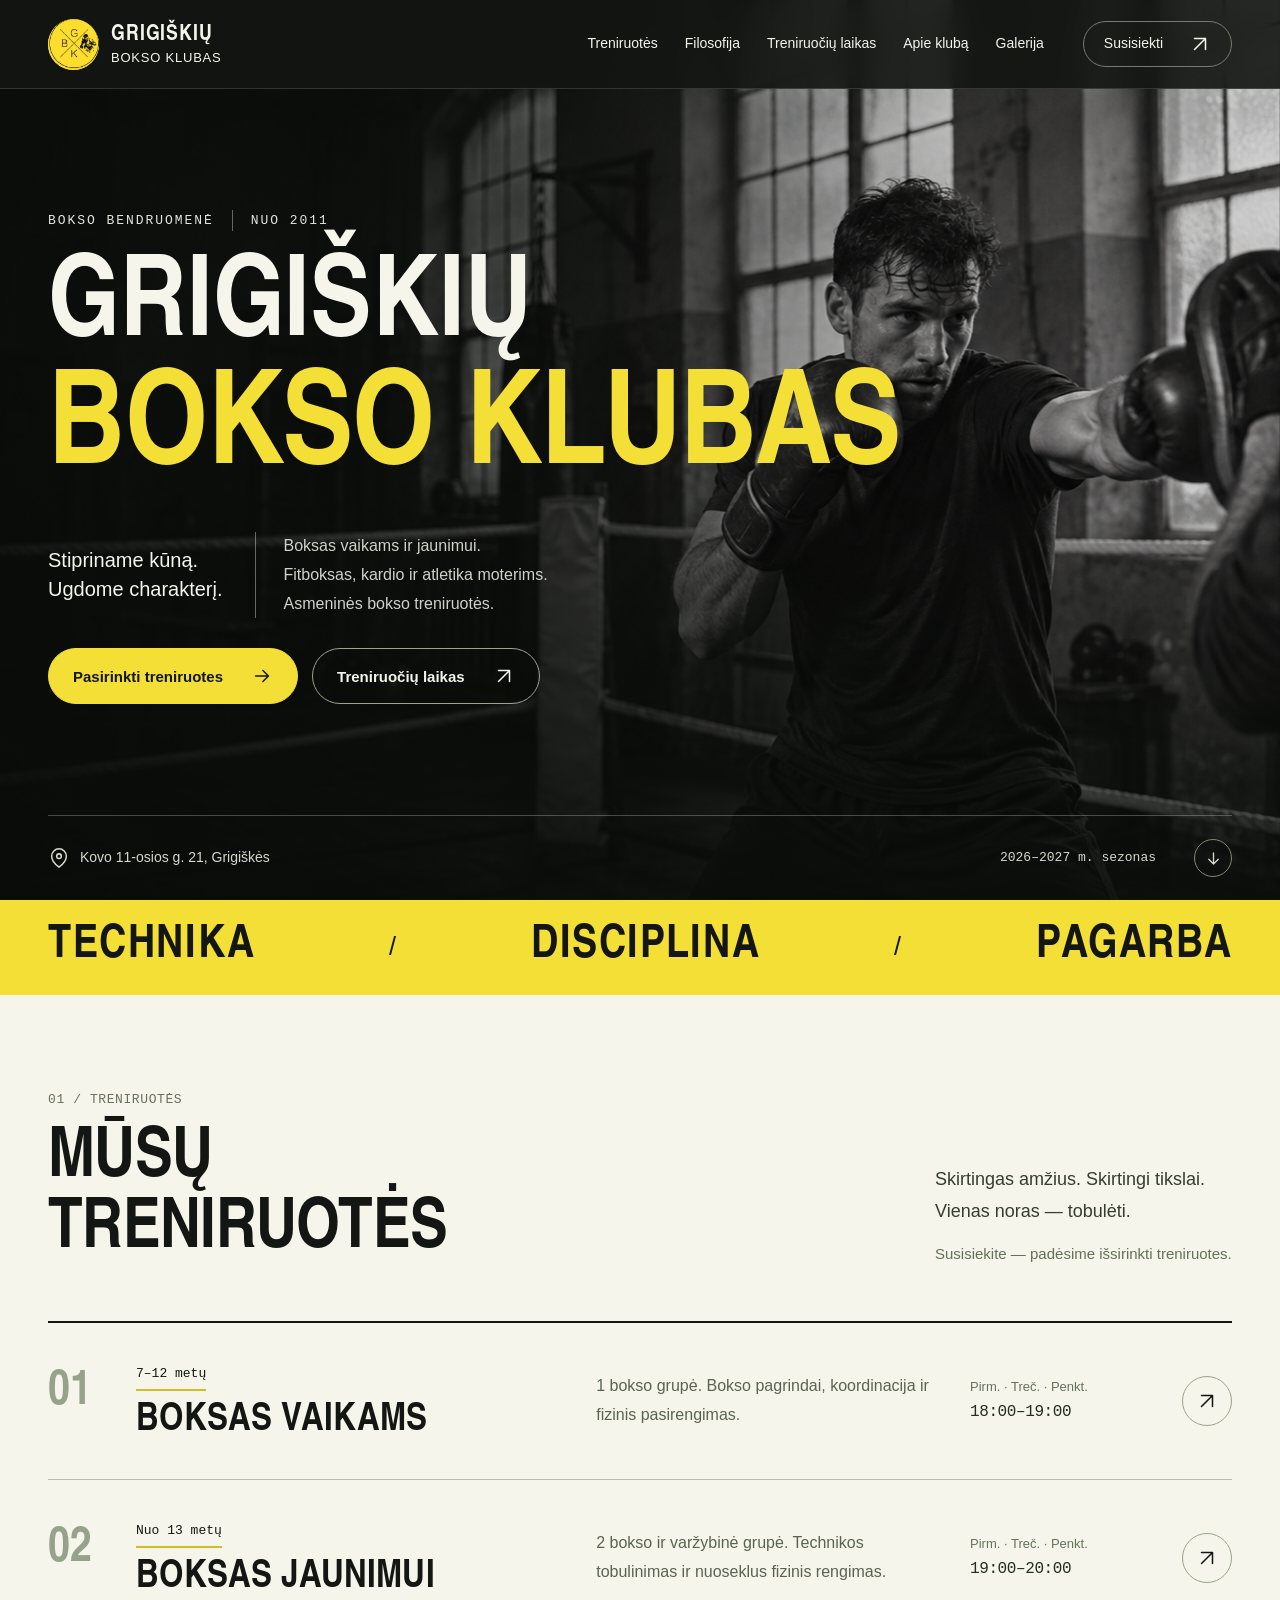
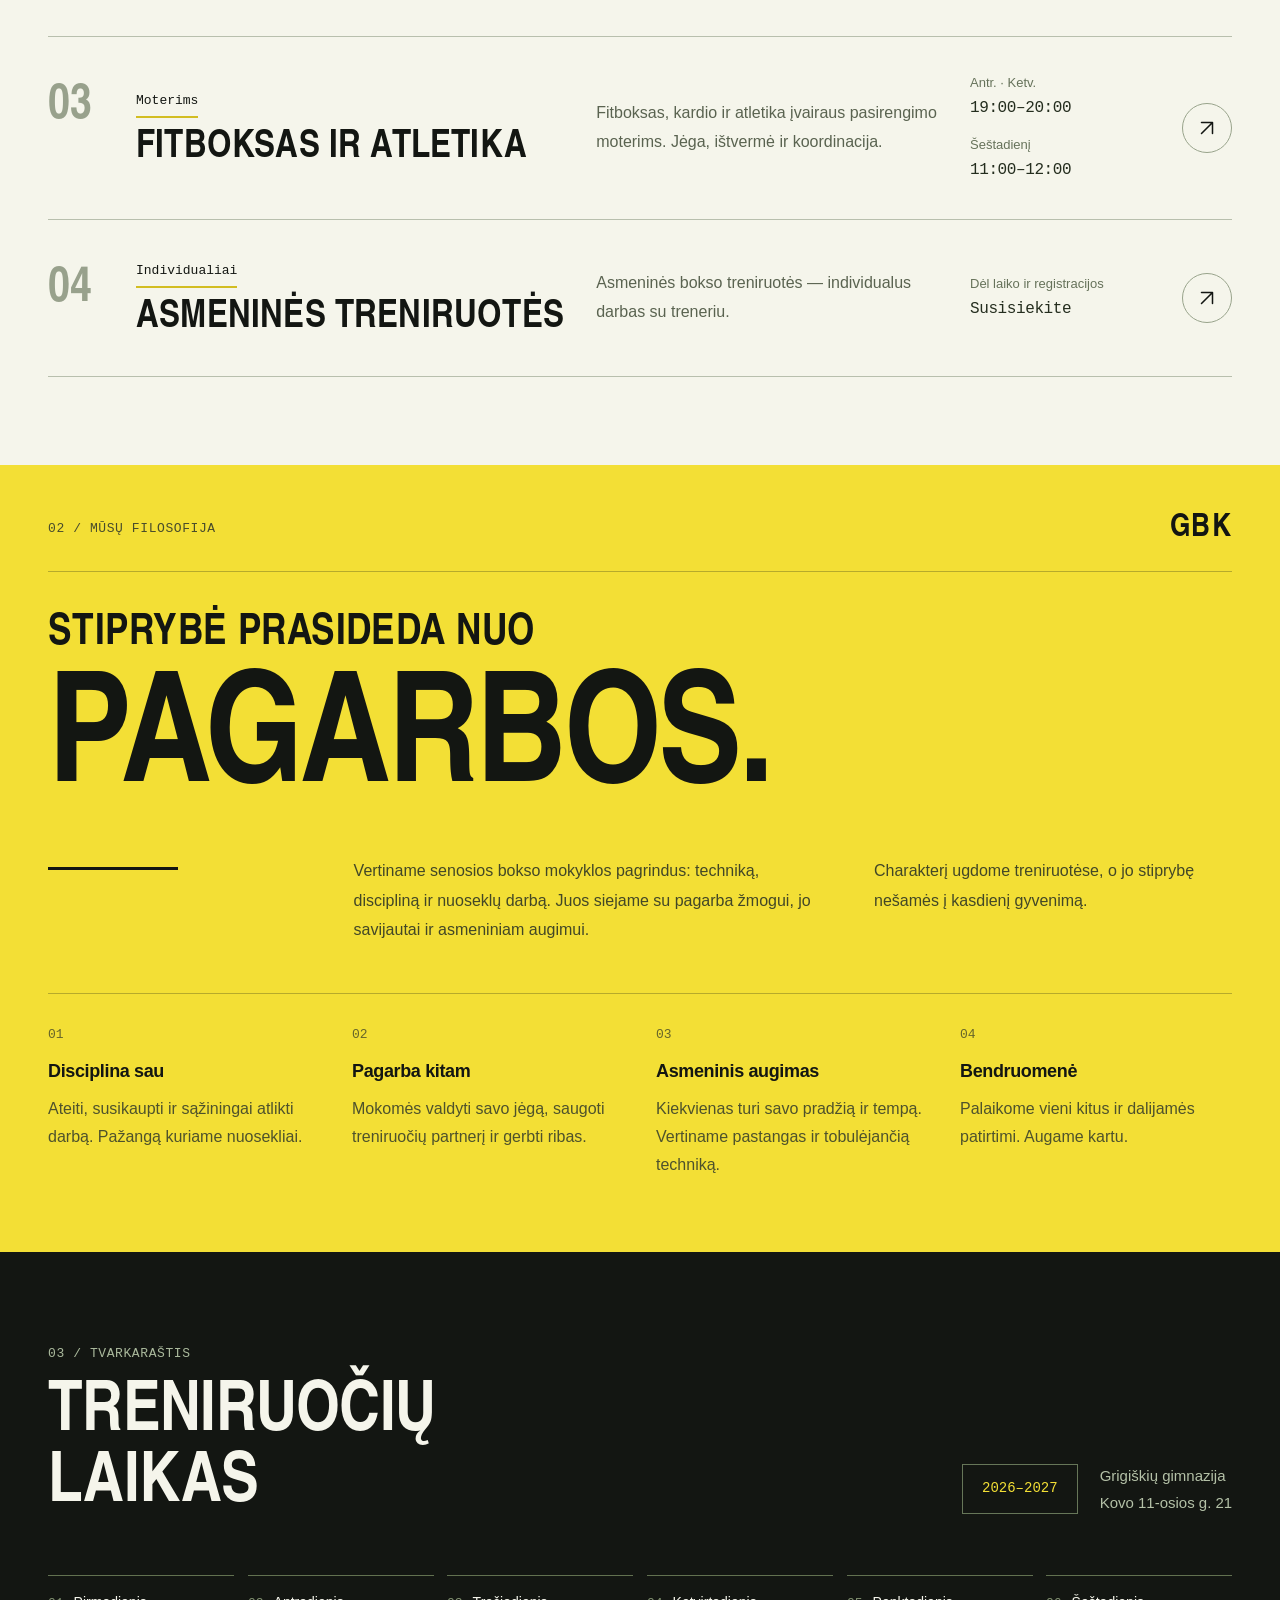
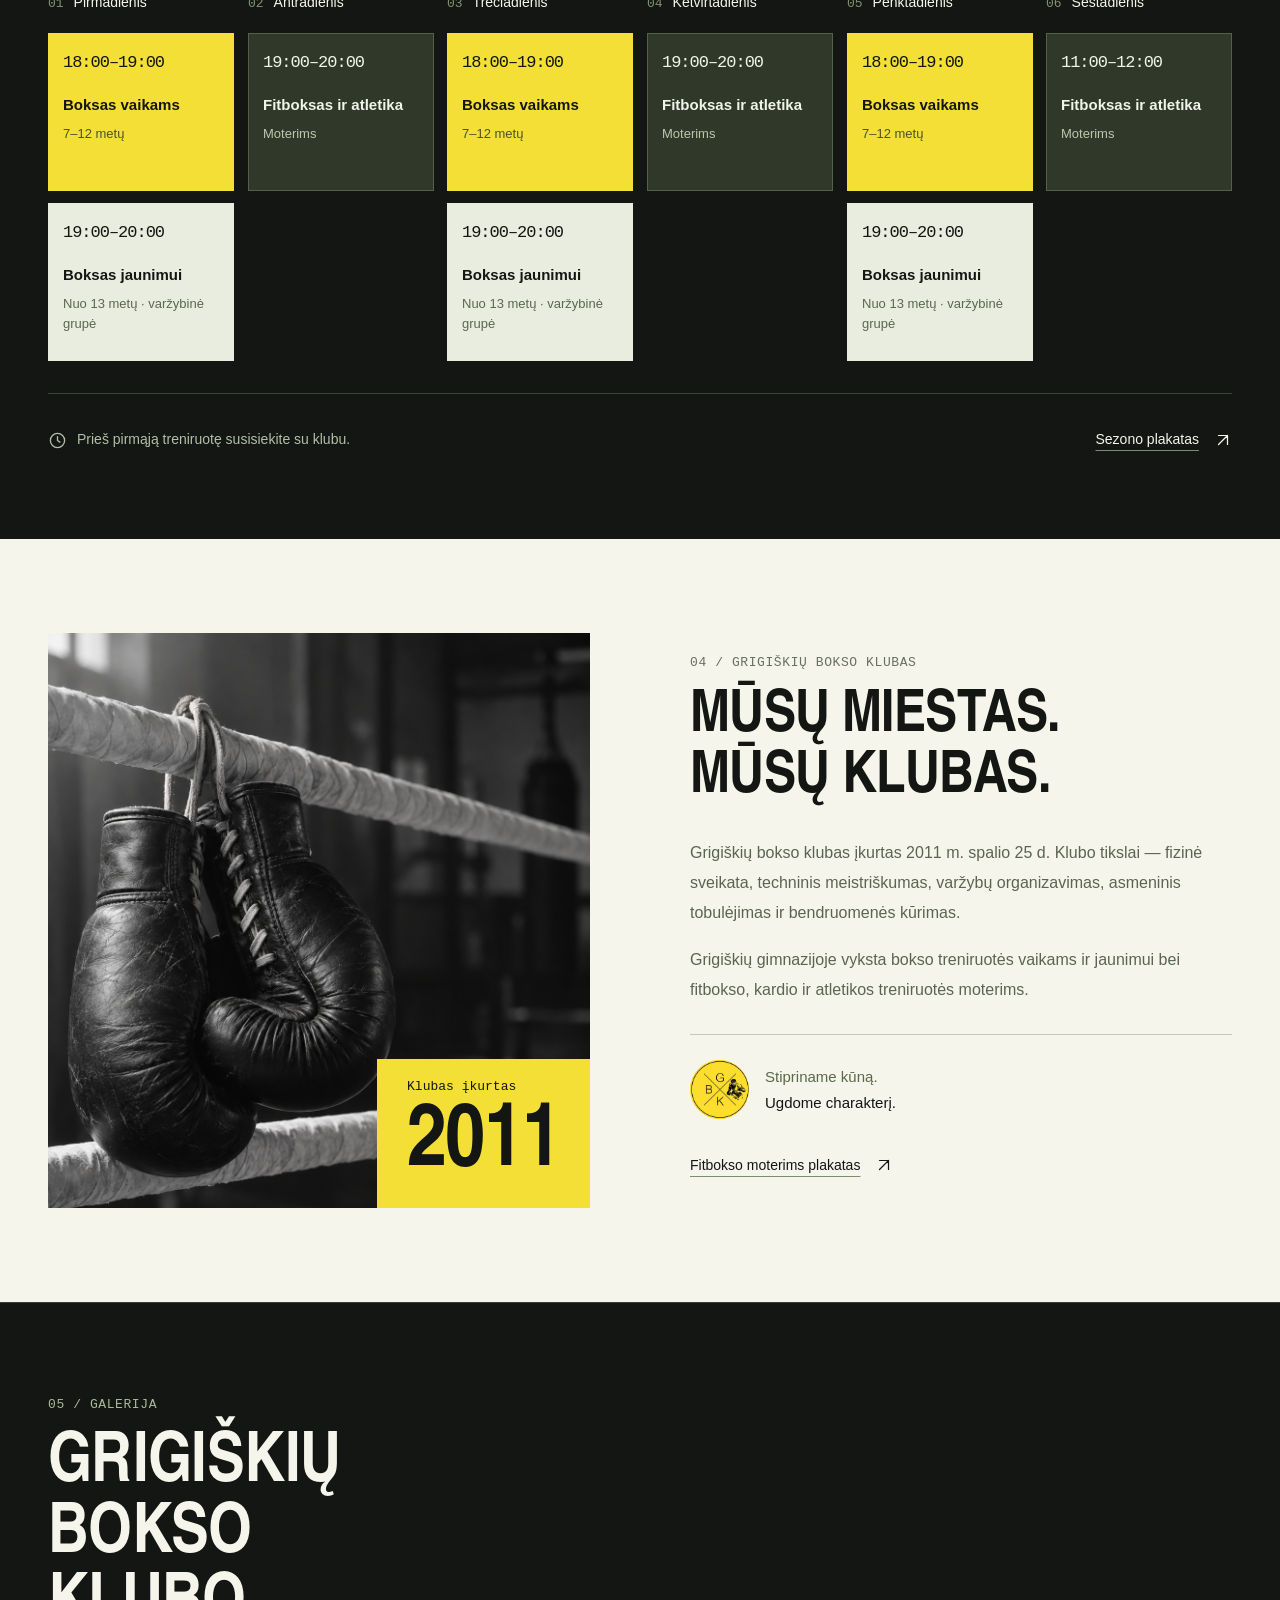
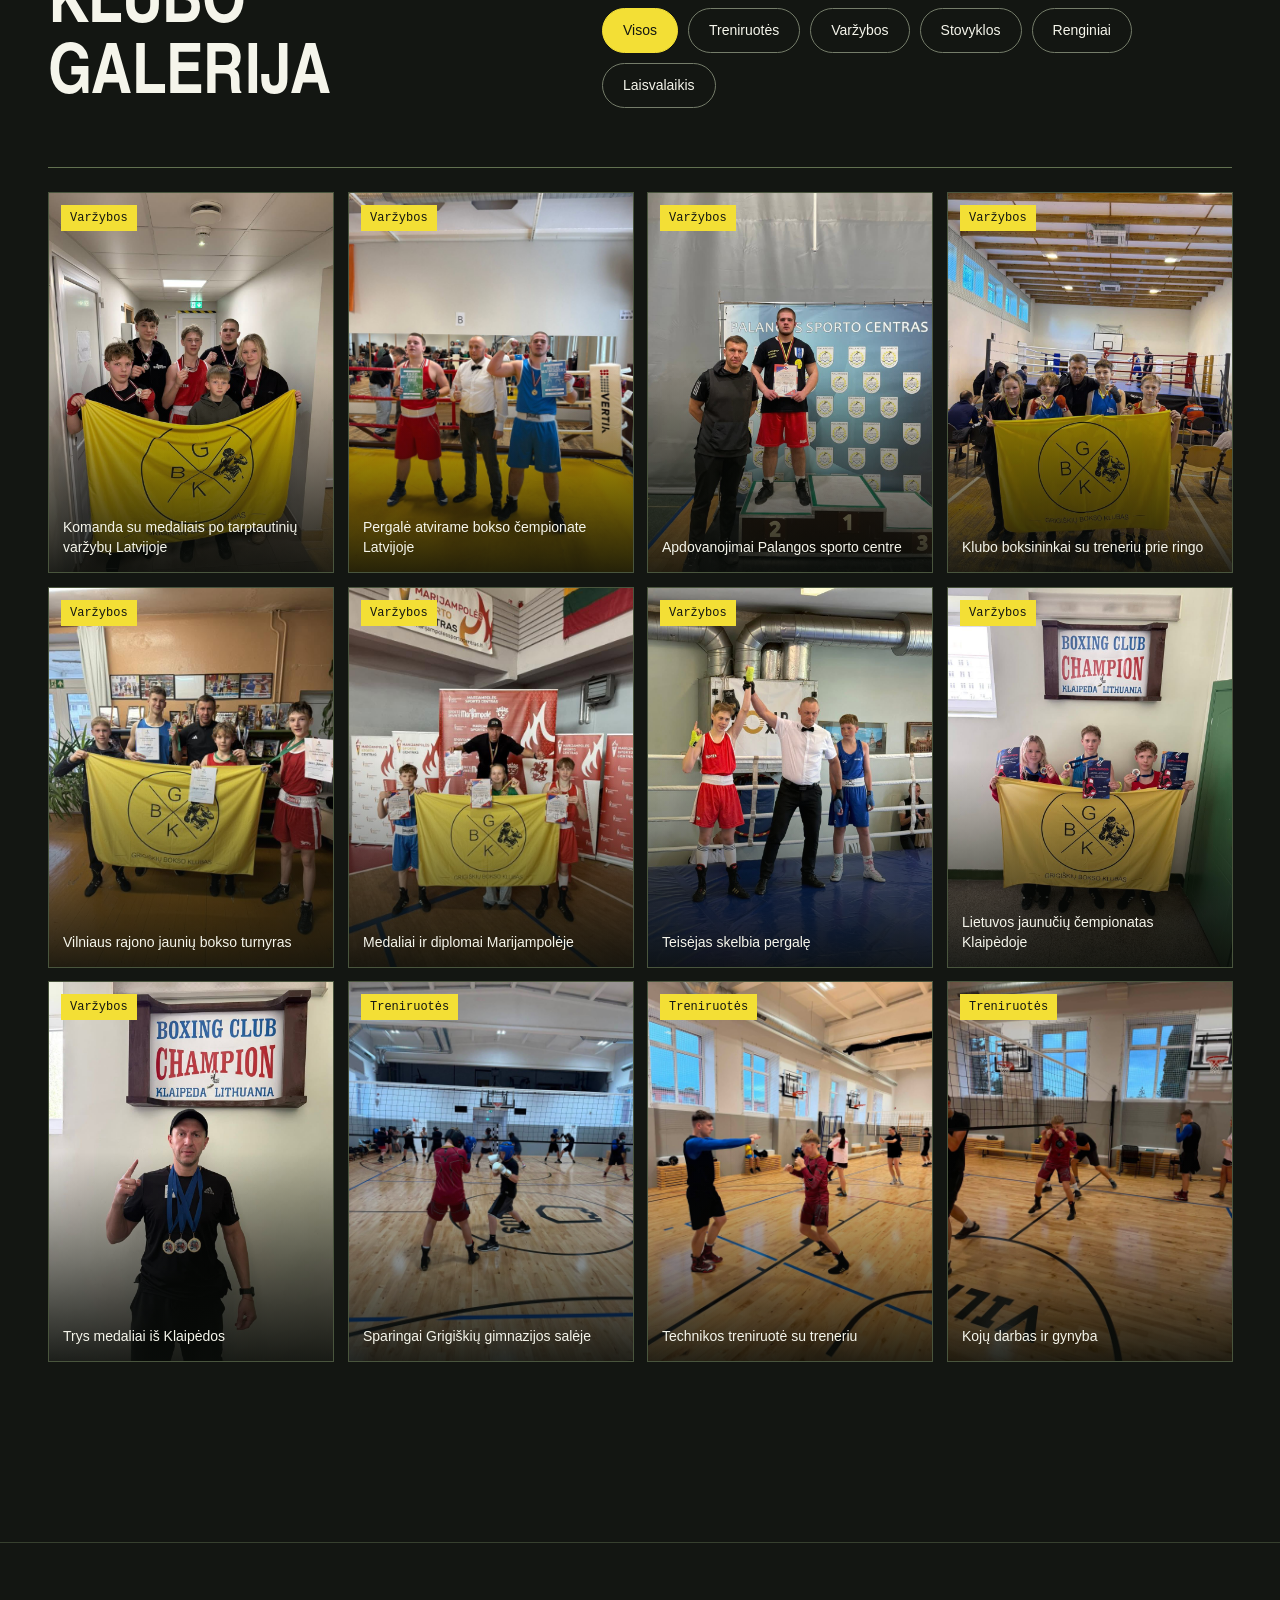
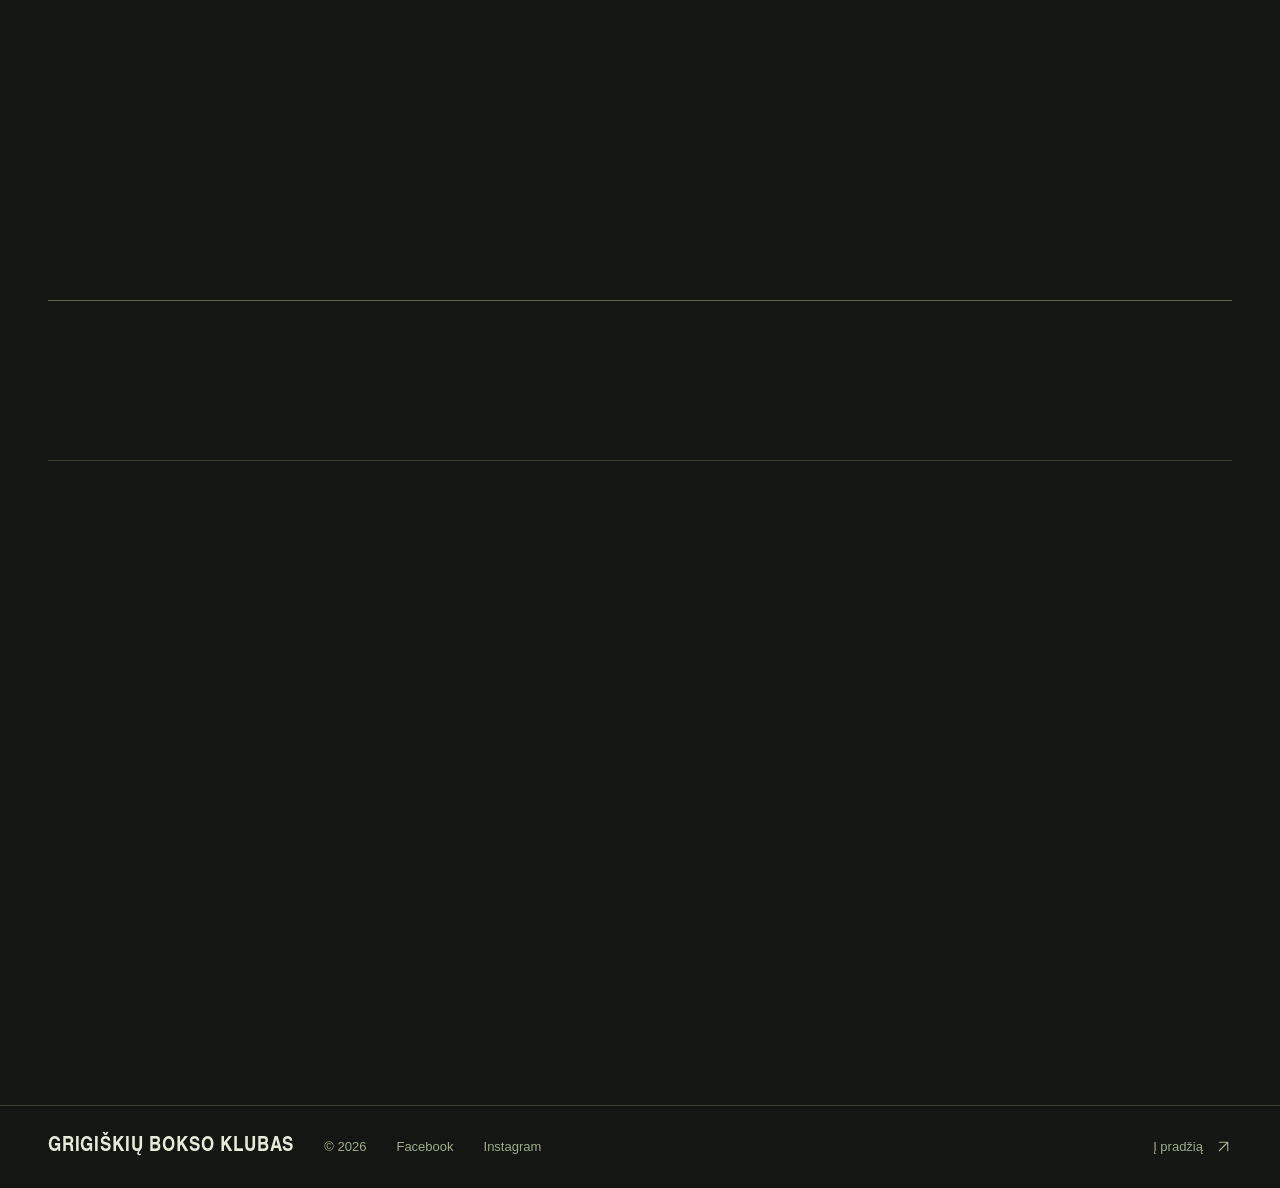
==== index.html @ e857c6e4 "Grigiškių bokso klubo svetainė su galerija Originalus dizainas, galerija su Pages CMS, socialiniai t" ====
<!doctype html>
<html lang="lt">
<head>
<meta charset="utf-8">
<meta name="viewport" content="width=device-width, initial-scale=1">
<title>Grigiškių bokso klubas — grupinės ir asmeninės treniruotės</title>
<meta name="description" content="Grigiškių bokso klubas. Grupinės ir asmeninės bokso treniruotės, boksas vaikams ir jaunimui, fitboksas moterims. 2026–2027 m. treniruočių laikas, galerija ir kontaktai.">
<meta name="theme-color" content="#131612">
<link rel="icon" type="image/svg+xml" href="data:image/svg+xml,%3Csvg xmlns='http://www.w3.org/2000/svg' viewBox='0 0 64 64'%3E%3Ccircle cx='32' cy='32' r='30' fill='%23f6cf17' stroke='%23101010' stroke-width='4'/%3E%3Cpath d='M18 18l28 28M46 18L18 46' stroke='%23101010' stroke-width='3'/%3E%3Ctext x='30' y='18' font-size='13' text-anchor='middle' font-family='Arial' fill='%23101010'%3EG%3C/text%3E%3Ctext x='17' y='36' font-size='13' text-anchor='middle' font-family='Arial' fill='%23101010'%3EB%3C/text%3E%3Ctext x='32' y='56' font-size='13' text-anchor='middle' font-family='Arial' fill='%23101010'%3EK%3C/text%3E%3C/svg%3E">
<link rel="preload" href="assets/fonts/NimbusSansNarrow-Bold.otf" as="font" type="font/otf" crossorigin>
<link rel="stylesheet" href="styles.css?v=8">
<script src="site.js?v=8" defer></script>
</head>
<body>
<a class="skip-link" href="#turinys">Pereiti prie turinio</a>
<svg class="icon-library" xmlns="http://www.w3.org/2000/svg" aria-hidden="true"><defs>
<symbol id="arrow" viewBox="0 0 24 24"><path d="M5 12h14m-6-6 6 6-6 6"/></symbol>
<symbol id="arrow-up" viewBox="0 0 24 24"><path d="M6 18 18 6M6 6h12v12"/></symbol>
<symbol id="phone" viewBox="0 0 24 24"><path d="M22 16.92v3a2 2 0 0 1-2.18 2A19.79 19.79 0 0 1 11.19 18a19.5 19.5 0 0 1-6-6A19.79 19.79 0 0 1 2.09 3.27 2 2 0 0 1 4.08 1.1h3a2 2 0 0 1 2 1.72c.13.96.36 1.9.69 2.8a2 2 0 0 1-.45 2.11L8.05 9a16 16 0 0 0 6 6l1.27-1.27a2 2 0 0 1 2.11-.45c.9.33 1.84.56 2.8.69A2 2 0 0 1 22 16.92z"/></symbol>
<symbol id="pin" viewBox="0 0 24 24"><path d="M20 10c0 6-8 12-8 12S4 16 4 10a8 8 0 1 1 16 0Z"/><circle cx="12" cy="10" r="2.5"/></symbol>
<symbol id="mail" viewBox="0 0 24 24"><rect x="3" y="5" width="18" height="14" rx="2"/><path d="m3 6 9 7 9-7"/></symbol>
<symbol id="clock" viewBox="0 0 24 24"><circle cx="12" cy="12" r="9"/><path d="M12 7v5l3 2"/></symbol>
<symbol id="close" viewBox="0 0 24 24"><path d="M6 6l12 12M18 6 6 18"/></symbol>
</defs></svg>
<header class="site-header">
 <div class="wrap header-inner">
  <a class="brand" href="#pradzia" aria-label="Grigiškių bokso klubas — pradžia"><span class="brand-mark"><img src="assets/logo.png" alt="" width="1020" height="1019"></span><span class="brand-name">Grigiškių<span>bokso klubas</span></span></a>
  <button class="menu-toggle" type="button" aria-expanded="false" aria-controls="navigation" hidden><span class="menu-bars" aria-hidden="true"></span><span class="menu-label">Meniu</span></button>
  <nav id="navigation" class="navigation" aria-label="Pagrindinė navigacija"><a href="#treniruotes">Treniruotės</a><a href="#filosofija">Filosofija</a><a href="#grafikas">Treniruočių laikas</a><a href="#apie">Apie klubą</a><a href="#galerija">Galerija</a><a href="#kontaktai" class="nav-contact">Susisiekti<svg class="icon" aria-hidden="true"><use href="#arrow-up"/></svg></a></nav>
 </div>
</header>
<main id="turinys">
 <section class="hero" id="pradzia" aria-labelledby="hero-title">
  <img class="hero-photo" src="assets/boxing-training.png" alt="Stilizuota boksininko ir trenerio treniruotės iliustracija" width="1672" height="941" fetchpriority="high">
  <div class="wrap hero-content">
   <div class="hero-eyebrow"><span>Bokso bendruomenė</span><span>Nuo 2011</span></div>
   <h1 id="hero-title"><span class="hero-city">Grigiškių</span><span class="hero-club">Bokso klubas</span></h1>
   <div class="hero-copy">
    <p class="hero-motto">Stipriname kūną.<br>Ugdome charakterį.</p>
    <p class="hero-description">Boksas vaikams ir jaunimui.<br>Fitboksas, kardio ir atletika moterims.<br>Asmeninės bokso treniruotės.</p>
   </div>
   <div class="hero-actions"><a class="button" href="#treniruotes">Pasirinkti treniruotes<svg class="icon" aria-hidden="true"><use href="#arrow"/></svg></a><a class="button button-outline" href="#grafikas">Treniruočių laikas<svg class="icon" aria-hidden="true"><use href="#arrow-up"/></svg></a></div>
  </div>
  <div class="wrap hero-footer"><a href="#kontaktai"><svg class="icon" aria-hidden="true"><use href="#pin"/></svg>Kovo 11-osios g. 21, Grigiškės</a><span>2026–2027 m. sezonas</span><a class="hero-scroll" href="#treniruotes" aria-label="Pereiti prie treniruočių"><svg class="icon" aria-hidden="true"><use href="#arrow"/></svg></a></div>
 </section>

 <div class="club-band" aria-label="Klubo vertybės"><div class="wrap club-band-inner"><span>Technika</span><span class="band-separator" aria-hidden="true">/</span><span>Disciplina</span><span class="band-separator" aria-hidden="true">/</span><span>Pagarba</span></div></div>

 <section class="groups-section section-light" id="treniruotes" aria-labelledby="groups-title">
  <div class="wrap">
   <div class="section-heading"><div><p class="eyebrow">01 / Treniruotės</p><h2 id="groups-title">Mūsų<br> treniruotės</h2></div><p class="section-lead">Skirtingas amžius. Skirtingi tikslai.<br>Vienas noras — tobulėti.<br><span>Susisiekite — padėsime išsirinkti treniruotes.</span></p></div>
   <div class="group-list"><article class="group-row"><span class="group-number" aria-hidden="true">01</span><div class="group-name"><span class="group-age">7–12 metų</span><h3>Boksas vaikams</h3></div><p class="group-description">1 bokso grupė. Bokso pagrindai, koordinacija ir fizinis pasirengimas.</p><div class="group-hours"><div><span>Pirm. · Treč. · Penkt.</span><strong>18:00–19:00</strong></div></div><a class="group-arrow" href="#grafikas" aria-label="Boksas vaikams — treniruočių laikas"><svg class="icon" aria-hidden="true"><use href="#arrow-up"/></svg></a></article>
<article class="group-row"><span class="group-number" aria-hidden="true">02</span><div class="group-name"><span class="group-age">Nuo 13 metų</span><h3>Boksas jaunimui</h3></div><p class="group-description">2 bokso ir varžybinė grupė. Technikos tobulinimas ir nuoseklus fizinis rengimas.</p><div class="group-hours"><div><span>Pirm. · Treč. · Penkt.</span><strong>19:00–20:00</strong></div></div><a class="group-arrow" href="#grafikas" aria-label="Boksas jaunimui — treniruočių laikas"><svg class="icon" aria-hidden="true"><use href="#arrow-up"/></svg></a></article>
<article class="group-row"><span class="group-number" aria-hidden="true">03</span><div class="group-name"><span class="group-age">Moterims</span><h3>Fitboksas ir atletika</h3></div><p class="group-description">Fitboksas, kardio ir atletika įvairaus pasirengimo moterims. Jėga, ištvermė ir koordinacija.</p><div class="group-hours"><div><span>Antr. · Ketv.</span><strong>19:00–20:00</strong></div><div><span>Šeštadienį</span><strong>11:00–12:00</strong></div></div><a class="group-arrow" href="#grafikas" aria-label="Fitboksas ir atletika — treniruočių laikas"><svg class="icon" aria-hidden="true"><use href="#arrow-up"/></svg></a></article>
<article class="group-row"><span class="group-number" aria-hidden="true">04</span><div class="group-name"><span class="group-age">Individualiai</span><h3>Asmeninės treniruotės</h3></div><p class="group-description">Asmeninės bokso treniruotės — individualus darbas su treneriu.</p><div class="group-hours"><div><span>Dėl laiko ir registracijos</span><strong><a href="#kontaktai">Susisiekite</a></strong></div></div><a class="group-arrow" href="#kontaktai" aria-label="Susisiekti dėl asmeninių treniruočių"><svg class="icon" aria-hidden="true"><use href="#arrow-up"/></svg></a></article></div>
  </div>
 </section>

 <section class="philosophy-section" id="filosofija" aria-labelledby="philosophy-title">
  <div class="wrap">
   <div class="philosophy-top"><p class="eyebrow">02 / Mūsų filosofija</p><span class="club-monogram" aria-hidden="true">GBK</span></div>
   <h2 id="philosophy-title"><span>Stiprybė prasideda nuo</span> pagarbos.</h2>
   <div class="philosophy-story"><span class="philosophy-rule" aria-hidden="true"></span><p>Vertiname senosios bokso mokyklos pagrindus: techniką, discipliną ir nuoseklų darbą. Juos siejame su pagarba žmogui, jo savijautai ir asmeniniam augimui.</p><p>Charakterį ugdome treniruotėse, o jo stiprybę nešamės į kasdienį gyvenimą.</p></div>
   <div class="principles"><article class="principle"><span class="principle-number">01</span><h3>Disciplina sau</h3><p>Ateiti, susikaupti ir sąžiningai atlikti darbą. Pažangą kuriame nuosekliai.</p></article>
<article class="principle"><span class="principle-number">02</span><h3>Pagarba kitam</h3><p>Mokomės valdyti savo jėgą, saugoti treniruočių partnerį ir gerbti ribas.</p></article>
<article class="principle"><span class="principle-number">03</span><h3>Asmeninis augimas</h3><p>Kiekvienas turi savo pradžią ir tempą. Vertiname pastangas ir tobulėjančią techniką.</p></article>
<article class="principle"><span class="principle-number">04</span><h3>Bendruomenė</h3><p>Palaikome vieni kitus ir dalijamės patirtimi. Augame kartu.</p></article></div>
  </div>
 </section>

 <section class="schedule-section" id="grafikas" aria-labelledby="schedule-title">
  <div class="wrap">
   <div class="section-heading"><div><p class="eyebrow">03 / Tvarkaraštis</p><h2 id="schedule-title">Treniruočių<br> laikas</h2></div><div class="schedule-context"><span class="season-badge">2026–2027</span><p>Grigiškių gimnazija<br>Kovo 11-osios g. 21</p></div></div>
   <div class="week-grid"><section class="day-column" aria-labelledby="day-1"><div class="day-heading"><span aria-hidden="true">01</span><h3 id="day-1">Pirmadienis</h3></div><div class="day-sessions"><div class="session session-kids"><strong class="session-time">18:00–19:00</strong><p>Boksas vaikams</p><span>7–12 metų</span></div><div class="session session-youth"><strong class="session-time">19:00–20:00</strong><p>Boksas jaunimui</p><span>Nuo 13 metų · varžybinė grupė</span></div></div></section>
<section class="day-column" aria-labelledby="day-2"><div class="day-heading"><span aria-hidden="true">02</span><h3 id="day-2">Antradienis</h3></div><div class="day-sessions"><div class="session session-women"><strong class="session-time">19:00–20:00</strong><p>Fitboksas ir atletika</p><span>Moterims</span></div></div></section>
<section class="day-column" aria-labelledby="day-3"><div class="day-heading"><span aria-hidden="true">03</span><h3 id="day-3">Trečiadienis</h3></div><div class="day-sessions"><div class="session session-kids"><strong class="session-time">18:00–19:00</strong><p>Boksas vaikams</p><span>7–12 metų</span></div><div class="session session-youth"><strong class="session-time">19:00–20:00</strong><p>Boksas jaunimui</p><span>Nuo 13 metų · varžybinė grupė</span></div></div></section>
<section class="day-column" aria-labelledby="day-4"><div class="day-heading"><span aria-hidden="true">04</span><h3 id="day-4">Ketvirtadienis</h3></div><div class="day-sessions"><div class="session session-women"><strong class="session-time">19:00–20:00</strong><p>Fitboksas ir atletika</p><span>Moterims</span></div></div></section>
<section class="day-column" aria-labelledby="day-5"><div class="day-heading"><span aria-hidden="true">05</span><h3 id="day-5">Penktadienis</h3></div><div class="day-sessions"><div class="session session-kids"><strong class="session-time">18:00–19:00</strong><p>Boksas vaikams</p><span>7–12 metų</span></div><div class="session session-youth"><strong class="session-time">19:00–20:00</strong><p>Boksas jaunimui</p><span>Nuo 13 metų · varžybinė grupė</span></div></div></section>
<section class="day-column" aria-labelledby="day-6"><div class="day-heading"><span aria-hidden="true">06</span><h3 id="day-6">Šeštadienis</h3></div><div class="day-sessions"><div class="session session-women"><strong class="session-time">11:00–12:00</strong><p>Fitboksas ir atletika</p><span>Moterims</span></div></div></section></div>
   <div class="schedule-footer"><p><svg class="icon" aria-hidden="true"><use href="#clock"/></svg>Prieš pirmąją treniruotę susisiekite su klubu.</p><a class="text-link" href="assets/schedule-2026-2027.jpg" target="_blank" rel="noopener" data-poster>Sezono plakatas<svg class="icon" aria-hidden="true"><use href="#arrow-up"/></svg></a></div>
  </div>
 </section>

 <section class="about-section section-light" id="apie" aria-labelledby="about-title">
  <div class="wrap about-layout">
   <figure class="about-visual"><img src="assets/boxing-editorial.png" alt="Bokso pirštinių ant ringo virvių iliustracija" width="1122" height="1402" loading="lazy"><figcaption><span>Klubas įkurtas</span><strong>2011</strong></figcaption></figure>
   <div class="about-copy"><p class="eyebrow">04 / Grigiškių bokso klubas</p><h2 id="about-title">Mūsų miestas.<br>Mūsų klubas.</h2><p>Grigiškių bokso klubas įkurtas 2011 m. spalio 25 d. Klubo tikslai — fizinė sveikata, techninis meistriškumas, varžybų organizavimas, asmeninis tobulėjimas ir bendruomenės kūrimas.</p><p>Grigiškių gimnazijoje vyksta bokso treniruotės vaikams ir jaunimui bei fitbokso, kardio ir atletikos treniruotės moterims.</p><div class="about-signature"><span class="brand-mark"><img src="assets/logo.png" alt="Grigiškių bokso klubo logotipas" width="1020" height="1019" loading="lazy"></span><span>Stipriname kūną.<br><strong>Ugdome charakterį.</strong></span></div><a class="text-link" href="assets/fitboxing-women.jpg" target="_blank" rel="noopener" data-poster>Fitbokso moterims plakatas<svg class="icon" aria-hidden="true"><use href="#arrow-up"/></svg></a></div>
  </div>
 </section>

 <section class="gallery-section" id="galerija" aria-labelledby="gallery-title">
  <div class="wrap">
   <div class="section-heading"><div><p class="eyebrow">05 / Galerija</p><h2 id="gallery-title">Grigiškių bokso<br> klubo galerija</h2></div><div class="gallery-filters" role="group" aria-label="Rodyti nuotraukas"><button class="gallery-filter" type="button" data-category="" aria-pressed="true">Visos</button><button class="gallery-filter" type="button" data-category="Treniruotės" aria-pressed="false">Treniruotės</button><button class="gallery-filter" type="button" data-category="Varžybos" aria-pressed="false">Varžybos</button><button class="gallery-filter" type="button" data-category="Stovyklos" aria-pressed="false">Stovyklos</button><button class="gallery-filter" type="button" data-category="Renginiai" aria-pressed="false">Renginiai</button><button class="gallery-filter" type="button" data-category="Laisvalaikis" aria-pressed="false">Laisvalaikis</button></div></div>
   <div class="gallery-grid" id="gallery-grid"><p class="gallery-empty">Nuotraukos kraunamos…</p></div>
   <div class="gallery-footer"><p>Daugiau akimirkų — klubo socialiniuose tinkluose.</p><div class="social-links"><a class="text-link" href="https://www.facebook.com/boxing.skf" target="_blank" rel="noopener">Facebook<svg class="icon" aria-hidden="true"><use href="#arrow-up"/></svg></a><a class="text-link" href="https://www.instagram.com/grigiskiu_bokso_klubas" target="_blank" rel="noopener">Instagram<svg class="icon" aria-hidden="true"><use href="#arrow-up"/></svg></a></div></div>
  </div>
 </section>

 <section class="contact-section" id="kontaktai" aria-labelledby="contact-title">
  <div class="wrap">
   <div class="contact-top"><div><p class="eyebrow">06 / Prisijunk prie klubo</p><h2 id="contact-title">Laukiame tavęs<br><span>treniruotėse.</span></h2></div><a class="contact-cta" href="tel:+37065088899" aria-label="Skambinti Grigiškių bokso klubui"><svg class="icon" aria-hidden="true"><use href="#arrow-up"/></svg><span>Paskambinti</span></a></div>
   <div class="contact-grid">
    <a class="contact-item" href="tel:+37065088899"><span class="contact-label">01 / Telefonas</span><strong>+370 650 88899</strong><svg class="icon" aria-hidden="true"><use href="#arrow-up"/></svg></a>
    <a class="contact-item" href="mailto:grigiskiuboksoklubas@gmail.com"><span class="contact-label">02 / El. paštas</span><strong class="contact-email">grigiskiuboksoklubas@gmail.com</strong><svg class="icon" aria-hidden="true"><use href="#arrow-up"/></svg></a>
    <a class="contact-item" href="https://www.google.com/maps/search/?api=1&amp;query=Kovo+11-osios+g.+21,+Grigi%C5%A1k%C4%97s" target="_blank" rel="noopener"><span class="contact-label">03 / Treniruočių vieta</span><strong>Grigiškių gimnazija</strong><span class="contact-address">Kovo 11-osios g. 21, Grigiškės</span><svg class="icon" aria-hidden="true"><use href="#arrow-up"/></svg></a>
   </div>
   <div class="contact-grid contact-grid-social">
    <a class="contact-item" href="https://www.facebook.com/boxing.skf" target="_blank" rel="noopener"><span class="contact-label">04 / Facebook</span><strong>facebook.com/boxing.skf</strong><svg class="icon" aria-hidden="true"><use href="#arrow-up"/></svg></a>
    <a class="contact-item" href="https://www.instagram.com/grigiskiu_bokso_klubas" target="_blank" rel="noopener"><span class="contact-label">05 / Instagram</span><strong>@grigiskiu_bokso_klubas</strong><svg class="icon" aria-hidden="true"><use href="#arrow-up"/></svg></a>
    <a class="contact-item" href="#galerija"><span class="contact-label">06 / Galerija</span><strong>Klubo nuotraukos</strong><svg class="icon" aria-hidden="true"><use href="#arrow-up"/></svg></a>
   </div>
   <div class="map-frame">
    <div class="map-fallback"><svg class="icon" aria-hidden="true"><use href="#pin"/></svg><div><strong>Kovo 11-osios g. 21</strong><span>Grigiškių gimnazija, Grigiškės</span></div></div>
    <iframe title="Grigiškių gimnazija žemėlapyje" loading="lazy" referrerpolicy="no-referrer-when-downgrade" hidden data-src="https://www.google.com/maps?q=Kovo%2011-osios%20g.%2021,%20Grigi%C5%A1k%C4%97s&amp;z=16&amp;output=embed"></iframe>
    <a class="button map-open" href="https://www.google.com/maps/search/?api=1&amp;query=Kovo+11-osios+g.+21,+Grigi%C5%A1k%C4%97s" target="_blank" rel="noopener">Atidaryti žemėlapyje<svg class="icon" aria-hidden="true"><use href="#arrow-up"/></svg></a>
   </div>
  </div>
 </section>
</main>
<footer class="site-footer"><div class="wrap footer-inner"><a href="#pradzia">Grigiškių bokso klubas</a><span>© 2026</span><a href="https://www.facebook.com/boxing.skf" target="_blank" rel="noopener">Facebook</a><a href="https://www.instagram.com/grigiskiu_bokso_klubas" target="_blank" rel="noopener">Instagram</a><a href="#pradzia">Į pradžią<svg class="icon" aria-hidden="true"><use href="#arrow-up"/></svg></a></div></footer>

<dialog class="lightbox" id="lightbox" aria-label="Nuotraukos peržiūra">
 <div class="lightbox-inner"><img id="lightbox-image" alt=""><p class="lightbox-caption" id="lightbox-caption"></p></div>
 <button class="lightbox-btn lightbox-close" type="button" id="lightbox-close" aria-label="Uždaryti"><svg class="icon" aria-hidden="true"><use href="#close"/></svg></button>
 <button class="lightbox-btn lightbox-prev" type="button" id="lightbox-prev" aria-label="Ankstesnė nuotrauka"><svg class="icon" aria-hidden="true"><use href="#arrow"/></svg></button>
 <button class="lightbox-btn lightbox-next" type="button" id="lightbox-next" aria-label="Kita nuotrauka"><svg class="icon" aria-hidden="true"><use href="#arrow"/></svg></button>
</dialog>
</body>
</html>
---- styles.css ----
@font-face{font-family:"GBK Display";src:url("assets/fonts/NimbusSansNarrow-Bold.otf") format("opentype");font-weight:700;font-style:normal;font-display:swap}
:root{--ink:#131612;--yellow:#f3df35;--paper:#f5f5eb;--muted:#b7bdb1;--line:#394033;--display:"GBK Display","Arial Narrow",Arial,sans-serif;--body:Inter,"Helvetica Neue",Arial,sans-serif;--mono:"Courier New",monospace}
*{box-sizing:border-box}
html{scroll-behavior:smooth;scroll-padding-top:110px}
body{margin:0;background:var(--ink);color:var(--paper);font-family:var(--body);font-size:1rem;line-height:1.65;-webkit-font-smoothing:antialiased}
h1,h2,h3,p,figure{margin:0}
a{color:inherit;text-decoration:none}
button{font:inherit}
img{display:block;max-width:100%}
::selection{background:var(--yellow);color:var(--ink)}
a,button{-webkit-tap-highlight-color:transparent}
a:focus-visible,button:focus-visible{outline:3px solid #d6825e;outline-offset:5px}
.wrap{width:min(1320px,calc(100% - 96px));margin-inline:auto}
.icon-library{width:0;height:0;overflow:hidden;position:absolute}
.icon{display:block;width:22px;height:22px;flex:none;fill:none;stroke:currentColor;stroke-width:1.65;stroke-linecap:round;stroke-linejoin:round}
.skip-link{position:fixed;left:18px;top:-100px;z-index:60;background:var(--yellow);color:var(--ink);padding:14px 24px}
.skip-link:focus{top:16px}
.site-header{position:fixed;top:0;left:0;right:0;z-index:40;background:rgba(19,22,18,.9);backdrop-filter:blur(14px);border-bottom:1px solid #ffffff23}
.header-inner{min-height:88px;display:flex;align-items:center;justify-content:space-between;gap:32px}
.brand{display:flex;align-items:center;gap:12px;flex:none}
.brand-mark{position:relative;overflow:hidden;width:51px;height:51px;border-radius:50%;flex:none;background:#ffe332;display:block}
.brand-mark img{position:absolute;max-width:none;width:149%;height:auto;left:-22.5%;top:-20%}
.brand-name{font-family:var(--display);font-size:1.35rem;text-transform:uppercase;letter-spacing:.04em;font-weight:700;line-height:1.12}
.brand-name>span{display:block;font-family:var(--body);font-size:.8125rem;letter-spacing:.06em;font-weight:400;margin-top:4px}
.navigation{display:flex;align-items:center;gap:27px;font-size:.875rem;font-weight:500}
.navigation>a{position:relative;min-height:44px;display:flex;align-items:center;transition:color .18s}
.navigation>a:hover,.navigation>a[aria-current="location"]{color:var(--yellow)}
.navigation>.nav-contact{gap:26px;border:1px solid #757d6a;padding:10px 20px;border-radius:50px;margin-left:12px}
.navigation>.nav-contact:hover{border-color:var(--yellow)}
.menu-toggle{display:none}
.hero{position:relative;isolation:isolate;display:flex;flex-direction:column;min-height:max(780px,100svh);overflow:hidden}
.hero-photo{position:absolute;inset:0;width:100%;height:100%;object-fit:cover;object-position:50% 50%;z-index:-3}
.hero:before{content:"";position:absolute;inset:0;z-index:-2;background:linear-gradient(90deg,rgba(9,12,9,.9),rgba(9,12,9,.58) 41%,rgba(9,12,9,.04) 79%),linear-gradient(0deg,rgba(9,12,9,.87),transparent 46%,rgba(9,12,9,.12))}
.hero-content{padding-top:154px;padding-bottom:55px;flex:1;display:flex;flex-direction:column;justify-content:center}
.hero-eyebrow{display:flex;align-items:center;gap:18px;font-size:.8125rem;text-transform:uppercase;letter-spacing:.15em;font-family:var(--mono);color:#e2e7dc;margin-bottom:27px}
.hero-eyebrow span+span{border-left:1px solid #b7bdb180;padding-left:18px}
.hero h1{font-family:var(--display);text-transform:uppercase;line-height:.94;letter-spacing:-.017em;font-weight:700}
.hero-city{display:block;font-size:clamp(4rem,8.8vw,8.8rem)}
.hero-club{display:block;color:var(--yellow);font-size:clamp(3rem,10.2vw,9rem);margin-top:.08em}
.hero-copy{display:flex;align-items:center;gap:32px;margin-top:35px}
.hero-motto{font-size:1.25rem;line-height:1.45;font-weight:500}
.hero-description{border-left:1px solid #ffffff60;padding-left:28px;font-size:1rem;line-height:1.8;color:#ced4c7}
.hero-actions{display:flex;align-items:center;gap:14px;margin-top:30px;flex-wrap:wrap}
.button{display:inline-flex;align-items:center;justify-content:center;gap:28px;min-height:54px;background:var(--yellow);color:var(--ink);border:1px solid var(--yellow);border-radius:50px;padding:16px 24px;font-size:.9375rem;font-weight:600;line-height:1.4;transition:background .2s,transform .2s}
.button:hover{background:#ffee63;transform:translateY(-2px)}
.button-outline{background:transparent;border-color:#9aa58e;color:var(--paper)}
.button-outline:hover{background:#ffffff12;border-color:var(--paper)}
.hero-footer{padding-block:23px;border-top:1px solid #ffffff40;display:flex;gap:30px;align-items:center;font-size:.875rem;color:#d3dacc}
.hero-footer>a:first-child{display:flex;align-items:center;gap:10px}
.hero-footer>span{margin-left:auto;font-family:var(--mono);font-size:.8125rem}
.hero-scroll{display:grid;place-items:center;width:38px;height:38px;border:1px solid #7e8a72;border-radius:50%;margin-left:8px}
.hero-scroll .icon{transform:rotate(90deg);width:19px;height:19px}
.club-band{background:var(--yellow);color:var(--ink)}
.club-band-inner{display:flex;align-items:center;justify-content:space-between;gap:26px;padding-block:22px;font-family:var(--display);font-weight:700;font-size:clamp(1.9rem,3.6vw,3.25rem);text-transform:uppercase;line-height:1.1;letter-spacing:.035em}
.band-separator{font-family:var(--body);font-size:.55em;font-weight:400;opacity:.4}
.section-light{background:var(--paper);color:var(--ink)}
.groups-section{padding-block:95px 88px}
.section-heading{display:flex;align-items:flex-end;justify-content:space-between;gap:60px;margin-bottom:54px}
.eyebrow{font-family:var(--mono);text-transform:uppercase;font-size:.8125rem;font-weight:400;letter-spacing:.045em;line-height:1.55;color:#7b8474}
.section-light .eyebrow{color:#68705f}
h2{font-family:var(--display);font-weight:700;text-transform:uppercase;font-size:clamp(3rem,5.4vw,5.2rem);letter-spacing:-.01em;line-height:1.02;margin-top:16px}
.section-lead{font-size:1.125rem;line-height:1.8;max-width:380px;color:#363d30}
.section-lead>span{display:block;font-size:.9375rem;line-height:1.8;color:#657059;margin-top:12px}
.group-list{border-top:2px solid var(--ink)}
.group-row{display:grid;grid-template-columns:60px minmax(0,1.25fr) minmax(0,1fr) 184px 50px;gap:28px;align-items:center;padding-block:36px;border-bottom:1px solid #b8bfad}
.group-number{font-family:var(--display);font-size:3rem;color:#98a18c;align-self:start;padding-top:7px;line-height:1.2}
.group-age{display:inline-block;font-family:var(--mono);font-size:.8125rem;border-bottom:2px solid #d2bd22;padding-bottom:4px;line-height:1.6;margin-bottom:10px}
.group-name h3{font-family:var(--display);font-size:clamp(1.9rem,3vw,2.55rem);font-weight:700;text-transform:uppercase;line-height:1.1;letter-spacing:.005em}
.group-description{font-size:1rem;line-height:1.8;color:#5a6350}
.group-hours{display:grid;gap:14px;align-self:center}
.group-hours span{display:block;font-size:.8125rem;color:#66725a;line-height:1.6}
.group-hours strong{font-family:var(--mono);font-size:1rem;letter-spacing:-.025em;font-weight:400;white-space:nowrap;color:#242d1e}
.group-arrow{width:50px;height:50px;display:grid;place-items:center;border:1px solid #98a38b;border-radius:50%;transition:background .2s,border-color .2s}
.group-arrow:hover{background:var(--yellow);border-color:var(--ink)}
.group-row:hover .group-number{color:#383f31}
.philosophy-section{background:var(--yellow);color:var(--ink);padding-block:48px 74px}
.philosophy-top{display:flex;align-items:center;justify-content:space-between;border-bottom:1px solid #30371750;padding-bottom:26px;margin-bottom:36px}
.philosophy-top .eyebrow{color:#484c2c}
.club-monogram{font-family:var(--display);font-size:2rem;letter-spacing:.04em;line-height:1}
.philosophy-section h2{font-size:clamp(5rem,12vw,10.5rem);letter-spacing:-.02em;line-height:.93;margin:0}
.philosophy-section h2>span{display:block;font-size:.28em;line-height:1.25;letter-spacing:.01em;margin-bottom:15px}
.philosophy-story{display:grid;grid-template-columns:.7fr 1.3fr 1fr;gap:55px;align-items:start;margin-top:36px}
.philosophy-rule{height:3px;background:var(--ink);margin-top:11px;width:130px}
.philosophy-story p{font-size:1rem;line-height:1.85;color:#424727}
.principles{display:grid;grid-template-columns:repeat(4,minmax(0,1fr));gap:32px;margin-top:48px;border-top:1px solid #30371750;padding-top:30px}
.principle-number{font-family:var(--mono);font-size:.8125rem;color:#66652a;display:block;margin-bottom:14px}
.principle h3{font-size:1.125rem;font-weight:600;line-height:1.4;margin-bottom:10px;letter-spacing:-.02em}
.principle p{font-size:1rem;line-height:1.75;color:#4e522c}
.schedule-section{padding-block:92px 77px;background:var(--ink)}
.schedule-section .eyebrow{color:#aab99c}
.schedule-context{display:flex;align-items:center;gap:22px;padding-bottom:5px}
.season-badge{display:block;border:1px solid #667658;padding:12px 19px;color:var(--yellow);font-family:var(--mono);font-size:.875rem;white-space:nowrap}
.schedule-context p{font-size:.9375rem;line-height:1.8;color:#b4c1a7}
.week-grid{display:grid;grid-template-columns:repeat(6,minmax(0,1fr));gap:14px}
.day-column{min-width:0;border-top:1px solid #627150;padding-top:16px}
.day-heading{display:flex;align-items:baseline;gap:10px;margin-bottom:19px}
.day-heading>span{font-family:var(--mono);font-size:.8125rem;color:#829271}
.day-heading h3{font-size:.875rem;font-weight:500;line-height:1.5}
.day-sessions{display:grid;gap:12px}
.session{padding:17px 14px 18px;min-width:0;border:1px solid #49553d;min-height:158px}
.session-time{display:block;font-family:var(--mono);font-weight:400;font-size:1.0625rem;line-height:1.45;white-space:nowrap;letter-spacing:-.06em;margin-bottom:18px}
.session p{font-size:.9375rem;font-weight:600;line-height:1.5;margin-bottom:7px}
.session>span{display:block;font-size:.8125rem;line-height:1.6}
.session-kids{background:var(--yellow);color:var(--ink);border-color:var(--yellow)}
.session-kids>span{color:#4c522d}
.session-youth{background:#e9eddf;color:var(--ink);border-color:#e9eddf}
.session-youth>span{color:#5b674d}
.session-women{background:#303929;color:#f1f4e9;border-color:#546149}
.session-women>span{color:#bac8ad}
.schedule-footer{display:flex;justify-content:space-between;align-items:center;gap:30px;margin-top:31px;border-top:1px solid #3b4631;padding-top:24px}
.schedule-footer p{display:flex;align-items:center;gap:10px;color:#b3bfa7;font-size:.875rem}
.schedule-footer .icon{width:19px;height:19px}
.text-link{display:inline-flex;align-items:center;gap:15px;min-height:44px;font-size:.875rem;font-weight:500;text-decoration:underline;text-underline-offset:6px;text-decoration-color:#7d8c6a}
.text-link:hover{color:#a99609}
.text-link .icon{width:18px;height:18px}
.schedule-footer .text-link:hover{color:var(--yellow)}
.about-section{padding-block:94px}
.about-layout{display:grid;grid-template-columns:minmax(0,1fr) minmax(0,1fr);gap:100px;align-items:center}
.about-visual{position:relative;min-width:0;height:575px;overflow:hidden}
.about-visual>img{width:100%;height:100%;object-fit:cover;object-position:center 52%}
.about-visual figcaption{position:absolute;bottom:0;right:0;background:var(--yellow);color:var(--ink);padding:18px 30px 12px;min-width:190px}
.about-visual figcaption>span{font-family:var(--mono);font-size:.8125rem;display:block;line-height:1.6}
.about-visual figcaption>strong{font-family:var(--display);font-size:5.5rem;line-height:1.12;display:block;letter-spacing:-.02em}
.about-copy h2{font-size:clamp(2.8rem,4.6vw,4.4rem);line-height:1.03;margin-bottom:28px}
.about-copy>p:not(.eyebrow){color:#5a654f;font-size:1rem;line-height:1.85;margin-top:18px}
.about-signature{display:flex;align-items:center;gap:16px;border-top:1px solid #c2c9b6;margin-top:30px;padding-top:25px}
.about-signature .brand-mark{width:59px;height:59px}
.about-signature>span:last-child{font-size:.9375rem;line-height:1.7;color:#59694a}
.about-signature strong{font-weight:500;color:var(--ink)}
.about-copy>.text-link{margin-top:24px}
.contact-section{padding-block:80px 65px;border-top:1px solid #37402f}
.contact-top{display:flex;align-items:center;justify-content:space-between;gap:50px;margin-bottom:56px}
.contact-top h2{font-size:clamp(3.5rem,7vw,6.2rem);line-height:1.03;letter-spacing:-.015em}
.contact-top h2>span{color:var(--yellow)}
.contact-top .eyebrow{color:#b0bea1}
.contact-cta{width:142px;height:142px;border:1px solid #687a55;border-radius:50%;display:flex;flex:none;flex-direction:column;align-items:center;justify-content:center;gap:13px;color:var(--yellow);transition:background .2s,color .2s}
.contact-cta>.icon{width:34px;height:34px;stroke-width:1.2}
.contact-cta>span{font-size:.875rem}
.contact-cta:hover{background:var(--yellow);color:var(--ink)}
.contact-grid{display:grid;grid-template-columns:repeat(3,minmax(0,1fr));border-top:1px solid #5a6949}
.contact-item{position:relative;padding:28px 25px 22px 0;min-height:159px;display:block;min-width:0}
.contact-item+.contact-item{border-left:1px solid #37412d;padding-left:25px}
.contact-label{display:block;font-family:var(--mono);font-size:.8125rem;color:#a9b89b;margin-bottom:16px}
.contact-item strong{display:block;font-size:1.25rem;letter-spacing:-.015em;line-height:1.5;font-weight:500}
.contact-item .contact-email{font-size:.9375rem;overflow-wrap:anywhere;line-height:1.7}
.contact-address{font-size:.875rem;color:#adbda0;line-height:1.7;margin-top:4px;display:block}
.contact-item>.icon{position:absolute;right:20px;top:27px;width:18px;height:18px;color:#91a37e;transition:transform .2s}
.contact-item:hover>.icon{transform:translate(3px,-3px);color:var(--yellow)}
.contact-item:hover strong{color:var(--yellow)}
.site-footer{border-top:1px solid #37412d;color:#9dad8c}
.footer-inner{display:flex;align-items:center;gap:30px;min-height:82px;font-size:.8125rem}
.footer-inner>a:first-child{font-family:var(--display);font-size:1.3rem;text-transform:uppercase;letter-spacing:.04em;color:#e4ecd9}
.footer-inner>a:last-child{display:flex;align-items:center;gap:12px;margin-left:auto;min-height:44px}
.footer-inner .icon{width:17px;height:17px}

/* === Naujos dalys: galerija, socialiniai tinklai, žemėlapis === */
.gallery-section{padding-block:92px 80px;border-top:1px solid #37402f}
.gallery-section .eyebrow{color:#aab99c}
.gallery-filters{display:flex;flex-wrap:wrap;gap:10px;padding-bottom:5px}
.gallery-filter{min-height:44px;padding:10px 20px;border-radius:50px;border:1px solid #757d6a;background:transparent;color:var(--paper);font-size:.875rem;font-weight:500;cursor:pointer;transition:border-color .2s,background .2s,color .2s}
.gallery-filter:hover{border-color:var(--yellow)}
.gallery-filter[aria-pressed="true"]{background:var(--yellow);border-color:var(--yellow);color:var(--ink)}
.gallery-grid{display:grid;grid-template-columns:repeat(4,minmax(0,1fr));gap:14px;border-top:1px solid #627150;padding-top:24px}
.gallery-item{position:relative;display:block;width:100%;padding:0;border:1px solid #49553d;background:#1c2119;aspect-ratio:3/4;overflow:hidden;cursor:zoom-in;color:var(--paper);text-align:left}
.gallery-item img{width:100%;height:100%;object-fit:cover;transition:transform .5s,opacity .3s}
.gallery-item:hover img{transform:scale(1.04);opacity:.86}
.gallery-item:before{content:"";position:absolute;inset:auto 0 0 0;height:55%;background:linear-gradient(0deg,rgba(9,12,9,.88),transparent);z-index:1;pointer-events:none}
.gallery-caption{position:absolute;left:14px;right:14px;bottom:14px;z-index:2;font-size:.875rem;font-weight:500;line-height:1.45}
.gallery-tag{position:absolute;top:12px;left:12px;z-index:2;background:var(--yellow);color:var(--ink);font-family:var(--mono);font-size:.75rem;padding:4px 9px;line-height:1.5}
.gallery-empty{grid-column:1/-1;border:1px solid #49553d;padding:40px;color:#b3bfa7;text-align:center}
.gallery-footer{display:flex;justify-content:space-between;align-items:center;flex-wrap:wrap;gap:16px 30px;margin-top:31px;border-top:1px solid #3b4631;padding-top:24px}
.gallery-footer p{color:#b3bfa7;font-size:.875rem}
.gallery-footer .text-link:hover{color:var(--yellow)}
.social-links{display:flex;gap:14px;flex-wrap:wrap}
.lightbox{border:0;padding:0;margin:0;width:100vw;height:100vh;max-width:100vw;max-height:100vh;background:transparent;color:var(--paper)}
.lightbox::backdrop{background:rgba(9,12,9,.95)}
.lightbox-inner{width:100%;height:100%;display:grid;grid-template-rows:minmax(0,1fr) auto;gap:14px;padding:70px 20px 22px}
.lightbox-inner img{margin:auto;max-width:100%;max-height:100%;object-fit:contain;min-height:0}
.lightbox-caption{text-align:center;font-size:.9375rem;font-weight:500;min-height:1.6em}
.lightbox-caption span{font-family:var(--mono);font-size:.8125rem;color:#aab99c;margin-left:10px}
.lightbox-btn{position:fixed;width:50px;height:50px;border-radius:50%;border:1px solid #757d6a;background:rgba(19,22,18,.7);color:var(--paper);display:grid;place-items:center;cursor:pointer;transition:background .2s,color .2s,border-color .2s}
.lightbox-btn:hover{background:var(--yellow);color:var(--ink);border-color:var(--yellow)}
.lightbox-close{top:14px;right:18px}
.lightbox-prev{left:18px;top:50%;transform:translateY(-50%)}
.lightbox-next{right:18px;top:50%;transform:translateY(-50%)}
.lightbox-prev .icon{transform:rotate(180deg)}
.contact-grid.contact-grid-social{border-top:1px solid #37412d}
.map-frame{position:relative;margin-top:40px;border:1px solid #49553d;background:#1c2119;overflow:hidden;display:flex;align-items:center;justify-content:space-between;gap:24px;padding:22px 25px}
.map-frame iframe{position:absolute;inset:0;width:100%;height:100%;border:0;filter:grayscale(.35) contrast(1.05)}
.map-fallback{display:flex;align-items:center;gap:16px;color:#b3bfa7;font-size:.9375rem;min-width:0}
.map-fallback>.icon{width:26px;height:26px;color:var(--yellow)}
.map-fallback strong{display:block;font-family:var(--display);font-size:1.5rem;text-transform:uppercase;letter-spacing:.03em;color:var(--paper);font-weight:700;line-height:1.2}
.map-open{flex:none}
.map-frame.has-map{display:block;height:380px;padding:0}
.map-frame.has-map .map-fallback{display:none}
.map-frame.has-map .map-open{position:absolute;right:16px;bottom:16px;z-index:2}

@media(min-width:1001px){.navigation{display:flex!important}}
@media(max-width:1200px){
 .wrap{width:calc(100% - 64px)}
 .navigation{gap:21px}
 .group-row{grid-template-columns:48px minmax(0,1.15fr) minmax(0,1fr) 168px 46px;gap:22px}
 .group-arrow{width:46px;height:46px}
 .week-grid{grid-template-columns:repeat(3,minmax(0,1fr));gap:26px}
 .day-column{display:block}
 .day-sessions{grid-template-columns:repeat(2,minmax(0,1fr))}
 .day-sessions>.session:only-child{grid-column:1/-1}
 .session{min-height:160px}
 .philosophy-story{grid-template-columns:.4fr 1.3fr 1fr;gap:35px}
 .about-layout{gap:64px}
 .about-visual{height:560px}
 .contact-item strong{font-size:1.1rem}
 .gallery-grid{grid-template-columns:repeat(3,minmax(0,1fr))}
}
@media(max-width:1000px){
 .header-inner{min-height:82px;flex-wrap:wrap;gap:0}
 .brand{min-height:82px}
 .js .menu-toggle{display:flex;align-items:center;gap:12px;justify-content:center;padding:11px 15px;background:transparent;color:var(--paper);border:1px solid #71815f;border-radius:40px;min-height:44px;font-size:.875rem}
 .menu-bars{display:block;position:relative;width:17px;height:11px;border-top:1px solid currentColor;border-bottom:1px solid currentColor}
 .menu-bars:after{position:absolute;content:"";left:0;right:0;top:4px;border-top:1px solid currentColor}
 .navigation{width:100%;padding:8px 0 24px;flex-wrap:wrap;gap:10px 28px;display:flex}
 .js .navigation{display:none}
 .js .navigation.is-open{display:flex}
 .navigation>.nav-contact{margin-left:0}
 .hero{min-height:max(730px,100svh)}
 .hero-content{padding-top:140px;padding-bottom:44px}
 .hero-copy{gap:24px}
 .hero-motto{font-size:1.125rem}
 .hero-description{font-size:1rem;padding-left:24px}
 .groups-section{padding-block:76px}
 .group-row{grid-template-columns:45px minmax(0,1fr) 188px 46px;grid-template-rows:auto auto;column-gap:24px;row-gap:14px;padding-block:29px}
 .group-number{grid-column:1;grid-row:1/3;font-size:2.5rem}
 .group-name{grid-column:2;grid-row:1}
 .group-description{grid-column:2;grid-row:2;max-width:400px}
 .group-hours{grid-column:3;grid-row:1/3}
 .group-arrow{grid-column:4;grid-row:1/3}
 .group-name h3{font-size:2.1rem}
 .section-heading{gap:35px;margin-bottom:40px}
 .section-lead{max-width:330px;font-size:1rem}
 .philosophy-section{padding-bottom:60px}
 .philosophy-story{grid-template-columns:1.4fr 1fr;gap:40px}
 .philosophy-rule{display:none}
 .principles{grid-template-columns:repeat(2,minmax(0,1fr));gap:30px 40px}
 .schedule-section{padding-block:75px}
 .schedule-context{display:block}
 .schedule-context p{margin-top:12px}
 .week-grid{grid-template-columns:repeat(3,minmax(0,1fr));gap:24px 16px}
 .day-sessions{grid-template-columns:1fr}
 .about-layout{gap:45px}
 .about-visual{height:590px}
 .contact-section{padding-block:65px 50px}
 .contact-top{gap:35px}
 .contact-cta{height:115px;width:115px}
 .contact-item{padding-right:18px}
 .contact-item+.contact-item{padding-left:18px}
 .contact-item>.icon{right:10px;top:26px}
 .gallery-section{padding-block:75px}
 .gallery-section .section-heading{flex-wrap:wrap}
}
@media(max-width:740px){
 html{scroll-padding-top:94px}
 .wrap{width:calc(100% - 40px)}
 .header-inner,.brand{min-height:74px}
 .brand-mark{width:43px;height:43px}
 .brand{gap:10px}
 .brand-name{font-size:1.15rem}
 .brand-name>span{font-size:.8125rem}
 .navigation{gap:0;padding-top:2px}
 .navigation>a{width:50%;font-size:.9375rem;padding:9px 0}
 .navigation>.nav-contact{width:100%;justify-content:space-between;margin-top:12px;padding:12px 18px}
 .hero{min-height:max(780px,100svh)}
 .hero-photo{object-position:68% 50%}
 .hero:before{background:linear-gradient(90deg,rgba(7,11,7,.79),rgba(7,11,7,.31)),linear-gradient(0deg,rgba(7,11,7,.94),rgba(7,11,7,.12) 65%)}
 .hero-content{padding-top:132px;padding-bottom:36px;justify-content:center}
 .hero-eyebrow{font-size:.75rem;letter-spacing:.07em;gap:12px;margin-bottom:22px}
 .hero-eyebrow span+span{padding-left:12px}
 .hero-city{font-size:clamp(3rem,14vw,5.7rem)}
 .hero-club{font-size:clamp(2.25rem,10.8vw,4.5rem);margin-top:.2em}
 .hero-copy{display:block;margin-top:28px}
 .hero-motto{font-size:1.1875rem}
 .hero-description{border-left:0;padding:0;margin-top:17px;font-size:1rem;line-height:1.75}
 .hero-actions{align-items:flex-start;gap:12px;margin-top:26px}
 .button{font-size:.875rem;min-height:50px;padding:14px 19px;gap:18px}
 .button .icon{width:19px;height:19px}
 .hero-footer{display:grid;grid-template-columns:1fr 34px;gap:12px;padding-block:18px}
 .hero-footer>a:first-child{font-size:.8125rem;gap:8px;line-height:1.7}
 .hero-footer>a:first-child .icon{width:17px;height:17px}
 .hero-footer>span{margin-left:25px;grid-column:1;font-size:.75rem}
 .hero-scroll{grid-column:2;grid-row:1/3;margin-left:0;width:34px;height:34px}
 .club-band-inner{font-size:clamp(1.25rem,4.6vw,1.8rem);gap:9px;letter-spacing:.025em;padding-block:22px}
 .groups-section{padding-block:56px 48px}
 .section-heading{display:block;margin-bottom:32px}
 h2{font-size:clamp(2.8rem,9.7vw,4rem);line-height:1.05}
 .section-lead{margin-top:23px;max-width:100%;font-size:1rem}
 .section-lead>span{font-size:.9375rem;margin-top:9px}
 .group-row{grid-template-columns:33px minmax(0,1fr) 42px;column-gap:15px;row-gap:14px;padding-block:27px}
 .group-number{grid-row:1;font-size:2rem;padding-top:29px}
 .group-name{grid-column:2;grid-row:1}
 .group-name h3{font-size:1.8rem;line-height:1.15}
 .group-age{font-size:.8125rem;margin-bottom:8px}
 .group-arrow{grid-column:3;grid-row:1;width:42px;height:42px;align-self:center}
 .group-description{grid-column:2/4;grid-row:2;font-size:1rem}
 .group-hours{grid-column:2/4;grid-row:3;display:flex;flex-wrap:wrap;gap:12px 25px;margin-top:3px}
 .group-hours strong{font-size:.9375rem}
 .philosophy-section{padding-block:31px 49px}
 .philosophy-top{padding-bottom:20px;margin-bottom:30px}
 .club-monogram{font-size:1.6rem}
 .philosophy-section h2{font-size:clamp(3.5rem,13vw,6rem);letter-spacing:-.025em;line-height:1}
 .philosophy-section h2>span{font-size:.34em;line-height:1.3;letter-spacing:0;margin-bottom:10px}
 .philosophy-story{grid-template-columns:1fr;gap:17px;margin-top:28px}
 .philosophy-story p{font-size:1rem;line-height:1.8}
 .principles{grid-template-columns:1fr 1fr;gap:28px 23px;margin-top:30px;padding-top:27px}
 .principle-number{margin-bottom:11px}
 .principle h3{font-size:1rem;line-height:1.4}
 .principle p{font-size:1rem;line-height:1.75}
 .schedule-section{padding-block:54px 46px}
 .schedule-context{display:flex;align-items:center;justify-content:flex-start;gap:18px;margin-top:24px}
 .schedule-context p{margin:0;font-size:.875rem}
 .season-badge{padding:9px 11px;font-size:.8125rem}
 .week-grid{grid-template-columns:repeat(2,minmax(0,1fr));gap:24px 13px}
 .day-heading{gap:8px;margin-bottom:14px}
 .day-heading h3{font-size:.875rem}
 .day-heading>span{font-size:.75rem}
 .session{padding:15px 12px;min-height:153px}
 .session-time{font-size:1rem;margin-bottom:13px;letter-spacing:-.055em}
 .session p{font-size:.875rem}
 .session>span{font-size:.8125rem}
 .schedule-footer{display:block;margin-top:28px;padding-top:21px}
 .schedule-footer p{font-size:.875rem;align-items:flex-start}
 .schedule-footer p .icon{margin-top:3px}
 .schedule-footer .text-link{margin-top:16px}
 .about-section{padding-block:56px}
 .about-layout{grid-template-columns:1fr;gap:35px}
 .about-visual{height:410px;order:2}
 .about-visual figcaption{padding:13px 22px 9px;min-width:165px}
 .about-visual figcaption>strong{font-size:4.6rem}
 .about-copy h2{font-size:clamp(2.8rem,9.7vw,4rem);margin-bottom:23px}
 .about-copy>p:not(.eyebrow){font-size:1rem;line-height:1.85}
 .about-signature{padding-top:21px;margin-top:25px}
 .about-signature .brand-mark{height:52px;width:52px}
 .about-copy>.text-link{margin-top:21px}
 .contact-section{padding-block:52px 35px}
 .contact-top{display:block;margin-bottom:34px}
 .contact-top h2{font-size:clamp(3rem,10.5vw,4.4rem)}
 .contact-cta{width:auto;height:52px;border-radius:40px;flex-direction:row;justify-content:space-between;padding:13px 20px;margin-top:26px;color:var(--ink);background:var(--yellow);border-color:var(--yellow);gap:20px}
 .contact-cta>.icon{width:23px;height:23px;order:2}
 .contact-cta>span{font-size:.9375rem;font-weight:600}
 .contact-grid{grid-template-columns:1fr}
 .contact-item,.contact-item+.contact-item{padding:21px 36px 23px 0;min-height:0;border-left:0;border-bottom:1px solid #3c4a32}
 .contact-label{margin-bottom:11px}
 .contact-item strong{font-size:1.125rem}
 .contact-item .contact-email{font-size:1rem}
 .contact-item>.icon{top:25px;right:5px}
 .contact-address{font-size:.875rem}
 .footer-inner{flex-wrap:wrap;gap:8px 22px;padding-block:22px;font-size:.8125rem;min-height:0}
 .footer-inner>a:first-child{width:100%;font-size:1.1rem}
 .gallery-section{padding-block:54px 46px}
 .gallery-filters{margin-top:24px}
 .gallery-grid{grid-template-columns:repeat(2,minmax(0,1fr));gap:12px}
 .gallery-caption{font-size:.8125rem;left:10px;right:10px;bottom:10px}
 .gallery-footer{display:block}
 .gallery-footer .social-links{margin-top:12px}
 .map-frame{margin-top:30px;flex-direction:column;align-items:flex-start;padding:20px}
 .map-frame.has-map{height:300px;padding:0}
 .lightbox-prev,.lightbox-next{top:auto;bottom:16px;transform:none}
 .lightbox-inner{padding-bottom:80px}
}
@media(max-width:370px){
 .wrap{width:calc(100% - 32px)}
 .hero-city{font-size:clamp(2.75rem,13.7vw,3.1rem)}
 .hero-club{font-size:clamp(2rem,10.8vw,2.5rem)}
 .hero-eyebrow{font-size:.75rem;gap:8px}
 .hero-eyebrow span+span{padding-left:8px}
 .hero{min-height:775px}
 .hero-content{padding-top:125px}
 .hero-actions{gap:11px}
 .hero-description{font-size:1rem}
 .hero-footer>a:first-child{font-size:.8125rem}
 .club-band-inner{font-size:1.23rem;gap:8px}
 .group-row{grid-template-columns:28px minmax(0,1fr) 38px;column-gap:12px}
 .group-name h3{font-size:1.65rem}
 .group-arrow{width:38px;height:38px}
 .philosophy-section h2{font-size:3.45rem}
 .principles{grid-template-columns:1fr;gap:23px}
 .principle-number{margin-bottom:7px}
 .schedule-context{gap:12px}
 .season-badge{font-size:.75rem;padding:9px}
 .schedule-context p{font-size:.8125rem}
 .week-grid{gap:23px 11px}
 .session{padding:14px 10px}
 .session-time{font-size:.9375rem}
 .day-heading{gap:6px}
 .day-heading>span{font-size:.75rem}
 .day-heading h3{font-size:.8125rem}
 .about-visual{height:360px}
 .contact-top h2{font-size:clamp(2.5rem,13vw,3rem)}
 .gallery-grid{gap:10px}
}
@media(prefers-reduced-motion:reduce){html{scroll-behavior:auto}*,*:before,*:after{transition:none!important}}

/* === Animacijos slenkant === */
main{overflow-x:clip}
.reveal-ready [data-reveal]{opacity:0;transition:opacity .85s ease,transform .95s cubic-bezier(.16,.84,.3,1);transition-delay:var(--reveal-delay,0s);will-change:opacity,transform}
.reveal-ready [data-reveal="up"]{transform:translate3d(0,48px,0)}
.reveal-ready [data-reveal="left"]{transform:translate3d(-72px,0,0)}
.reveal-ready [data-reveal="right"]{transform:translate3d(72px,0,0)}
.reveal-ready [data-reveal="zoom"]{transform:scale(.86)}
.reveal-ready [data-reveal].is-visible{opacity:1;transform:none}
@keyframes heroIn{from{opacity:0;transform:translate3d(-60px,0,0)}to{opacity:1;transform:none}}
@keyframes heroUp{from{opacity:0;transform:translate3d(0,30px,0)}to{opacity:1;transform:none}}
@keyframes heroPhoto{from{transform:scale(1.08)}to{transform:none}}
.reveal-ready .hero-photo{animation:heroPhoto 2.2s cubic-bezier(.16,.84,.3,1) both}
.reveal-ready .hero-eyebrow{animation:heroUp .8s .1s ease both}
.reveal-ready .hero-city{animation:heroIn .9s .2s cubic-bezier(.16,.84,.3,1) both}
.reveal-ready .hero-club{animation:heroIn .9s .35s cubic-bezier(.16,.84,.3,1) both}
.reveal-ready .hero-copy{animation:heroUp .8s .55s ease both}
.reveal-ready .hero-actions{animation:heroUp .8s .7s ease both}
.reveal-ready .hero-footer{animation:heroUp .8s .85s ease both}
@media(prefers-reduced-motion:reduce){.reveal-ready [data-reveal]{opacity:1!important;transform:none!important}.reveal-ready .hero *{animation:none!important}}
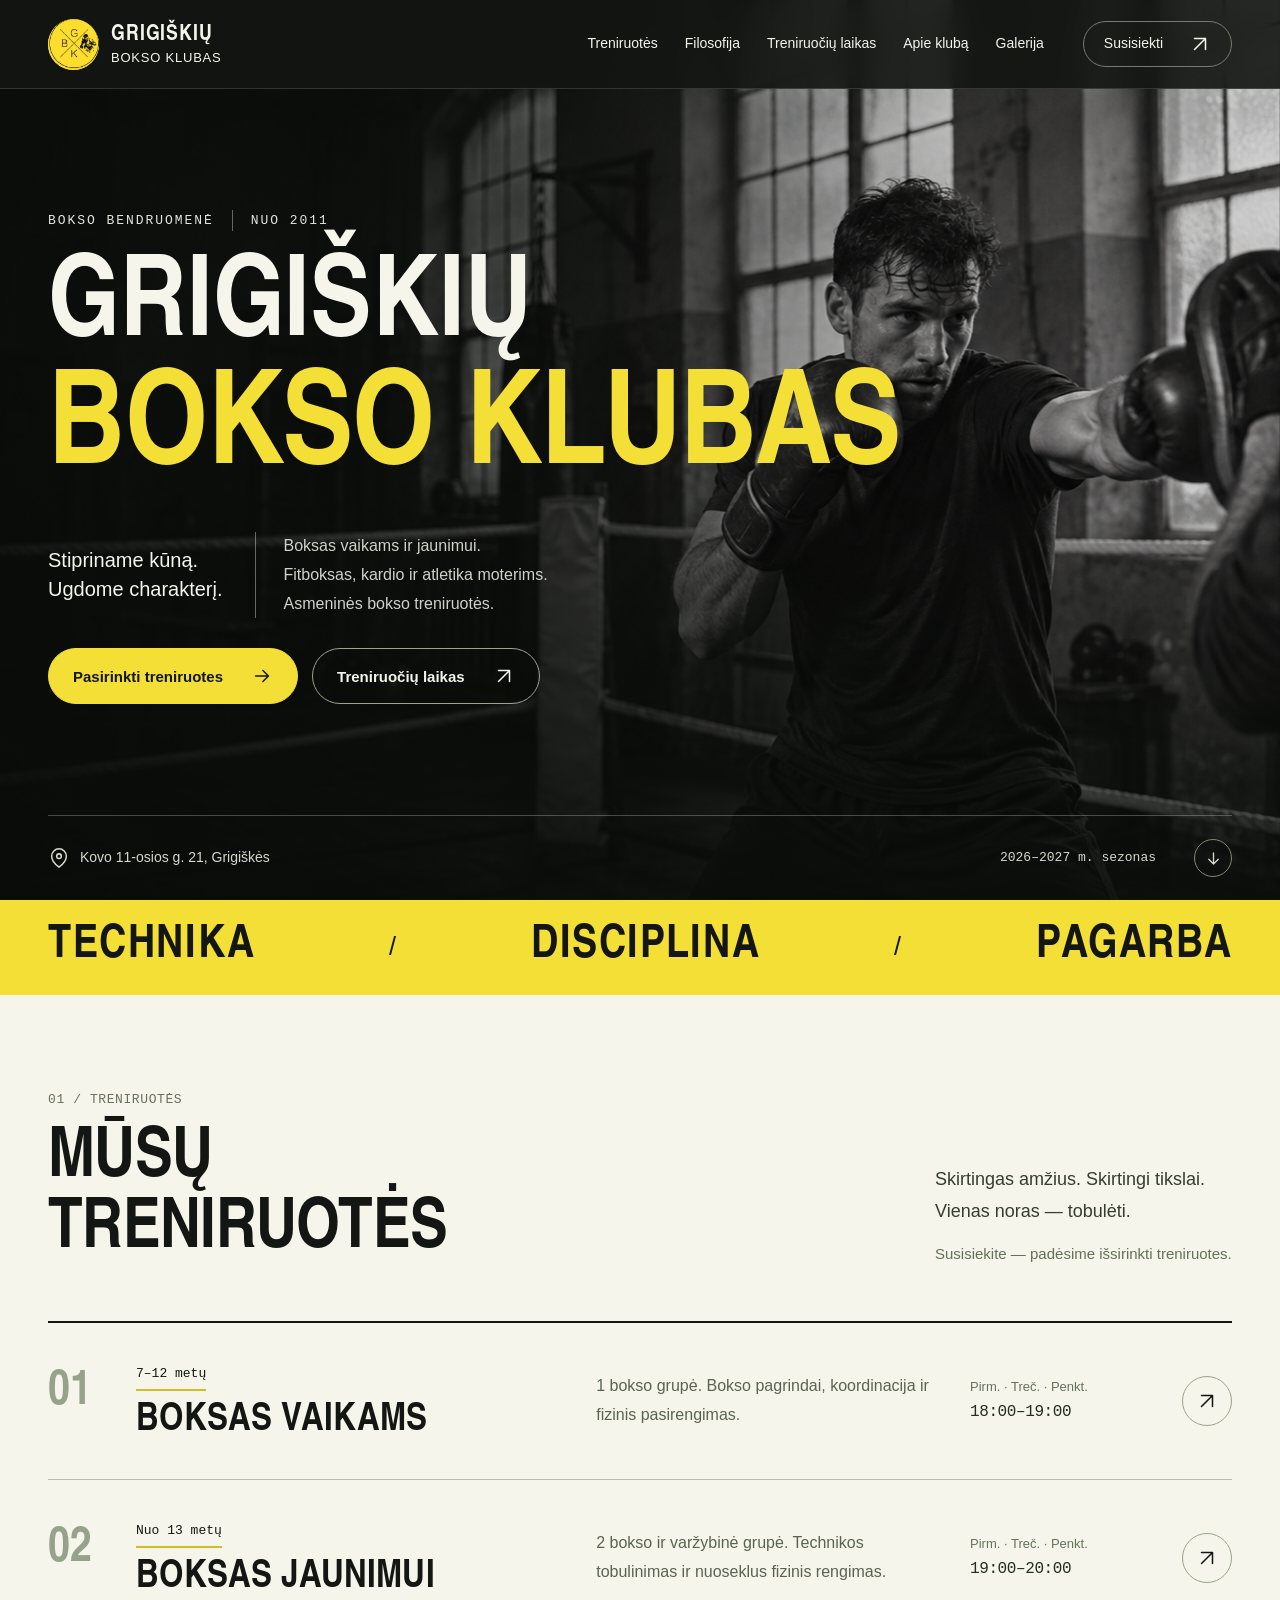
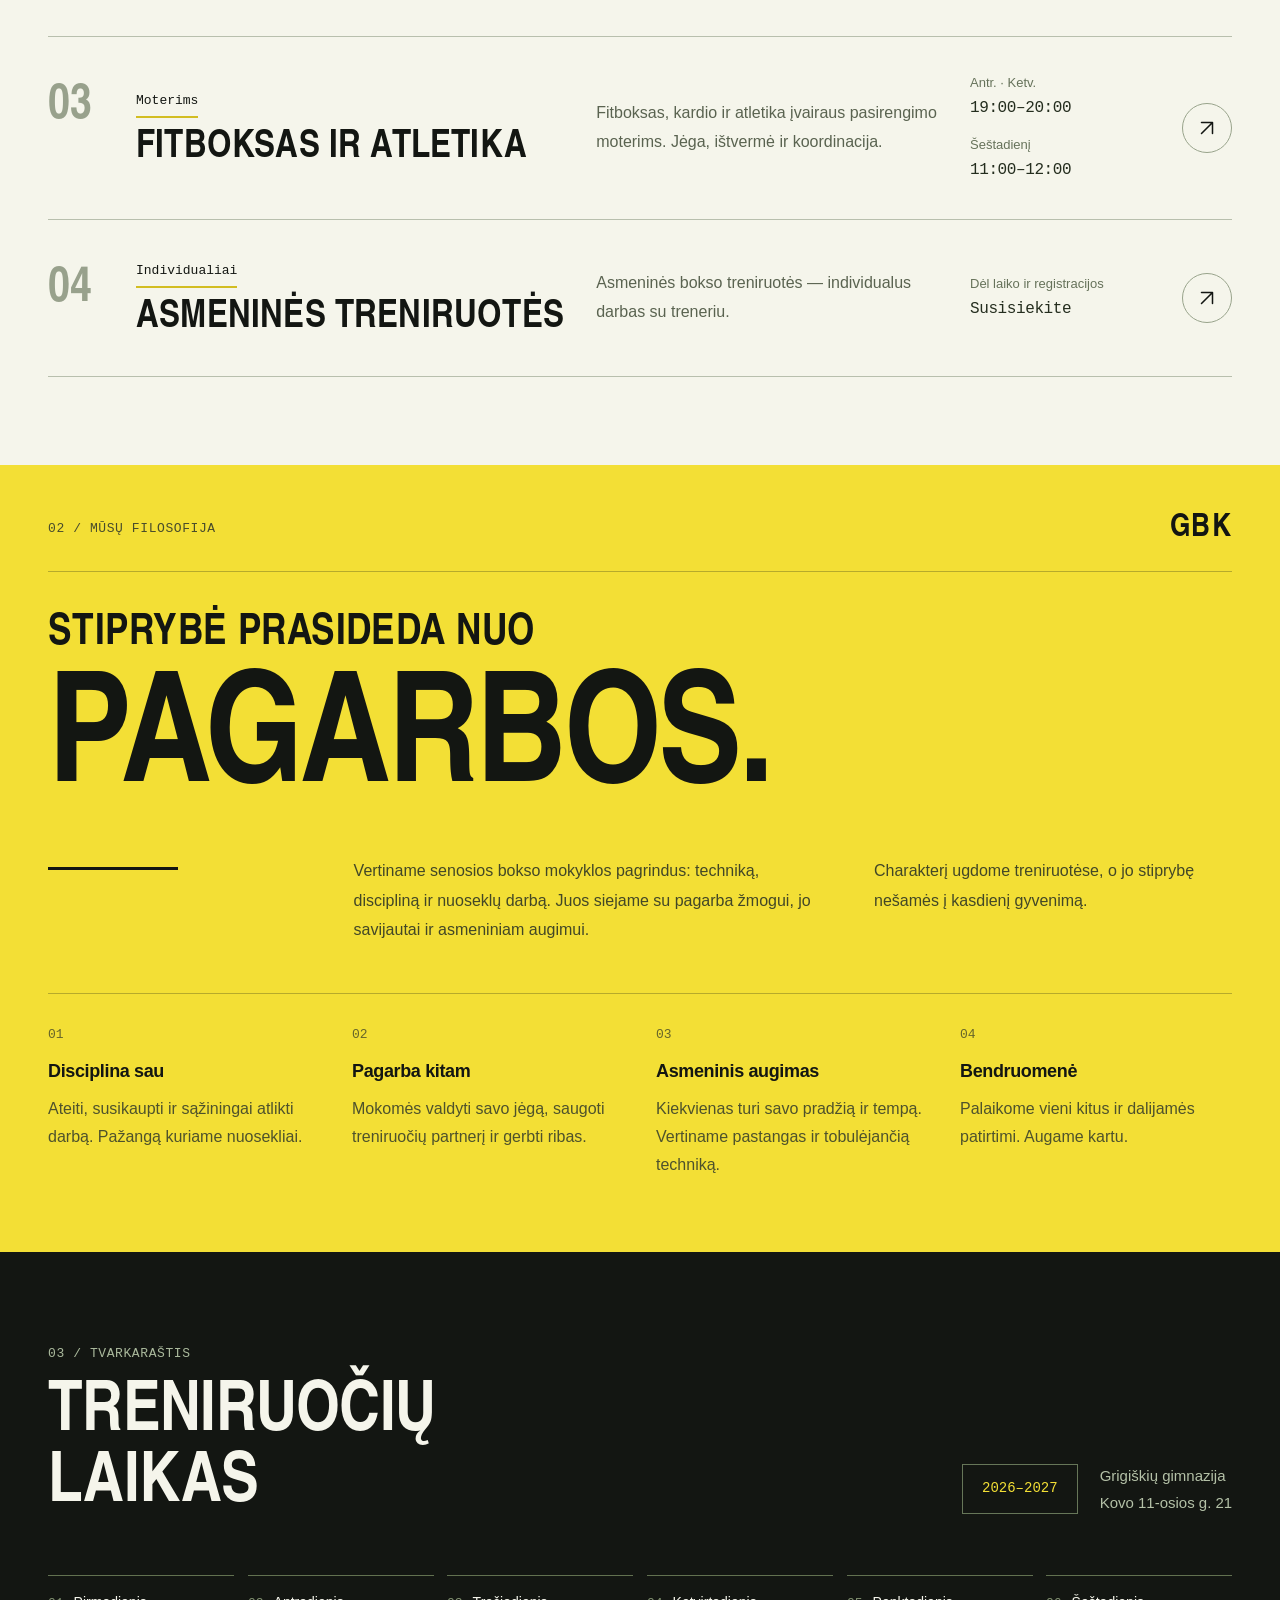
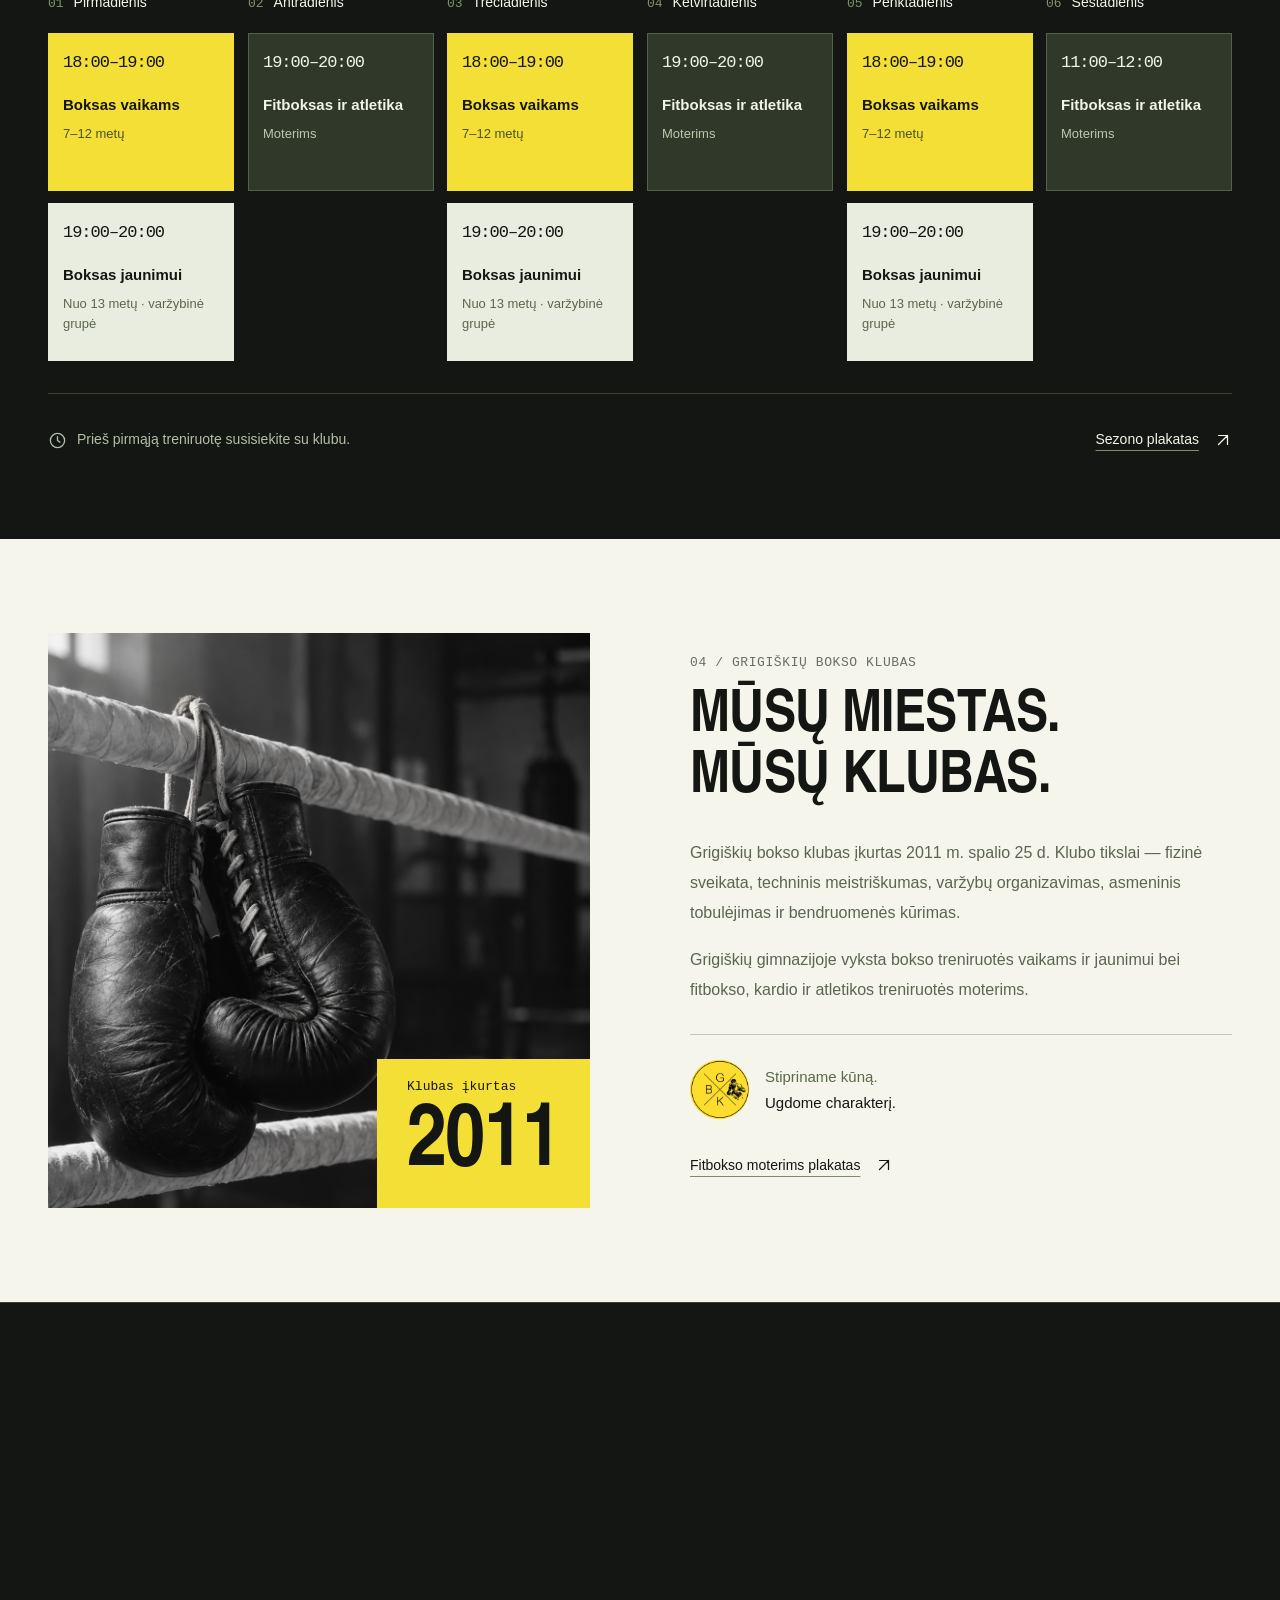
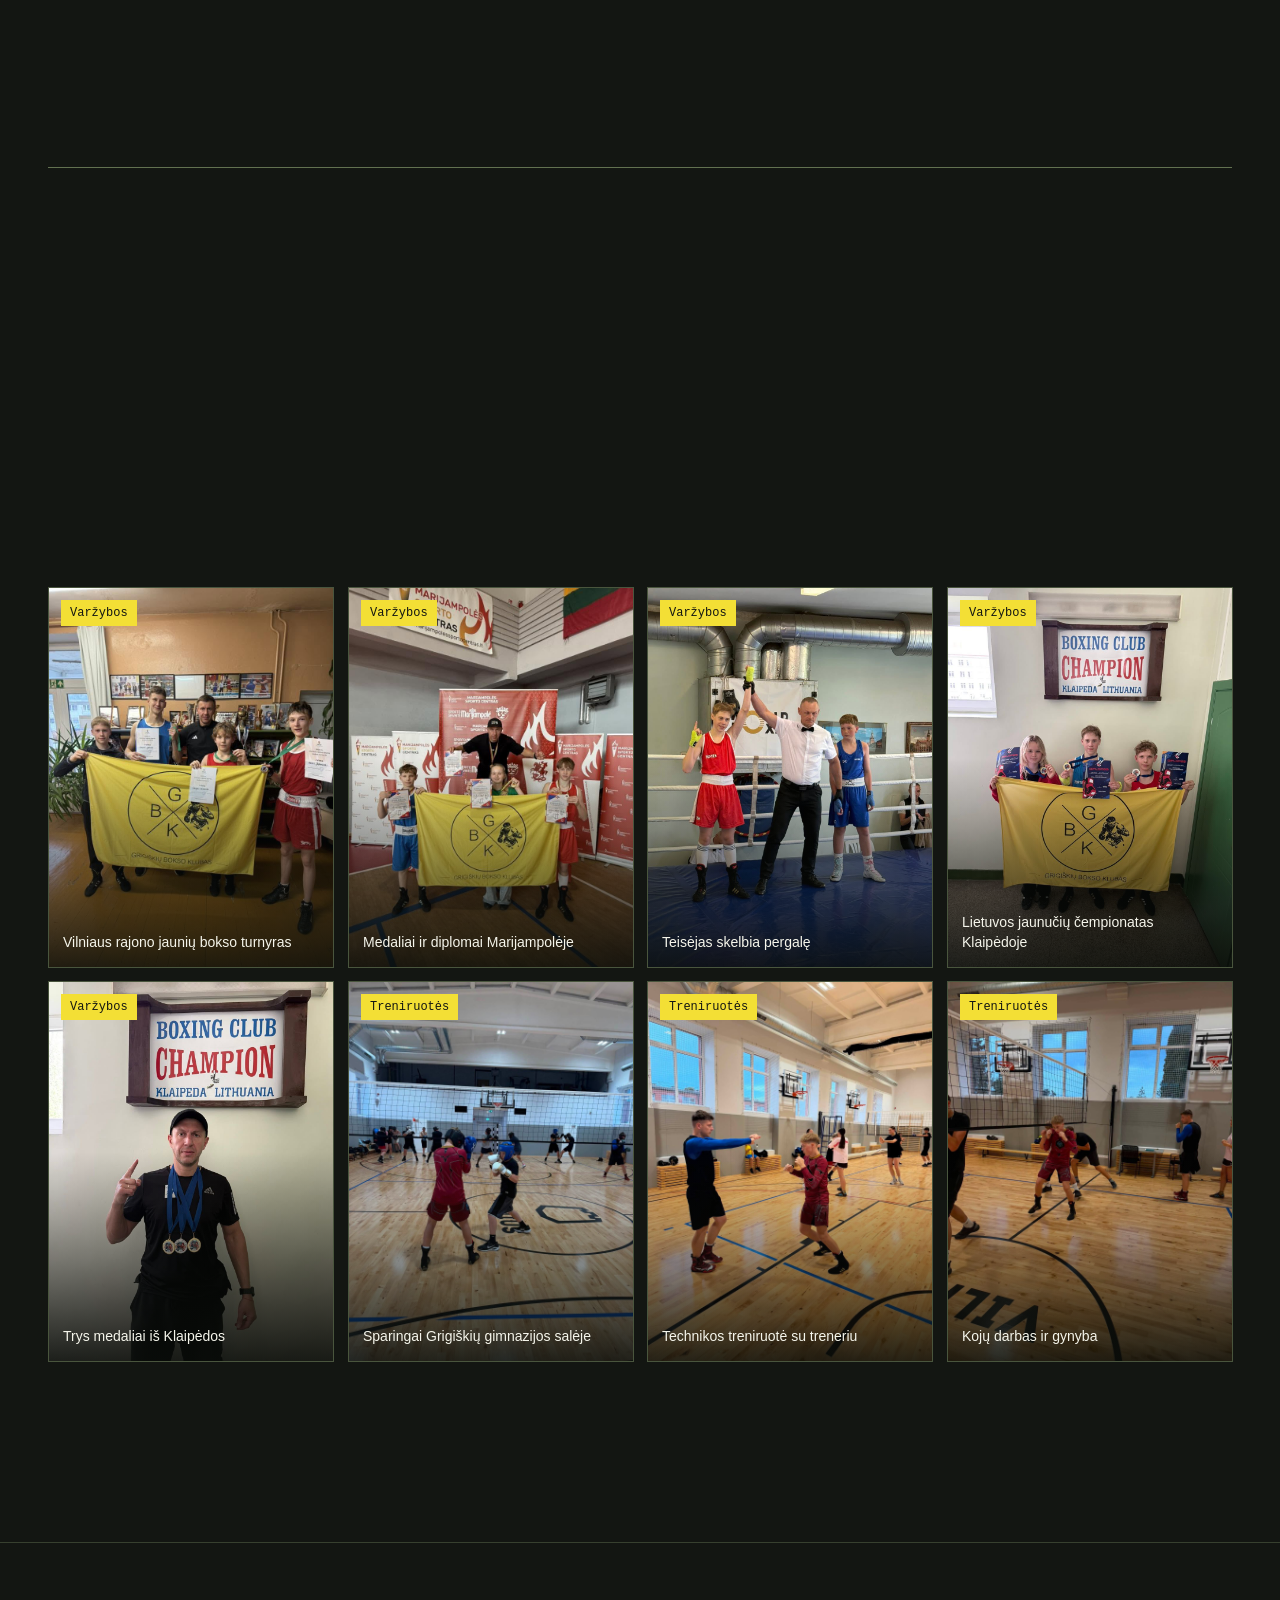
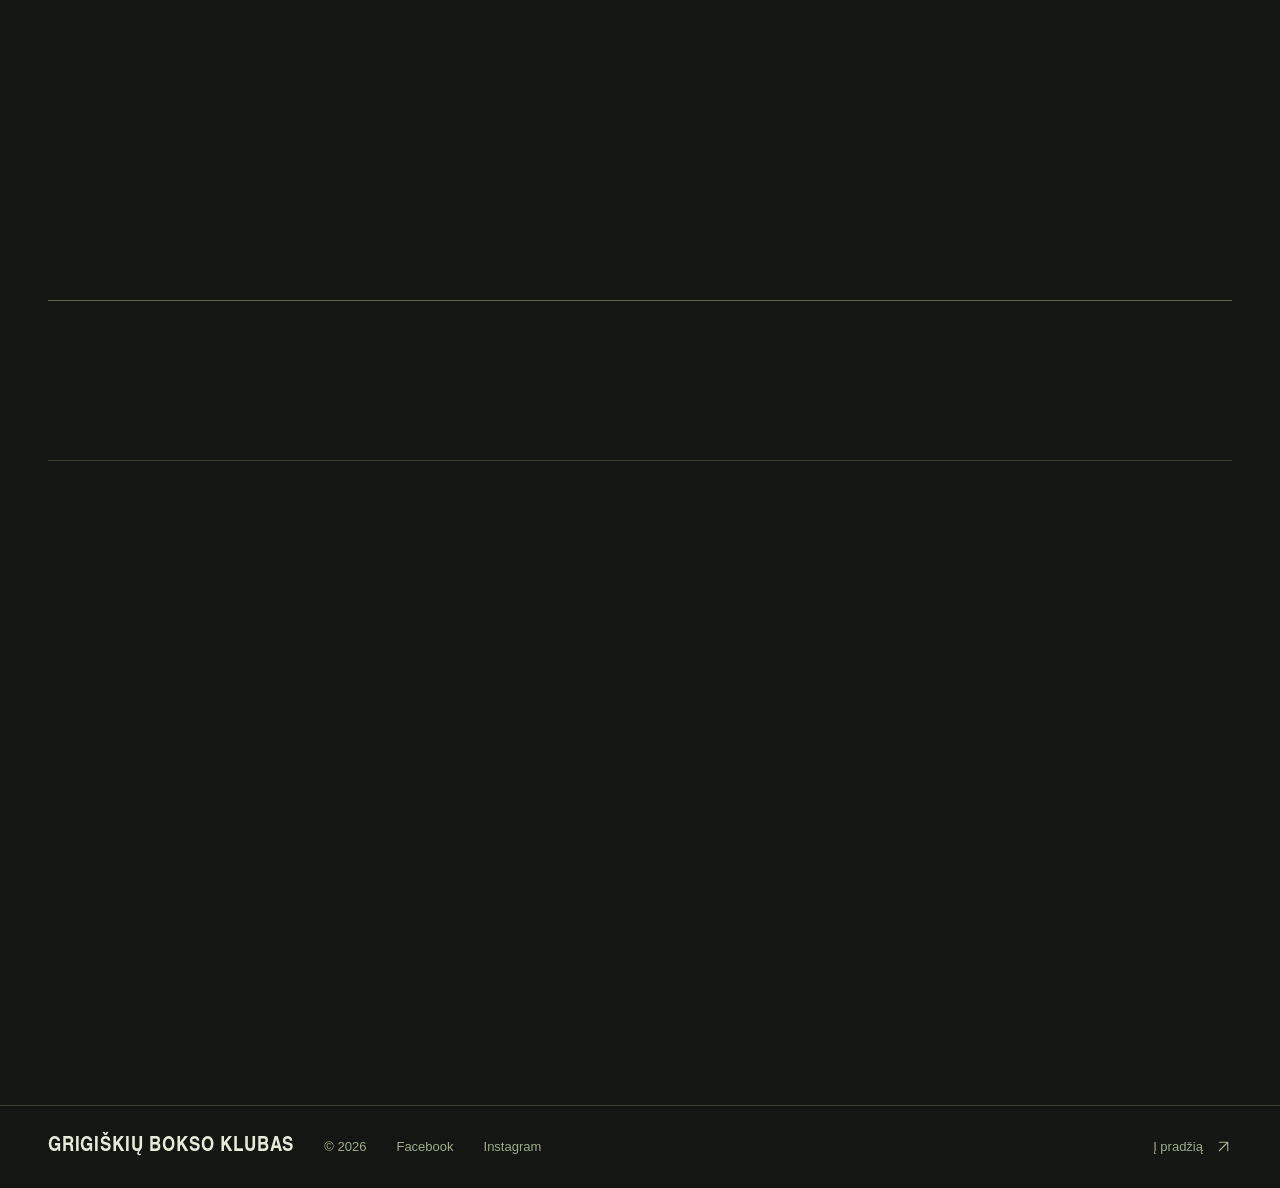
==== commit a876c310: "Valdymo programėlė /valdymas ir turinio API Cloudflare Pages Functions su KV saugykla: galerija, tva" ====
--- a/index.html
+++ b/index.html
@@ -8,8 +8,8 @@
 <meta name="theme-color" content="#131612">
 <link rel="icon" type="image/svg+xml" href="data:image/svg+xml,%3Csvg xmlns='http://www.w3.org/2000/svg' viewBox='0 0 64 64'%3E%3Ccircle cx='32' cy='32' r='30' fill='%23f6cf17' stroke='%23101010' stroke-width='4'/%3E%3Cpath d='M18 18l28 28M46 18L18 46' stroke='%23101010' stroke-width='3'/%3E%3Ctext x='30' y='18' font-size='13' text-anchor='middle' font-family='Arial' fill='%23101010'%3EG%3C/text%3E%3Ctext x='17' y='36' font-size='13' text-anchor='middle' font-family='Arial' fill='%23101010'%3EB%3C/text%3E%3Ctext x='32' y='56' font-size='13' text-anchor='middle' font-family='Arial' fill='%23101010'%3EK%3C/text%3E%3C/svg%3E">
 <link rel="preload" href="assets/fonts/NimbusSansNarrow-Bold.otf" as="font" type="font/otf" crossorigin>
-<link rel="stylesheet" href="styles.css?v=8">
-<script src="site.js?v=8" defer></script>
+<link rel="stylesheet" href="styles.css?v=9">
+<script src="site.js?v=9" defer></script>
 </head>
 <body>
 <a class="skip-link" href="#turinys">Pereiti prie turinio</a>
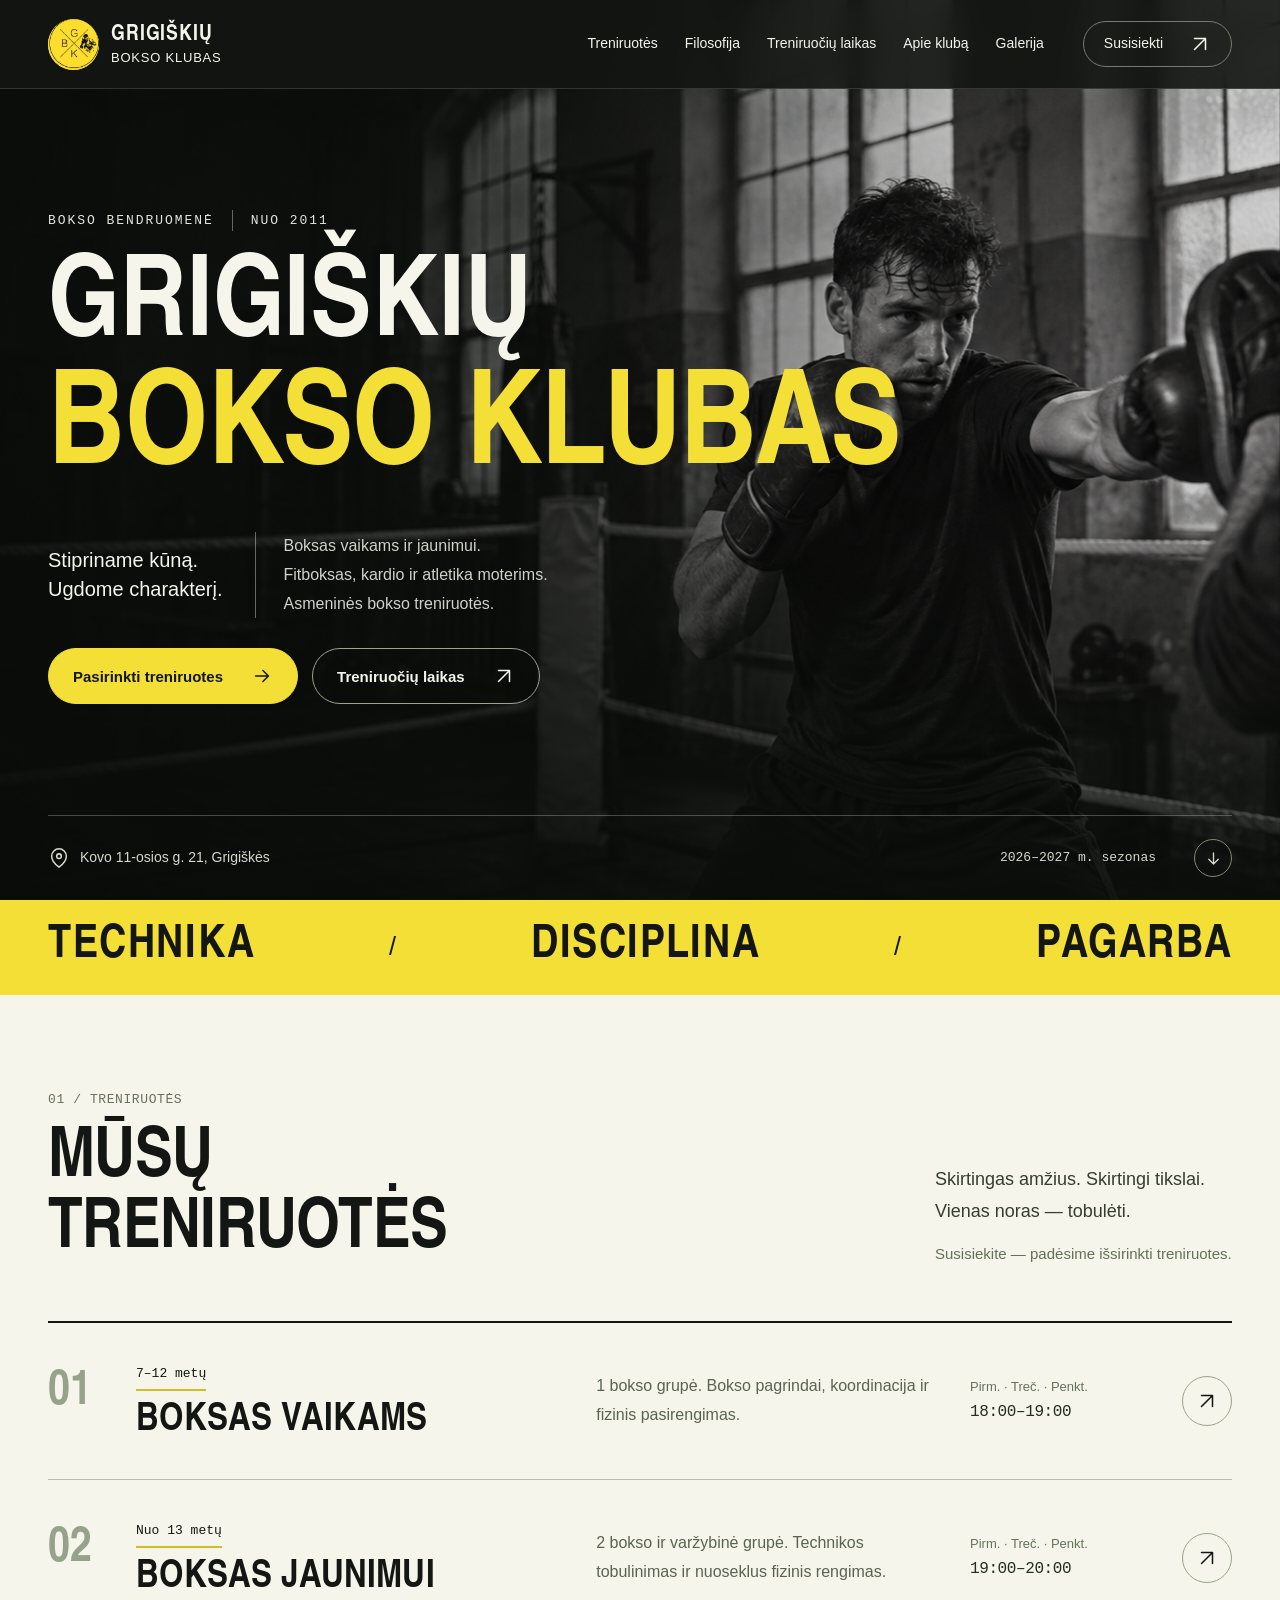
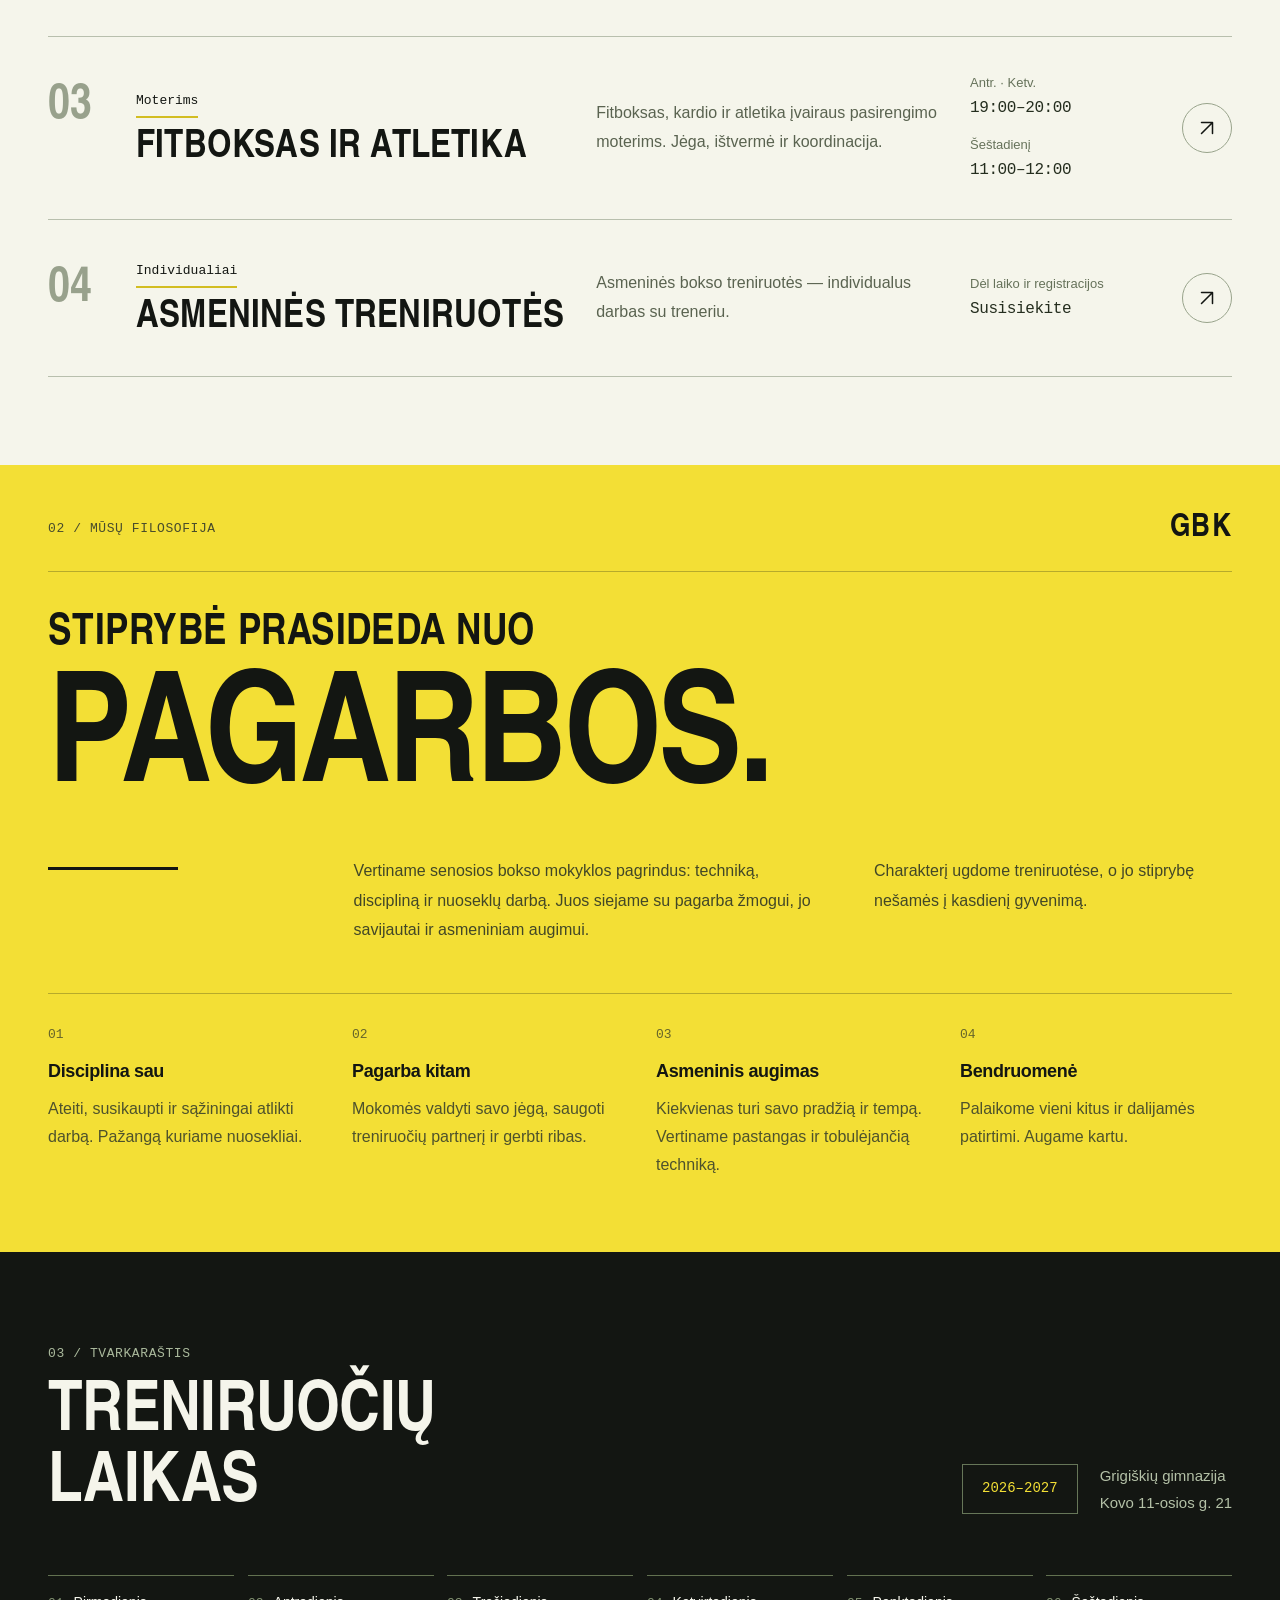
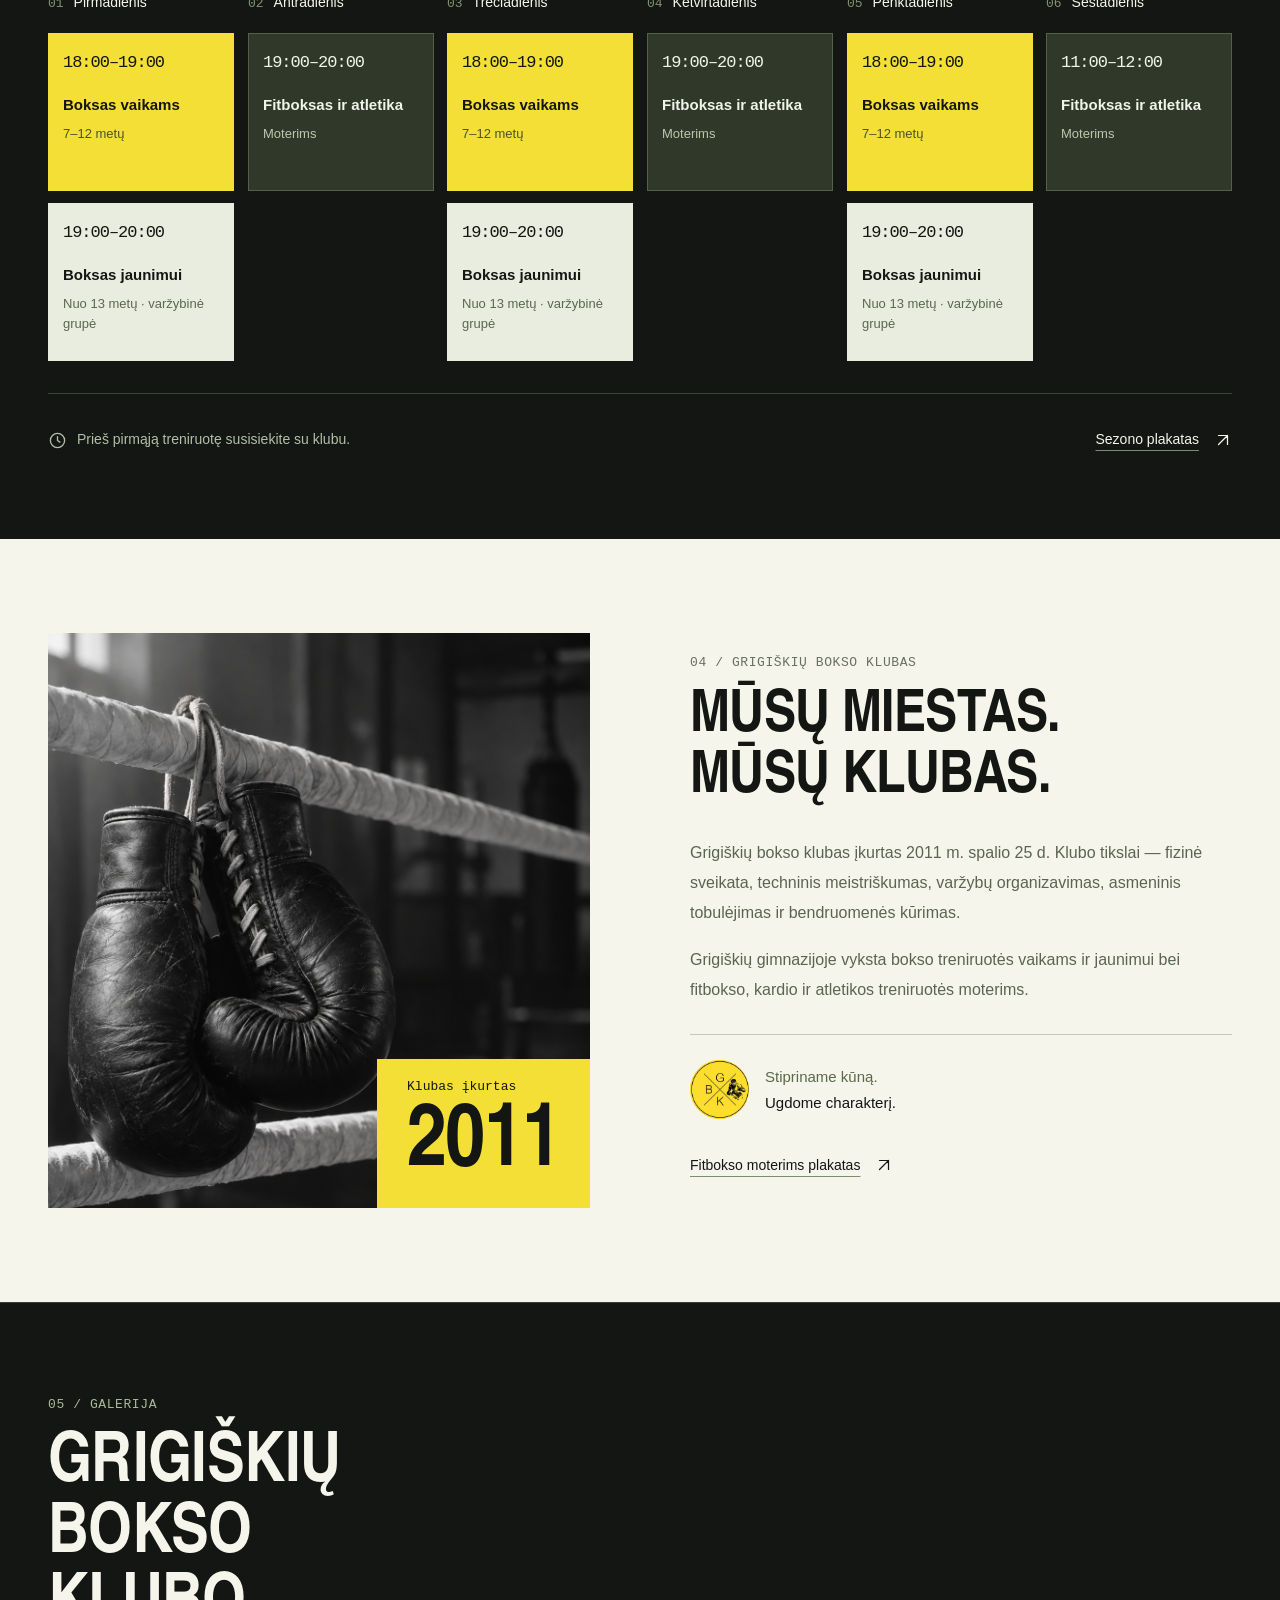
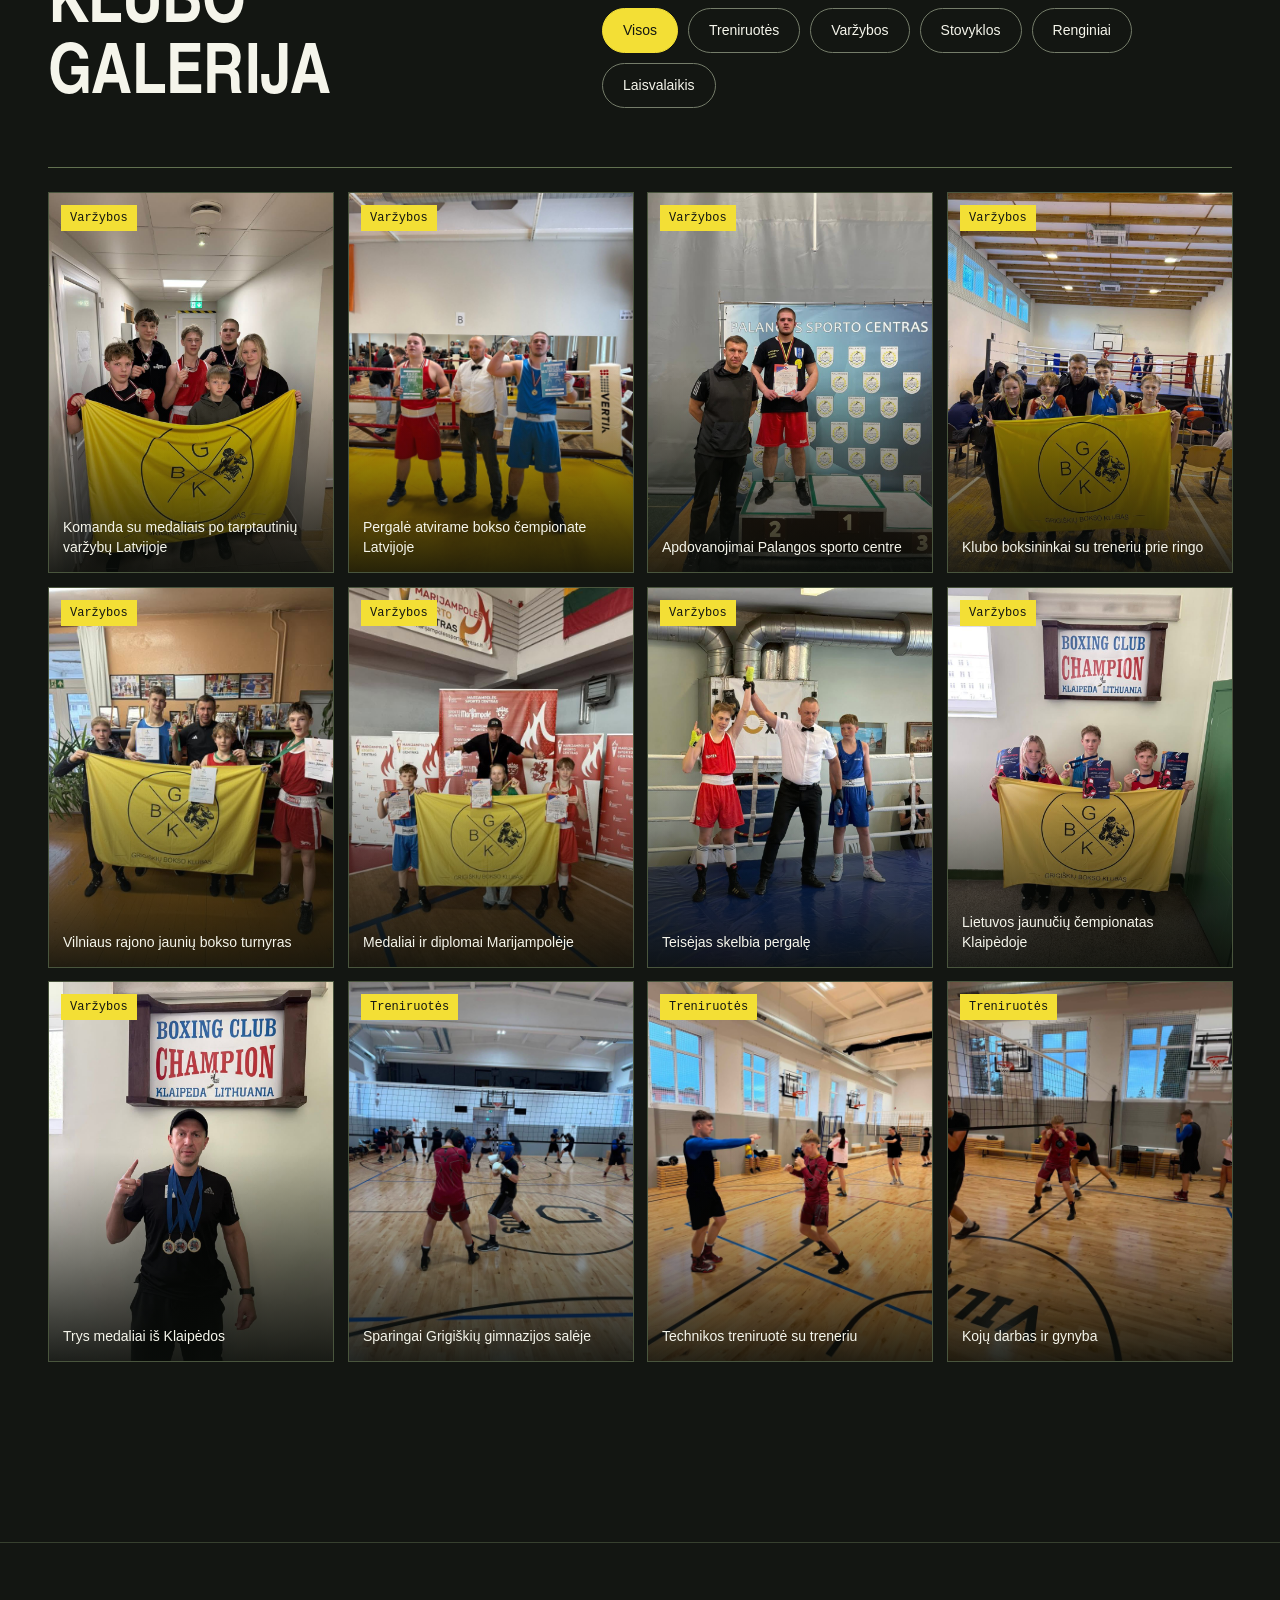
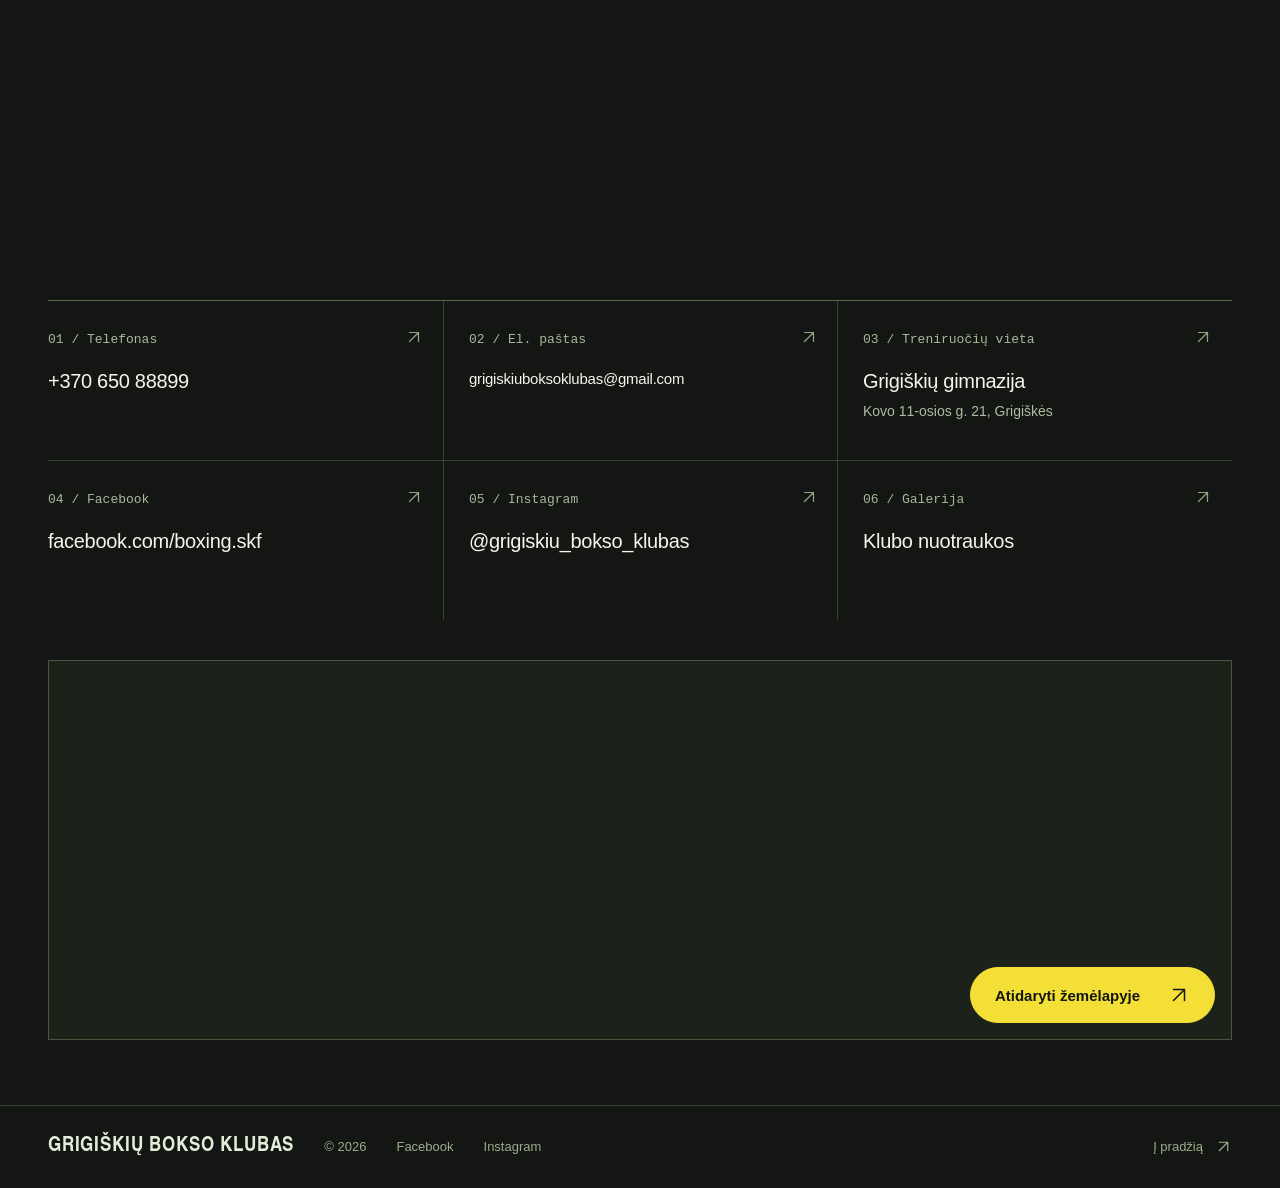
==== commit e17619b9: "Svetainės ikonėlė iš klubo logotipo Co-Authored-By: Claude Opus 5.5 <noreply@anthropic.com> Claude-S" ====
--- a/index.html
+++ b/index.html
@@ -6,7 +6,10 @@
 <title>Grigiškių bokso klubas — grupinės ir asmeninės treniruotės</title>
 <meta name="description" content="Grigiškių bokso klubas. Grupinės ir asmeninės bokso treniruotės, boksas vaikams ir jaunimui, fitboksas moterims. 2026–2027 m. treniruočių laikas, galerija ir kontaktai.">
 <meta name="theme-color" content="#131612">
-<link rel="icon" type="image/svg+xml" href="data:image/svg+xml,%3Csvg xmlns='http://www.w3.org/2000/svg' viewBox='0 0 64 64'%3E%3Ccircle cx='32' cy='32' r='30' fill='%23f6cf17' stroke='%23101010' stroke-width='4'/%3E%3Cpath d='M18 18l28 28M46 18L18 46' stroke='%23101010' stroke-width='3'/%3E%3Ctext x='30' y='18' font-size='13' text-anchor='middle' font-family='Arial' fill='%23101010'%3EG%3C/text%3E%3Ctext x='17' y='36' font-size='13' text-anchor='middle' font-family='Arial' fill='%23101010'%3EB%3C/text%3E%3Ctext x='32' y='56' font-size='13' text-anchor='middle' font-family='Arial' fill='%23101010'%3EK%3C/text%3E%3C/svg%3E">
+<link rel="icon" href="/favicon.ico" sizes="any">
+<link rel="icon" type="image/png" sizes="32x32" href="/favicon-32.png">
+<link rel="icon" type="image/png" sizes="192x192" href="/icon-192.png">
+<link rel="apple-touch-icon" href="/apple-touch-icon.png">
 <link rel="preload" href="assets/fonts/NimbusSansNarrow-Bold.otf" as="font" type="font/otf" crossorigin>
 <link rel="stylesheet" href="styles.css?v=9">
 <script src="site.js?v=9" defer></script>
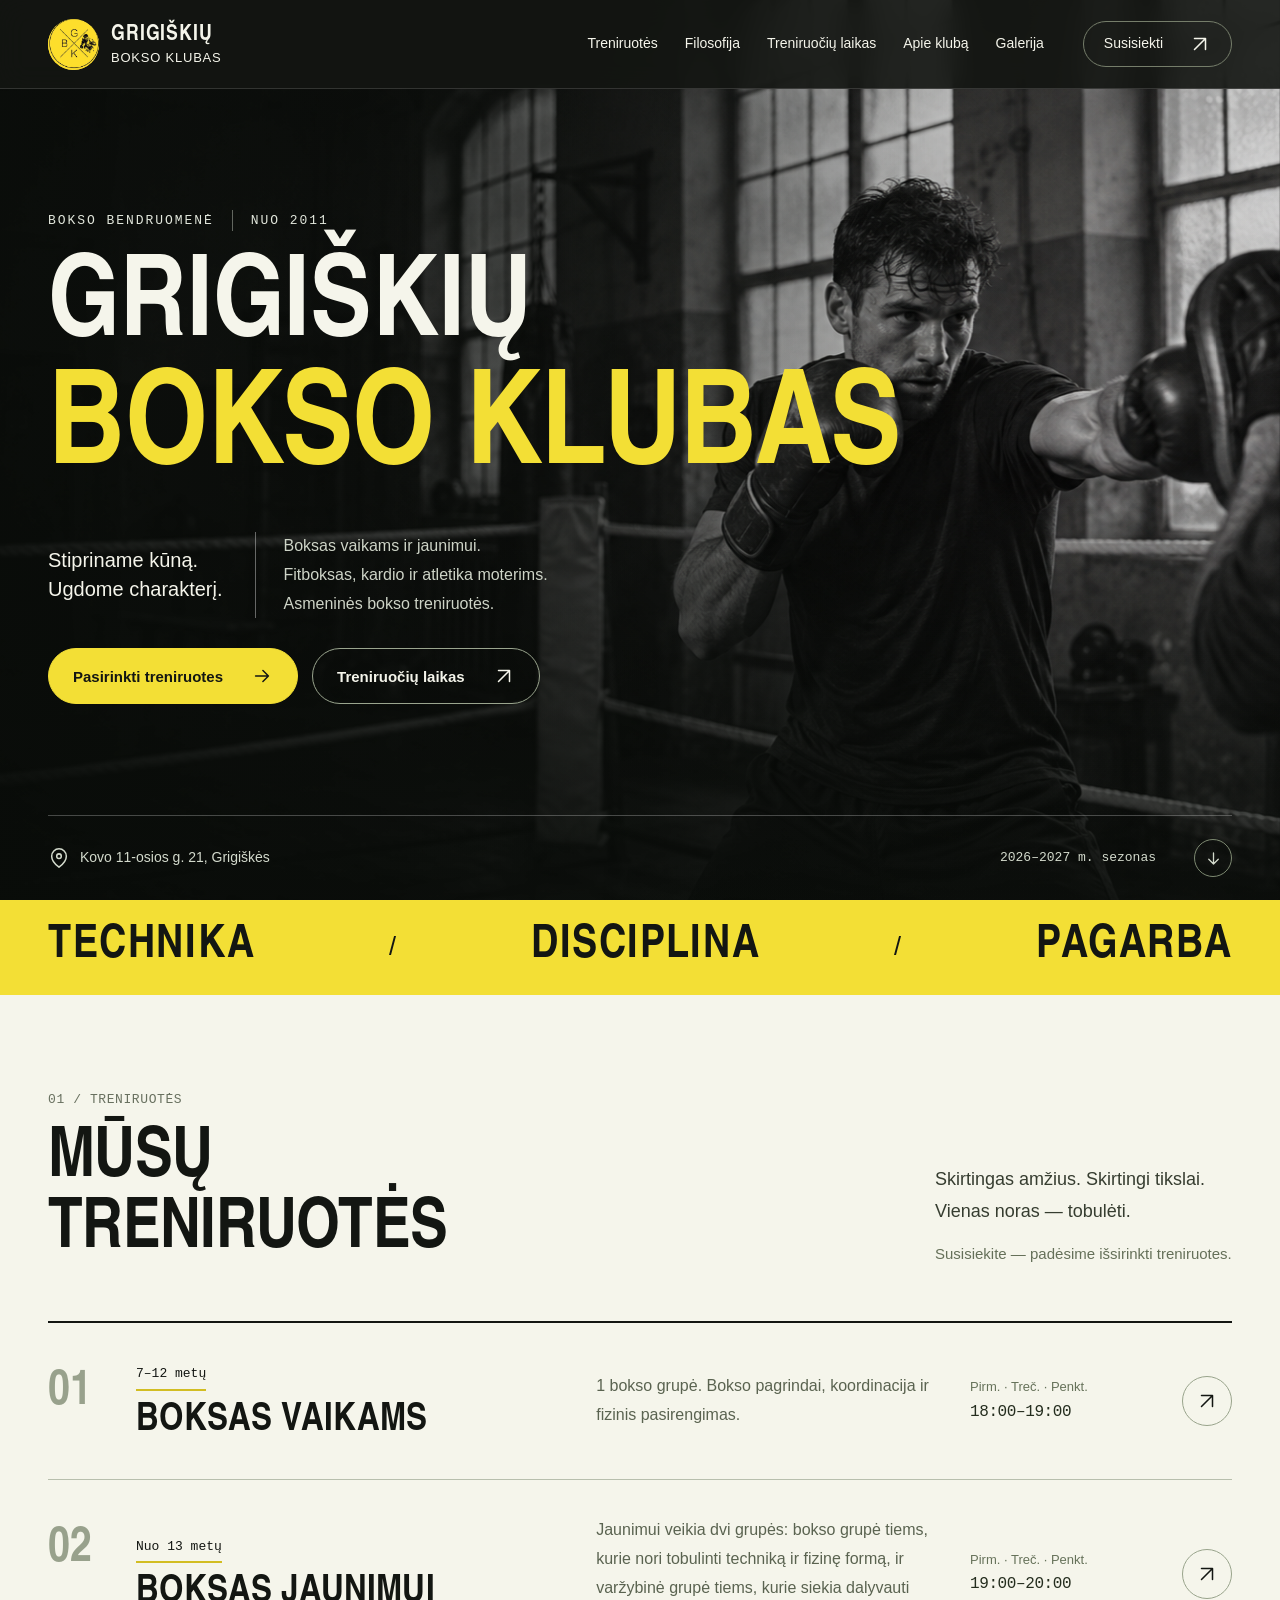
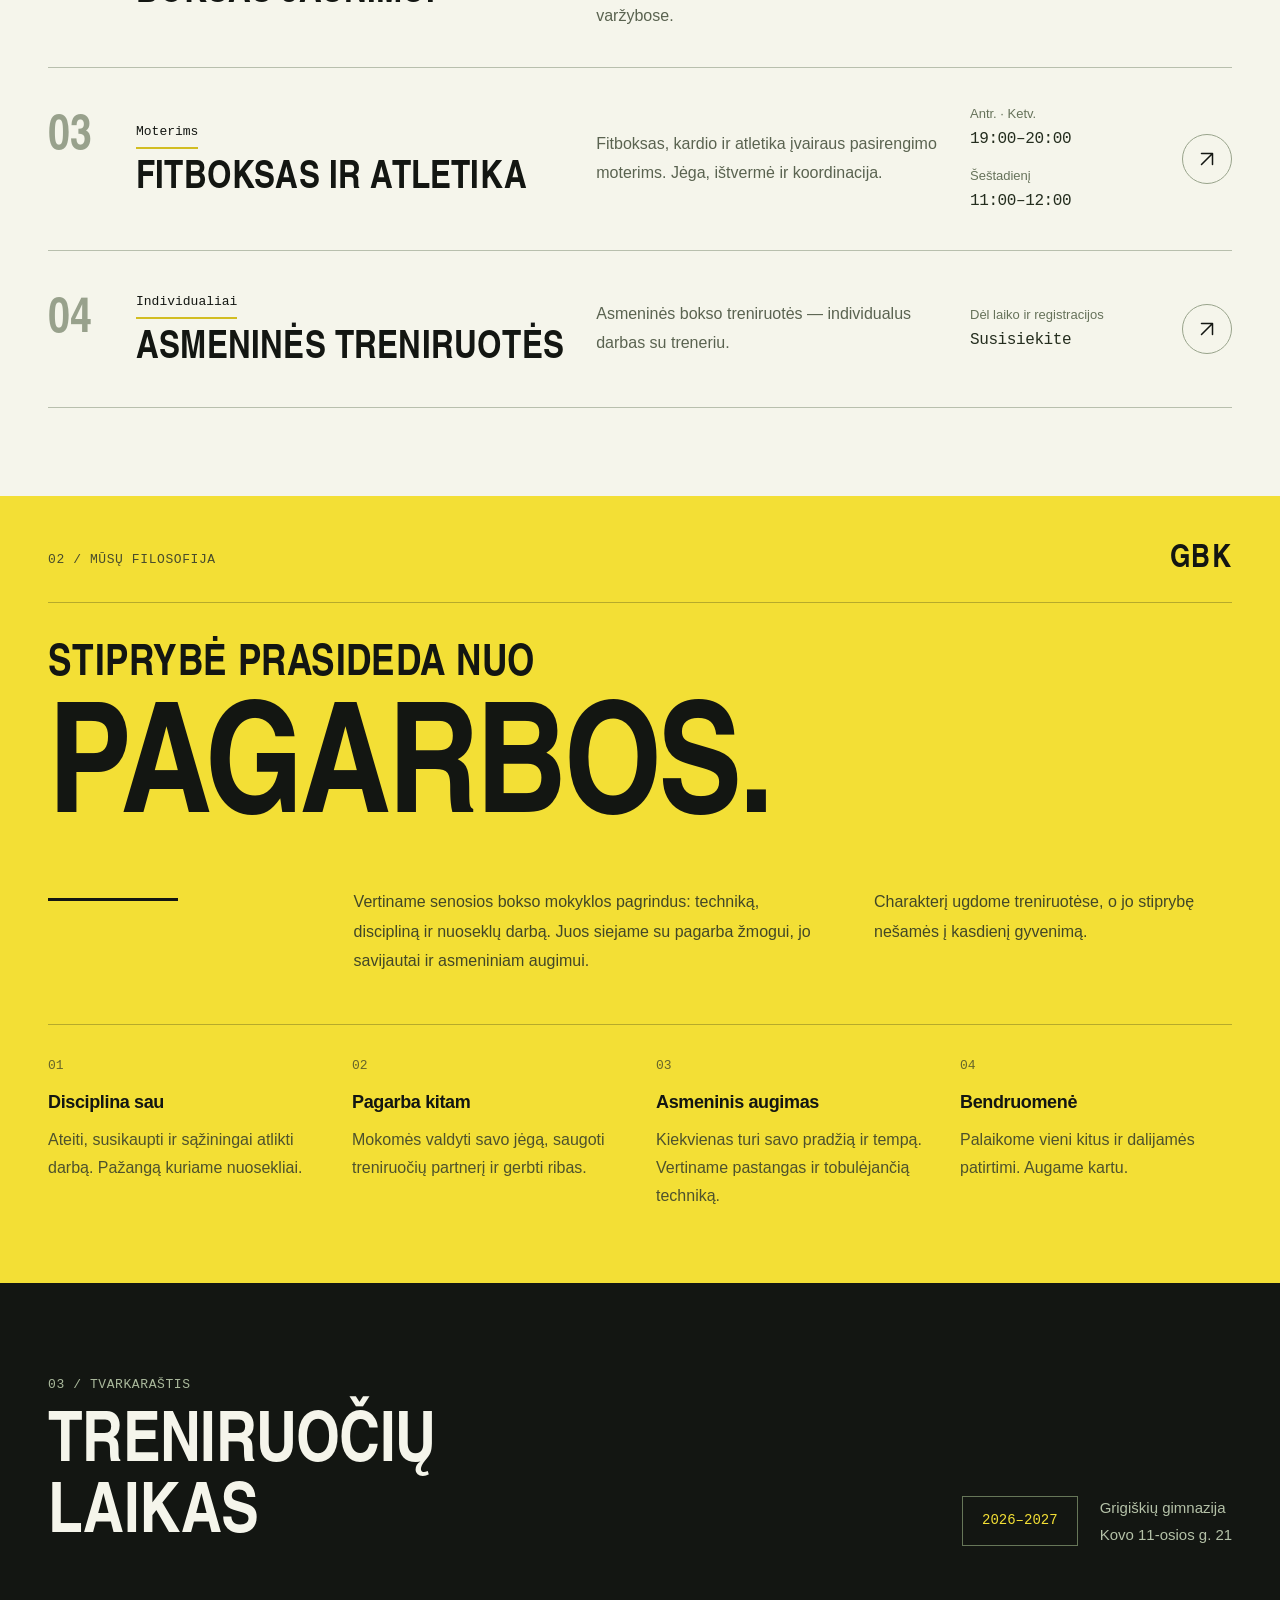
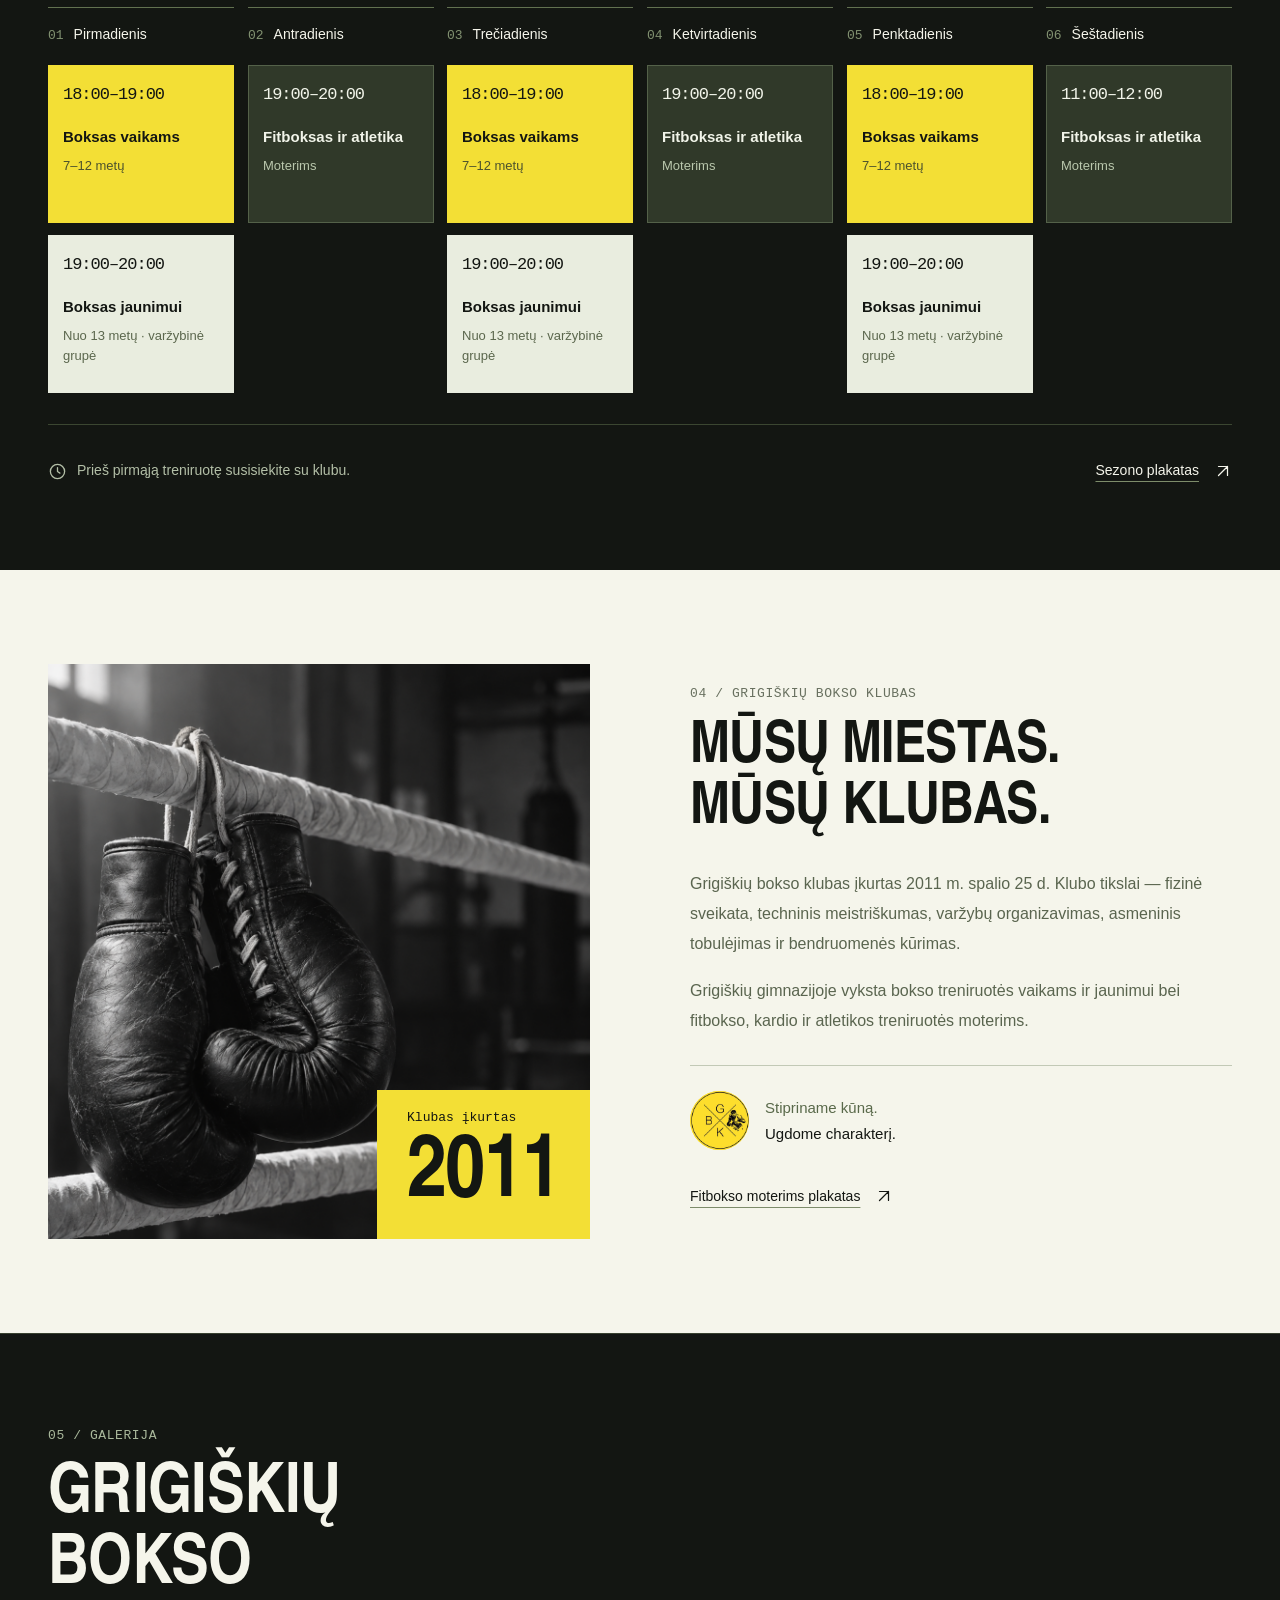
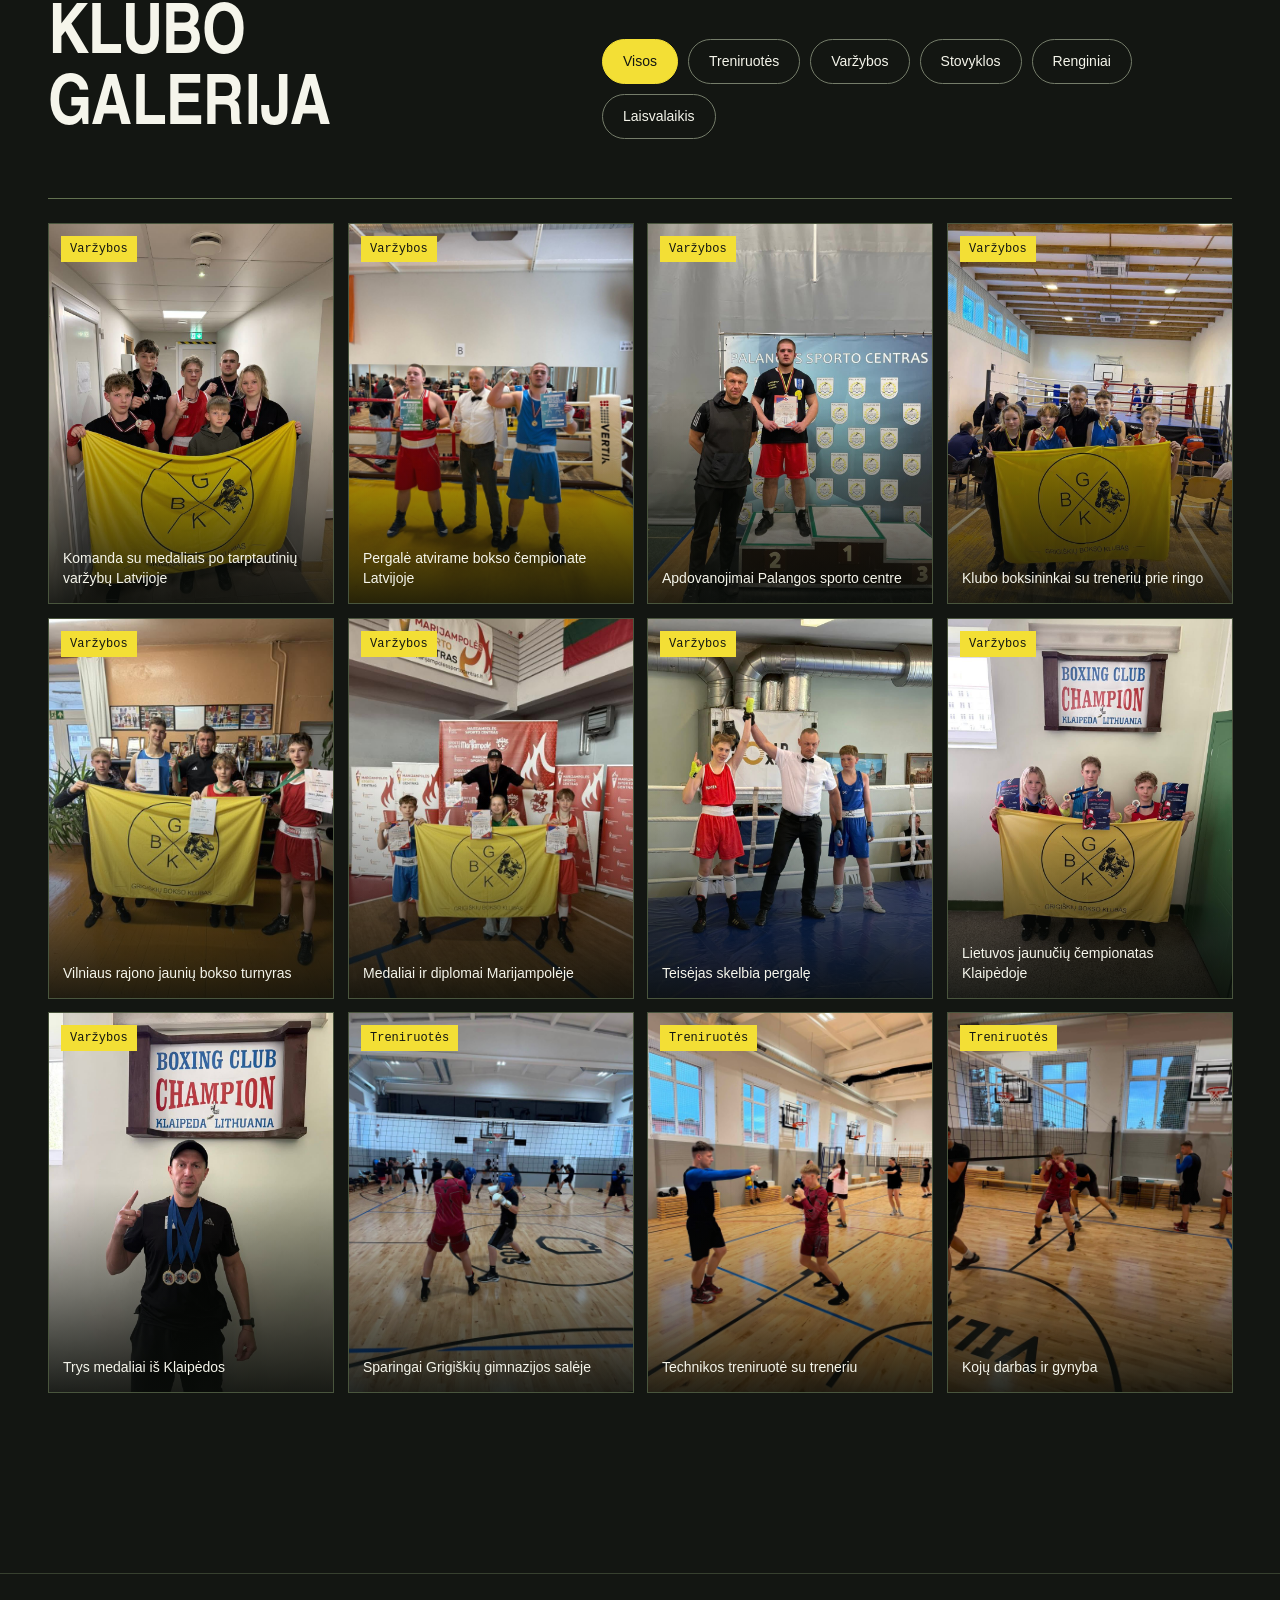
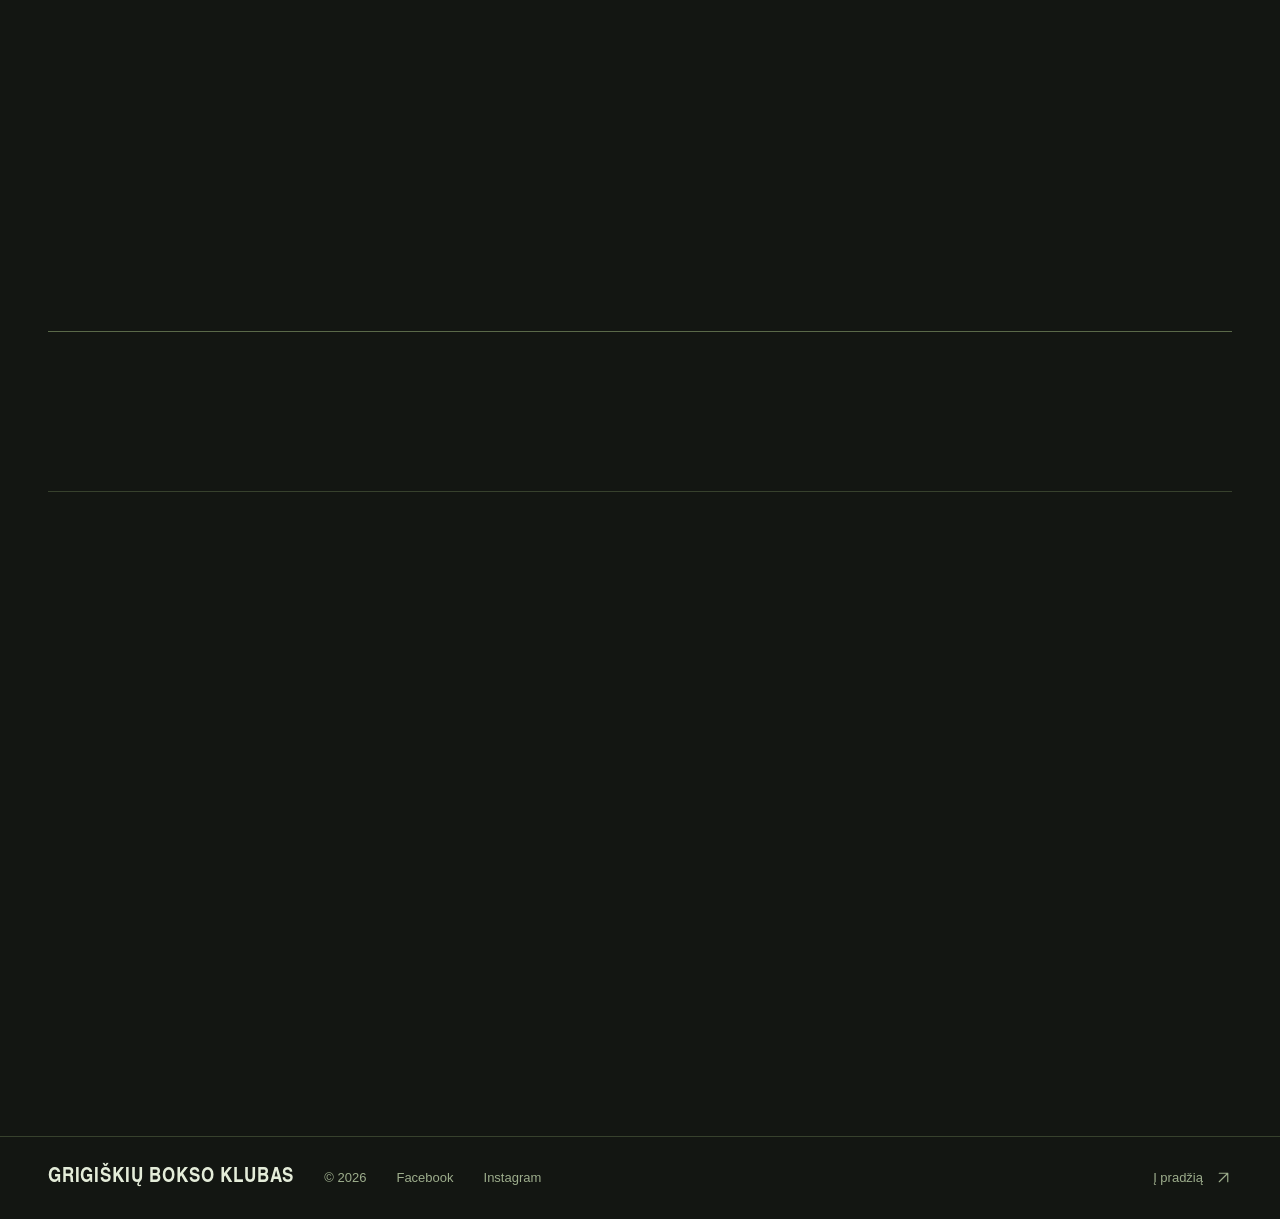
==== commit 814800bc: "Patikslintas jaunimo grupių aprašymas Co-Authored-By: Claude Opus 5.5 <noreply@anthropic.com> Claude" ====
--- a/index.html
+++ b/index.html
@@ -53,7 +53,7 @@
   <div class="wrap">
    <div class="section-heading"><div><p class="eyebrow">01 / Treniruotės</p><h2 id="groups-title">Mūsų<br> treniruotės</h2></div><p class="section-lead">Skirtingas amžius. Skirtingi tikslai.<br>Vienas noras — tobulėti.<br><span>Susisiekite — padėsime išsirinkti treniruotes.</span></p></div>
    <div class="group-list"><article class="group-row"><span class="group-number" aria-hidden="true">01</span><div class="group-name"><span class="group-age">7–12 metų</span><h3>Boksas vaikams</h3></div><p class="group-description">1 bokso grupė. Bokso pagrindai, koordinacija ir fizinis pasirengimas.</p><div class="group-hours"><div><span>Pirm. · Treč. · Penkt.</span><strong>18:00–19:00</strong></div></div><a class="group-arrow" href="#grafikas" aria-label="Boksas vaikams — treniruočių laikas"><svg class="icon" aria-hidden="true"><use href="#arrow-up"/></svg></a></article>
-<article class="group-row"><span class="group-number" aria-hidden="true">02</span><div class="group-name"><span class="group-age">Nuo 13 metų</span><h3>Boksas jaunimui</h3></div><p class="group-description">2 bokso ir varžybinė grupė. Technikos tobulinimas ir nuoseklus fizinis rengimas.</p><div class="group-hours"><div><span>Pirm. · Treč. · Penkt.</span><strong>19:00–20:00</strong></div></div><a class="group-arrow" href="#grafikas" aria-label="Boksas jaunimui — treniruočių laikas"><svg class="icon" aria-hidden="true"><use href="#arrow-up"/></svg></a></article>
+<article class="group-row"><span class="group-number" aria-hidden="true">02</span><div class="group-name"><span class="group-age">Nuo 13 metų</span><h3>Boksas jaunimui</h3></div><p class="group-description">Jaunimui veikia dvi grupės: bokso grupė tiems, kurie nori tobulinti techniką ir fizinę formą, ir varžybinė grupė tiems, kurie siekia dalyvauti varžybose.</p><div class="group-hours"><div><span>Pirm. · Treč. · Penkt.</span><strong>19:00–20:00</strong></div></div><a class="group-arrow" href="#grafikas" aria-label="Boksas jaunimui — treniruočių laikas"><svg class="icon" aria-hidden="true"><use href="#arrow-up"/></svg></a></article>
 <article class="group-row"><span class="group-number" aria-hidden="true">03</span><div class="group-name"><span class="group-age">Moterims</span><h3>Fitboksas ir atletika</h3></div><p class="group-description">Fitboksas, kardio ir atletika įvairaus pasirengimo moterims. Jėga, ištvermė ir koordinacija.</p><div class="group-hours"><div><span>Antr. · Ketv.</span><strong>19:00–20:00</strong></div><div><span>Šeštadienį</span><strong>11:00–12:00</strong></div></div><a class="group-arrow" href="#grafikas" aria-label="Fitboksas ir atletika — treniruočių laikas"><svg class="icon" aria-hidden="true"><use href="#arrow-up"/></svg></a></article>
 <article class="group-row"><span class="group-number" aria-hidden="true">04</span><div class="group-name"><span class="group-age">Individualiai</span><h3>Asmeninės treniruotės</h3></div><p class="group-description">Asmeninės bokso treniruotės — individualus darbas su treneriu.</p><div class="group-hours"><div><span>Dėl laiko ir registracijos</span><strong><a href="#kontaktai">Susisiekite</a></strong></div></div><a class="group-arrow" href="#kontaktai" aria-label="Susisiekti dėl asmeninių treniruočių"><svg class="icon" aria-hidden="true"><use href="#arrow-up"/></svg></a></article></div>
   </div>
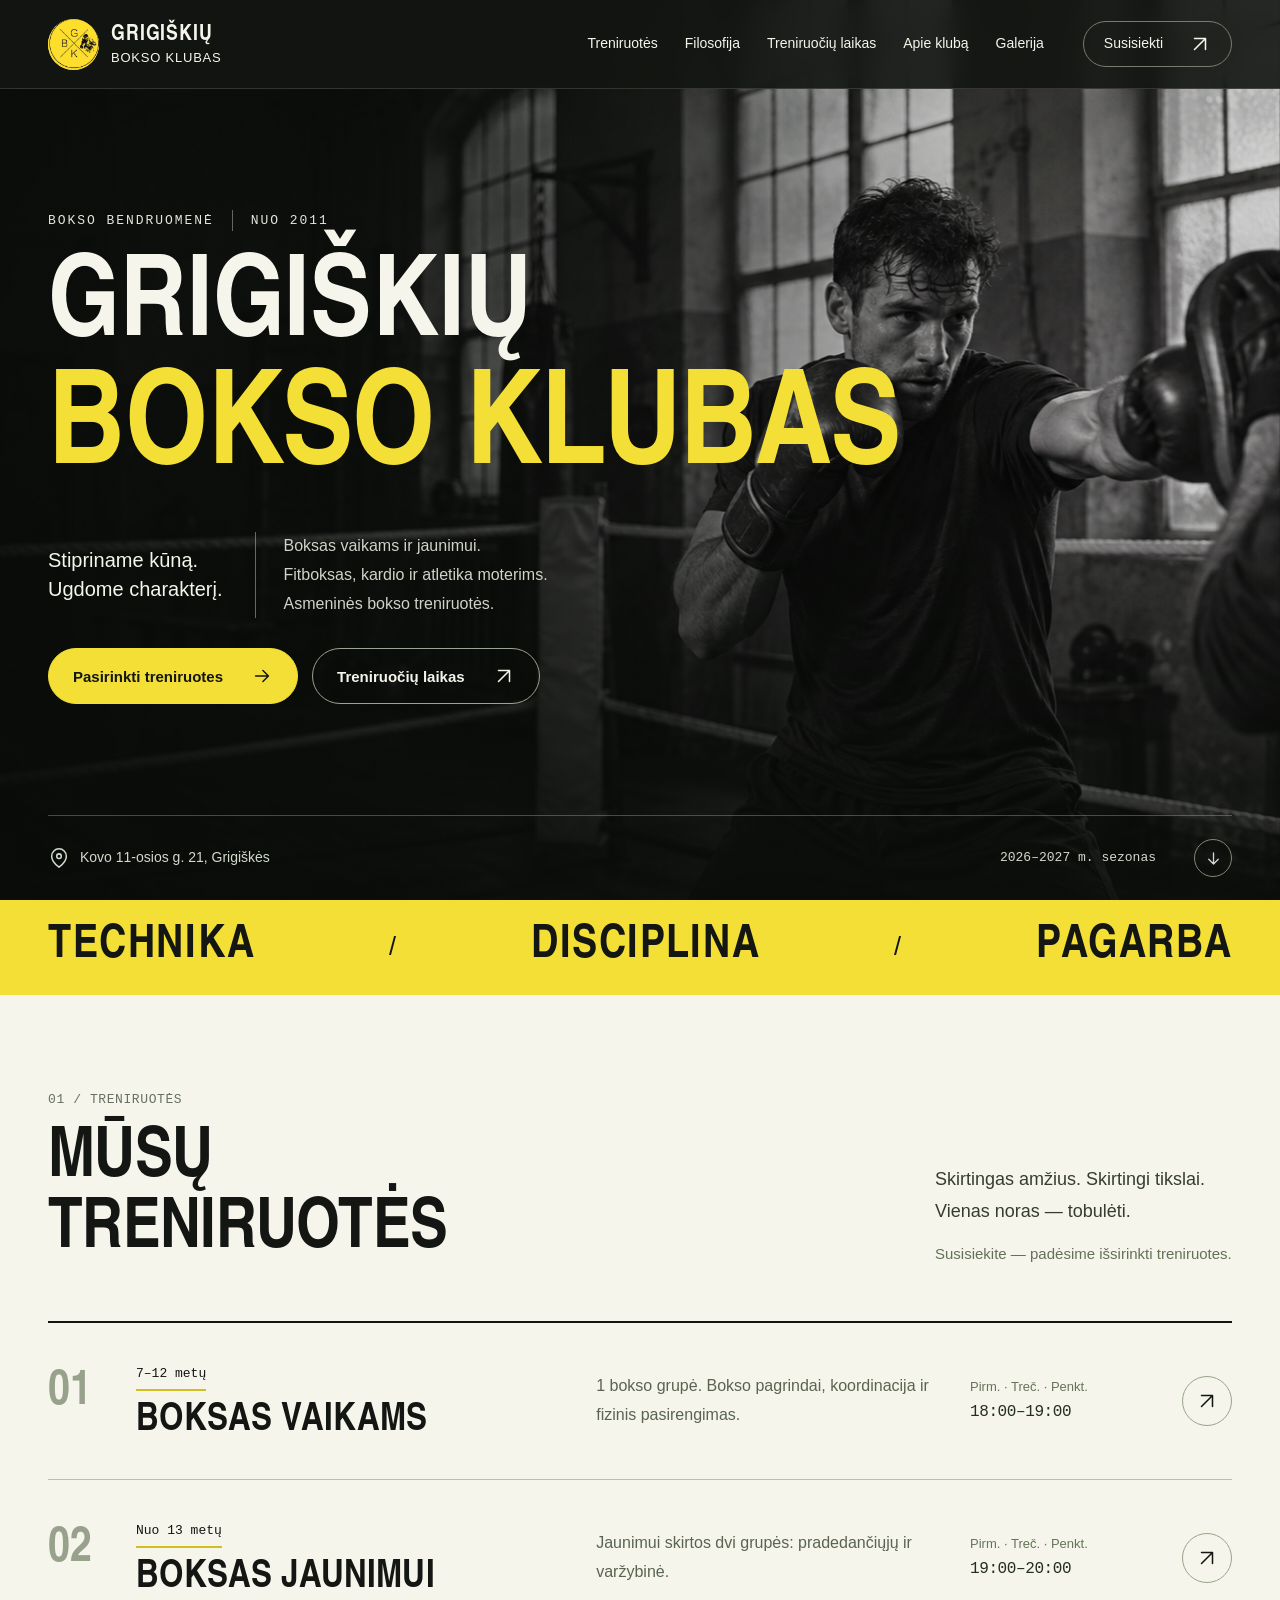
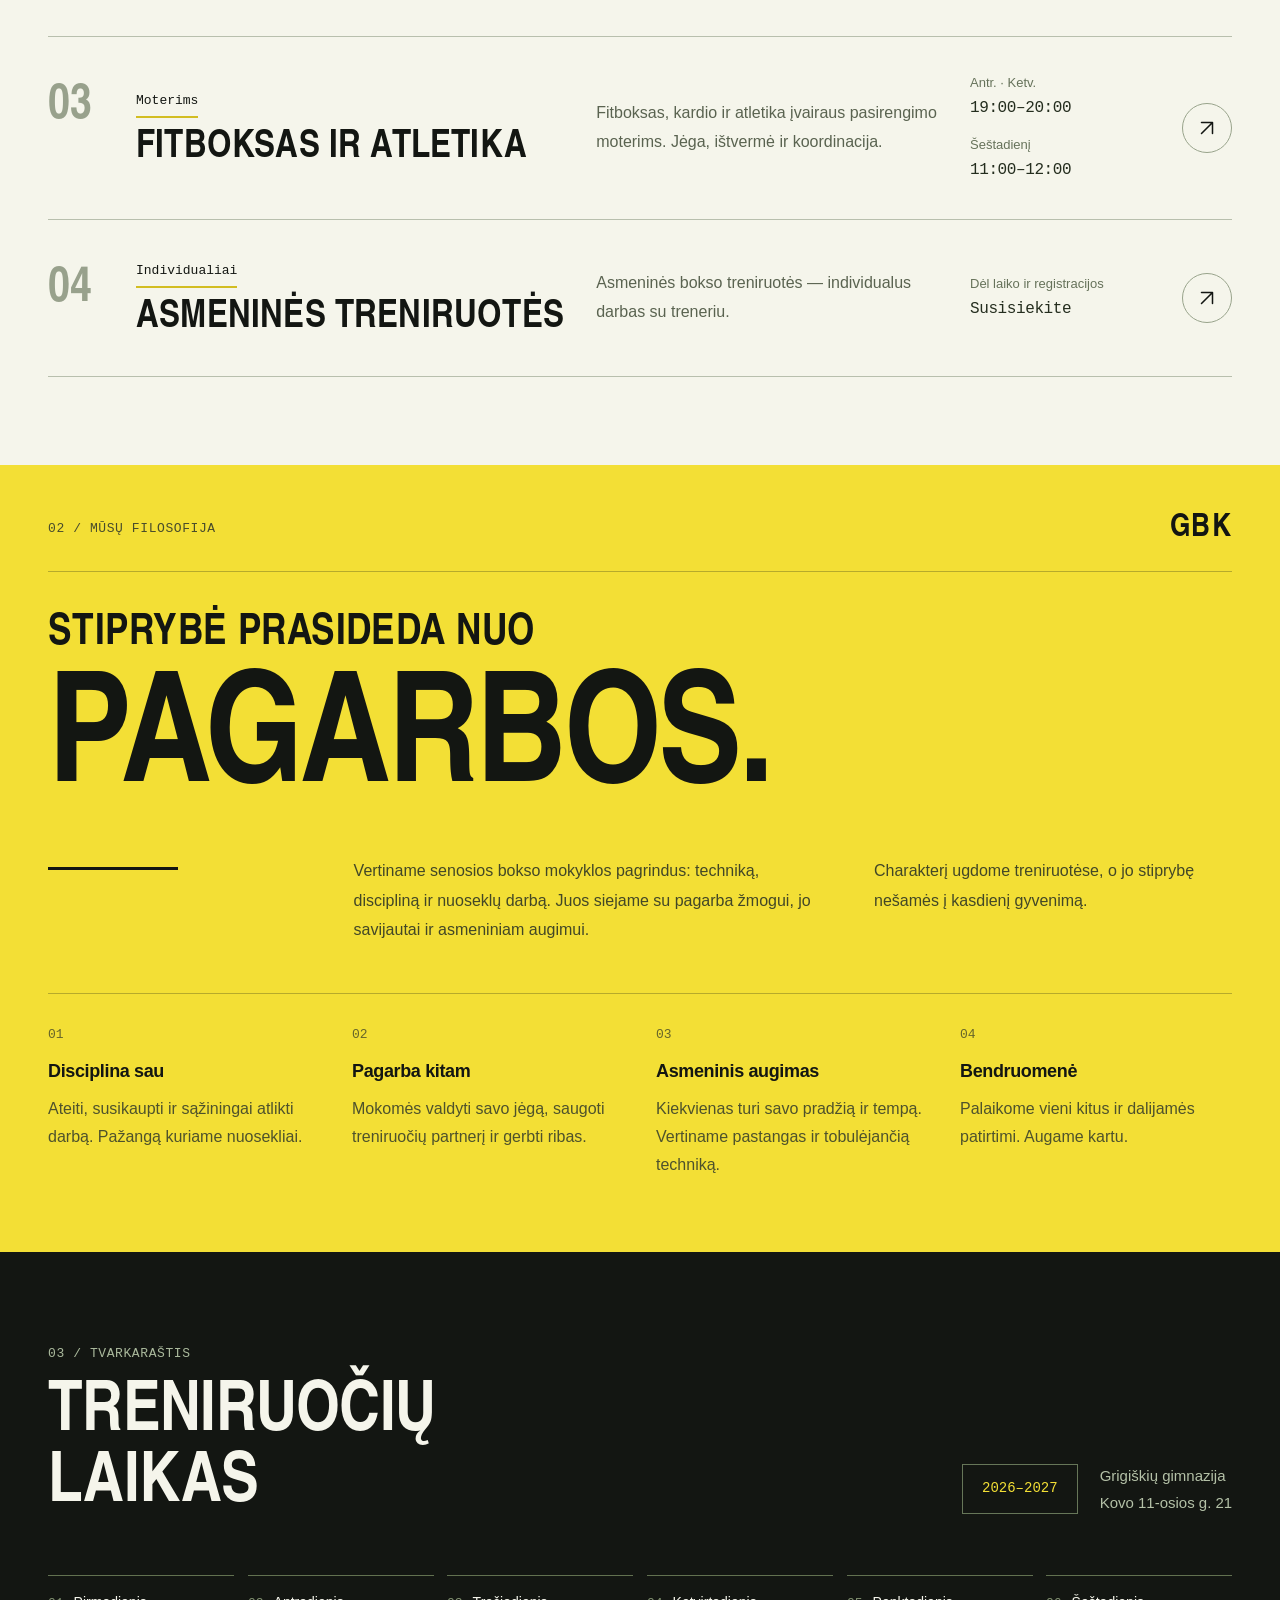
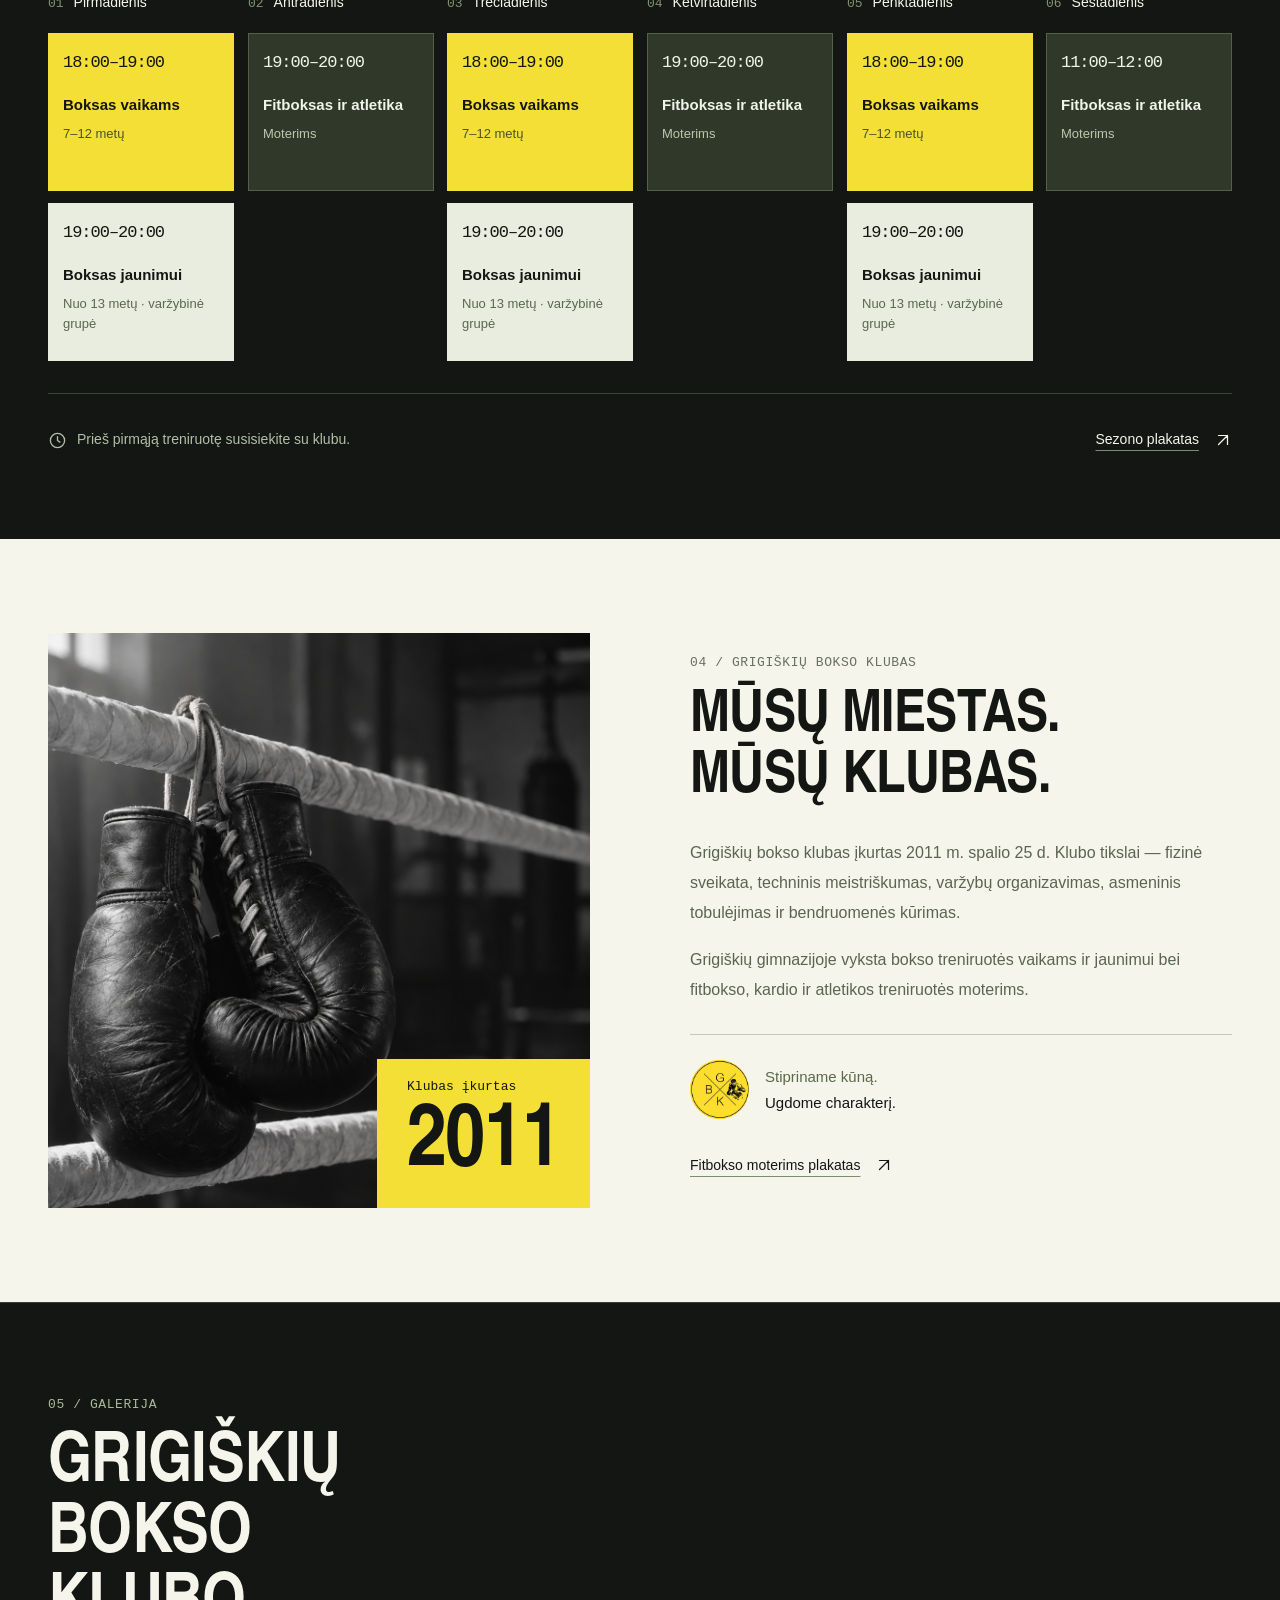
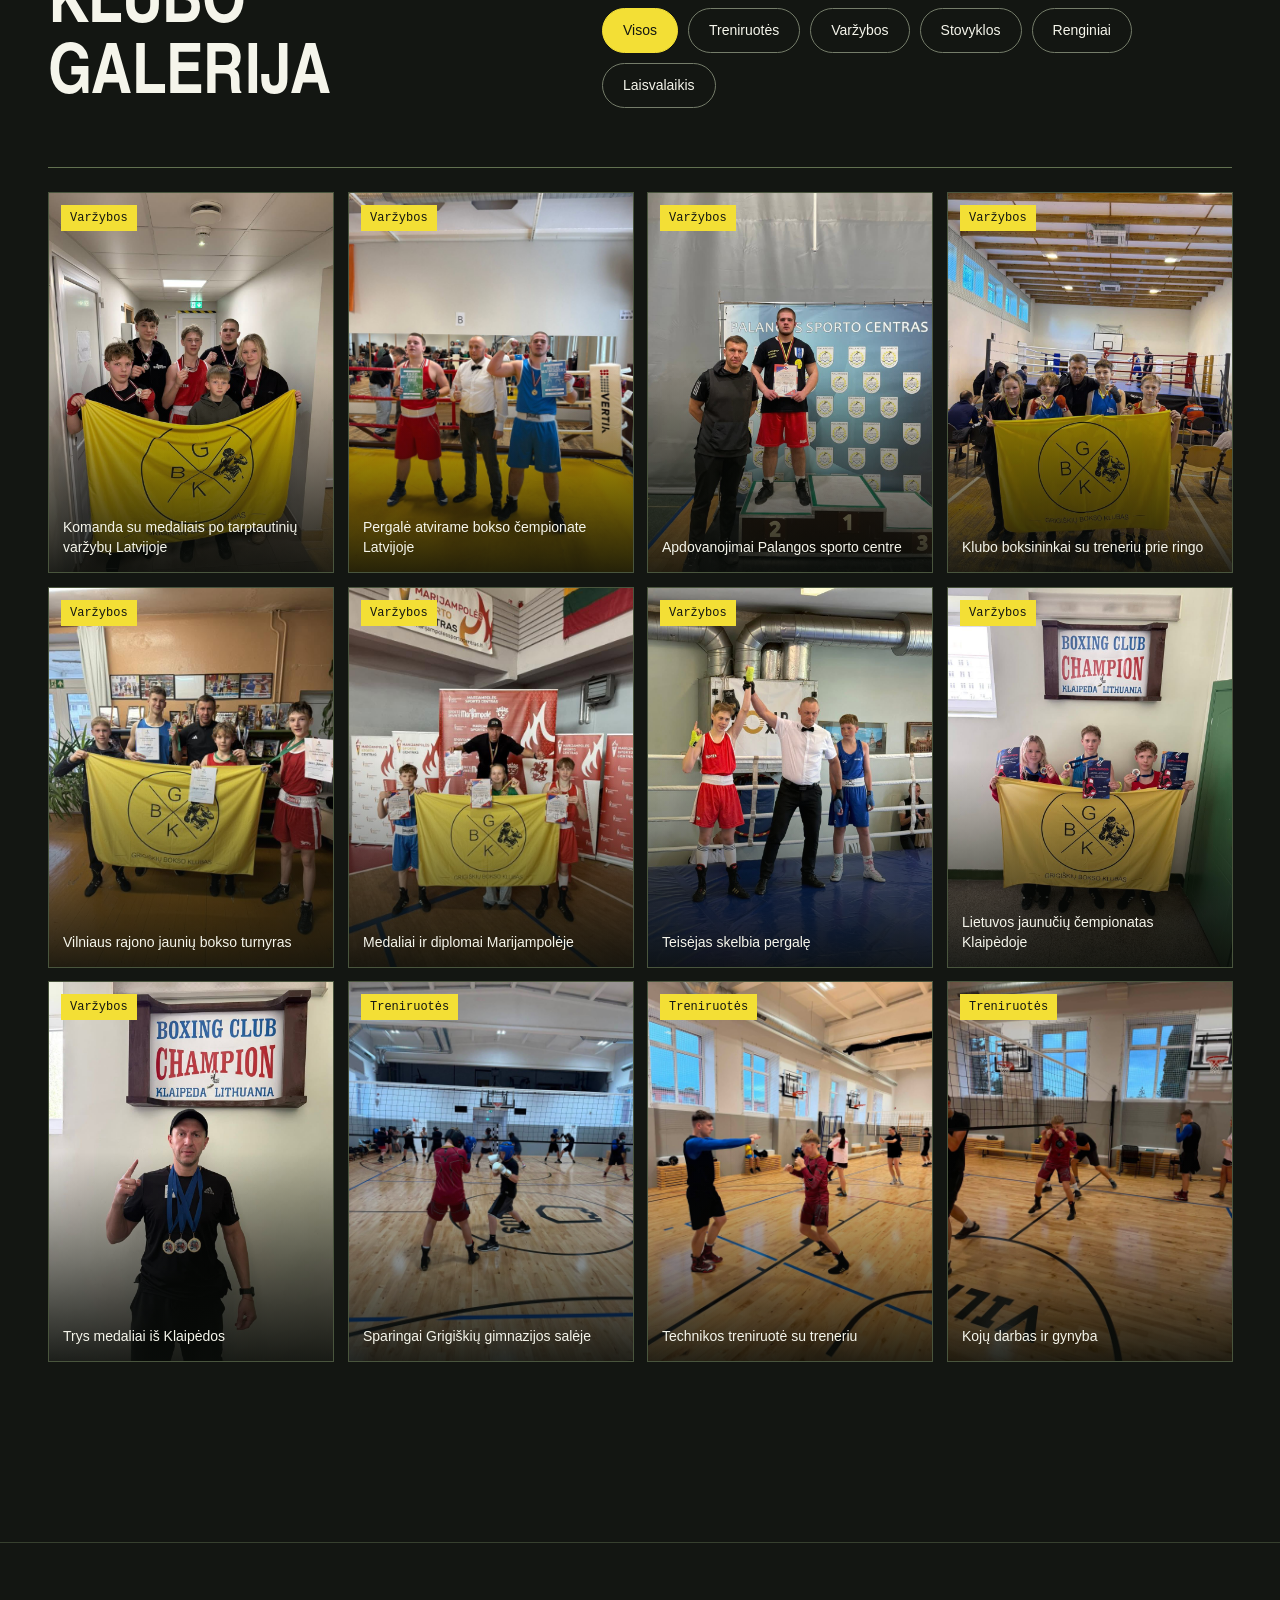
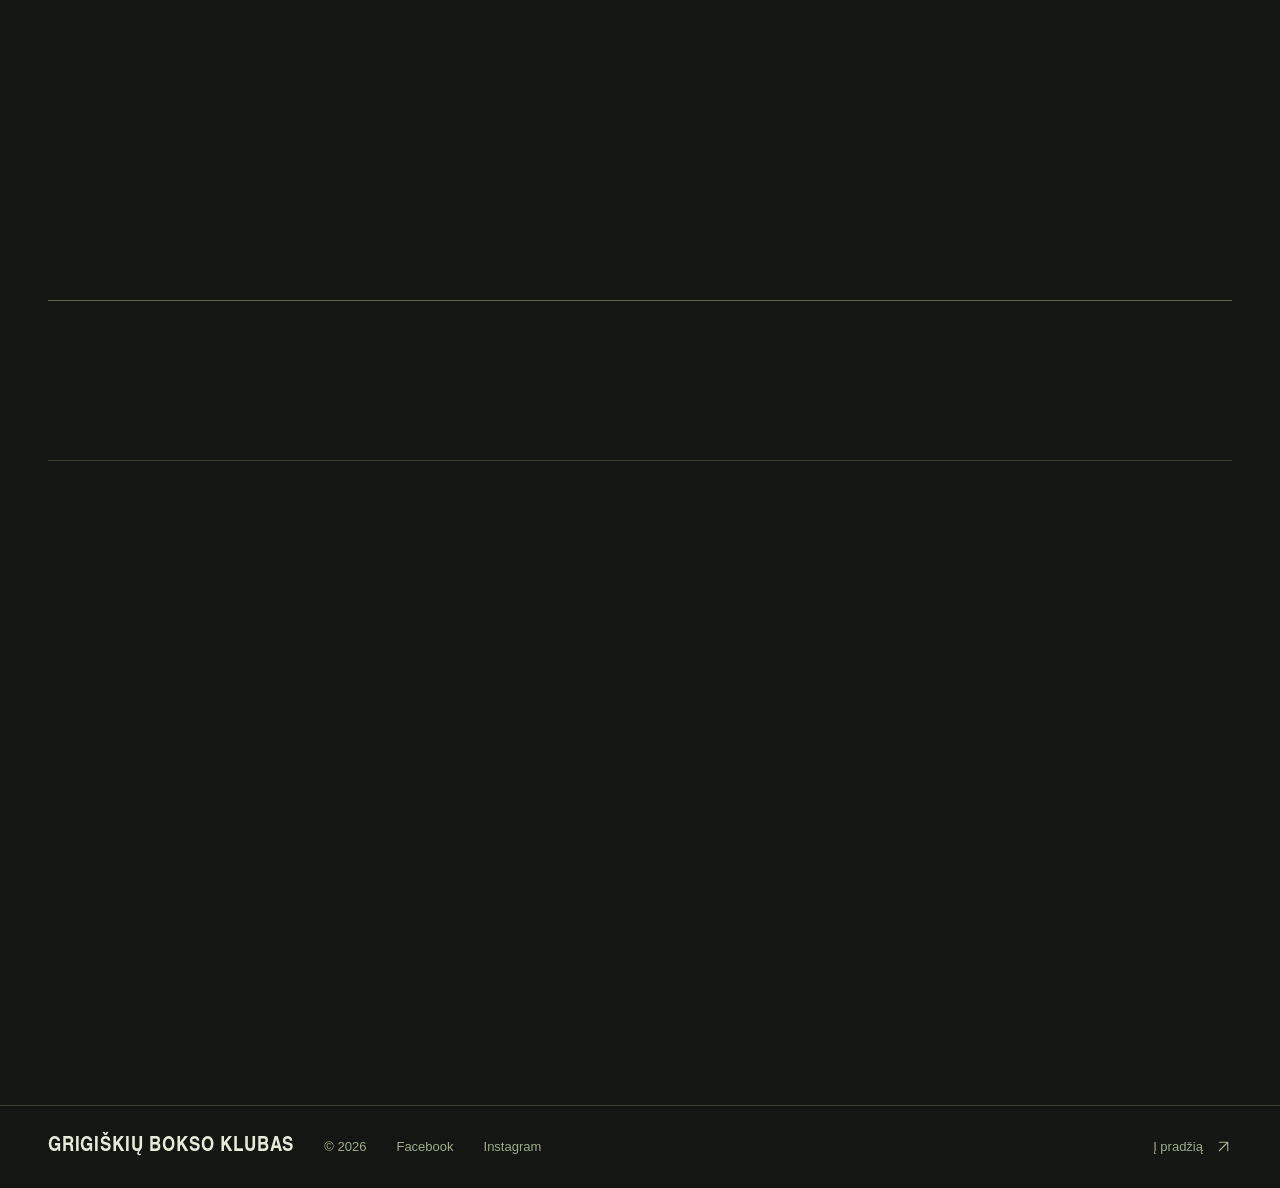
==== commit 8516e99e: "Jaunimo grupių aprašymas Co-Authored-By: Claude Opus 5.5 <noreply@anthropic.com> Claude-Session: htt" ====
--- a/index.html
+++ b/index.html
@@ -53,7 +53,7 @@
   <div class="wrap">
    <div class="section-heading"><div><p class="eyebrow">01 / Treniruotės</p><h2 id="groups-title">Mūsų<br> treniruotės</h2></div><p class="section-lead">Skirtingas amžius. Skirtingi tikslai.<br>Vienas noras — tobulėti.<br><span>Susisiekite — padėsime išsirinkti treniruotes.</span></p></div>
    <div class="group-list"><article class="group-row"><span class="group-number" aria-hidden="true">01</span><div class="group-name"><span class="group-age">7–12 metų</span><h3>Boksas vaikams</h3></div><p class="group-description">1 bokso grupė. Bokso pagrindai, koordinacija ir fizinis pasirengimas.</p><div class="group-hours"><div><span>Pirm. · Treč. · Penkt.</span><strong>18:00–19:00</strong></div></div><a class="group-arrow" href="#grafikas" aria-label="Boksas vaikams — treniruočių laikas"><svg class="icon" aria-hidden="true"><use href="#arrow-up"/></svg></a></article>
-<article class="group-row"><span class="group-number" aria-hidden="true">02</span><div class="group-name"><span class="group-age">Nuo 13 metų</span><h3>Boksas jaunimui</h3></div><p class="group-description">Jaunimui veikia dvi grupės: bokso grupė tiems, kurie nori tobulinti techniką ir fizinę formą, ir varžybinė grupė tiems, kurie siekia dalyvauti varžybose.</p><div class="group-hours"><div><span>Pirm. · Treč. · Penkt.</span><strong>19:00–20:00</strong></div></div><a class="group-arrow" href="#grafikas" aria-label="Boksas jaunimui — treniruočių laikas"><svg class="icon" aria-hidden="true"><use href="#arrow-up"/></svg></a></article>
+<article class="group-row"><span class="group-number" aria-hidden="true">02</span><div class="group-name"><span class="group-age">Nuo 13 metų</span><h3>Boksas jaunimui</h3></div><p class="group-description">Jaunimui skirtos dvi grupės: pradedančiųjų ir varžybinė.</p><div class="group-hours"><div><span>Pirm. · Treč. · Penkt.</span><strong>19:00–20:00</strong></div></div><a class="group-arrow" href="#grafikas" aria-label="Boksas jaunimui — treniruočių laikas"><svg class="icon" aria-hidden="true"><use href="#arrow-up"/></svg></a></article>
 <article class="group-row"><span class="group-number" aria-hidden="true">03</span><div class="group-name"><span class="group-age">Moterims</span><h3>Fitboksas ir atletika</h3></div><p class="group-description">Fitboksas, kardio ir atletika įvairaus pasirengimo moterims. Jėga, ištvermė ir koordinacija.</p><div class="group-hours"><div><span>Antr. · Ketv.</span><strong>19:00–20:00</strong></div><div><span>Šeštadienį</span><strong>11:00–12:00</strong></div></div><a class="group-arrow" href="#grafikas" aria-label="Fitboksas ir atletika — treniruočių laikas"><svg class="icon" aria-hidden="true"><use href="#arrow-up"/></svg></a></article>
 <article class="group-row"><span class="group-number" aria-hidden="true">04</span><div class="group-name"><span class="group-age">Individualiai</span><h3>Asmeninės treniruotės</h3></div><p class="group-description">Asmeninės bokso treniruotės — individualus darbas su treneriu.</p><div class="group-hours"><div><span>Dėl laiko ir registracijos</span><strong><a href="#kontaktai">Susisiekite</a></strong></div></div><a class="group-arrow" href="#kontaktai" aria-label="Susisiekti dėl asmeninių treniruočių"><svg class="icon" aria-hidden="true"><use href="#arrow-up"/></svg></a></article></div>
   </div>
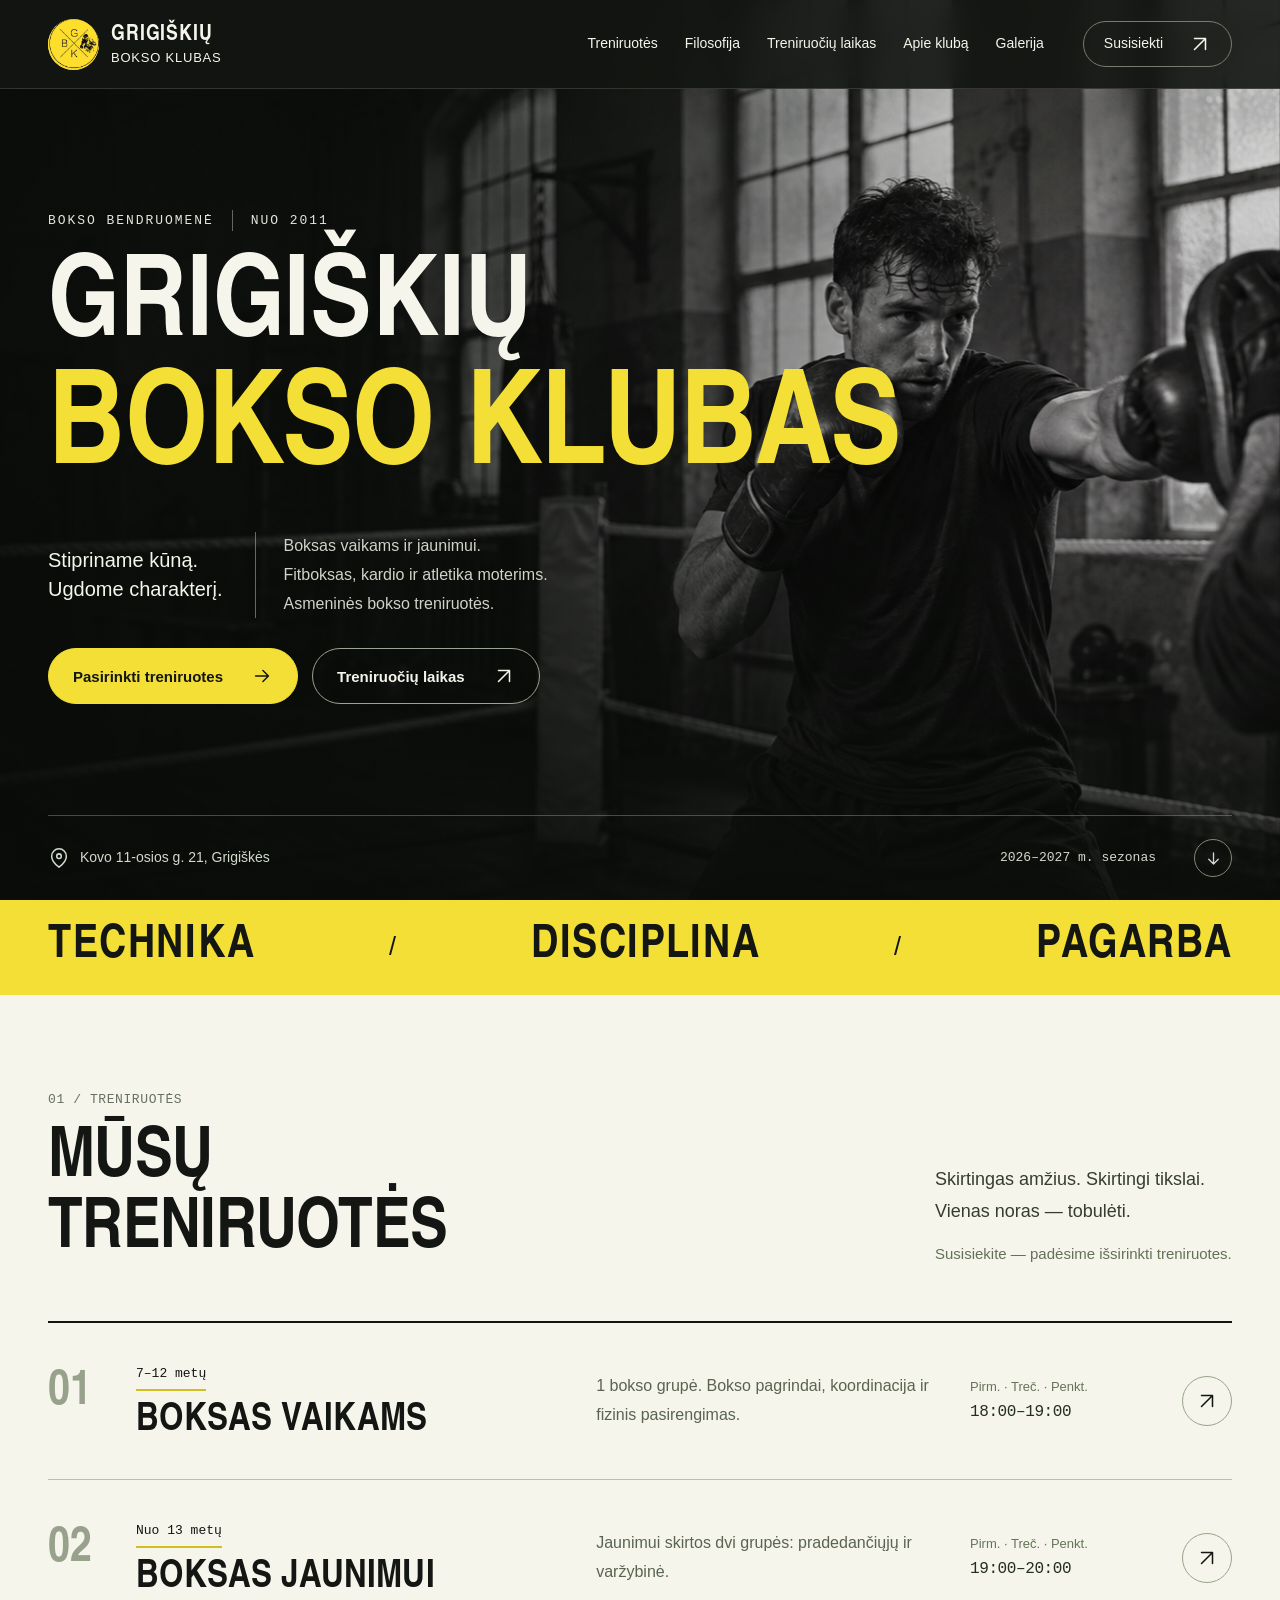
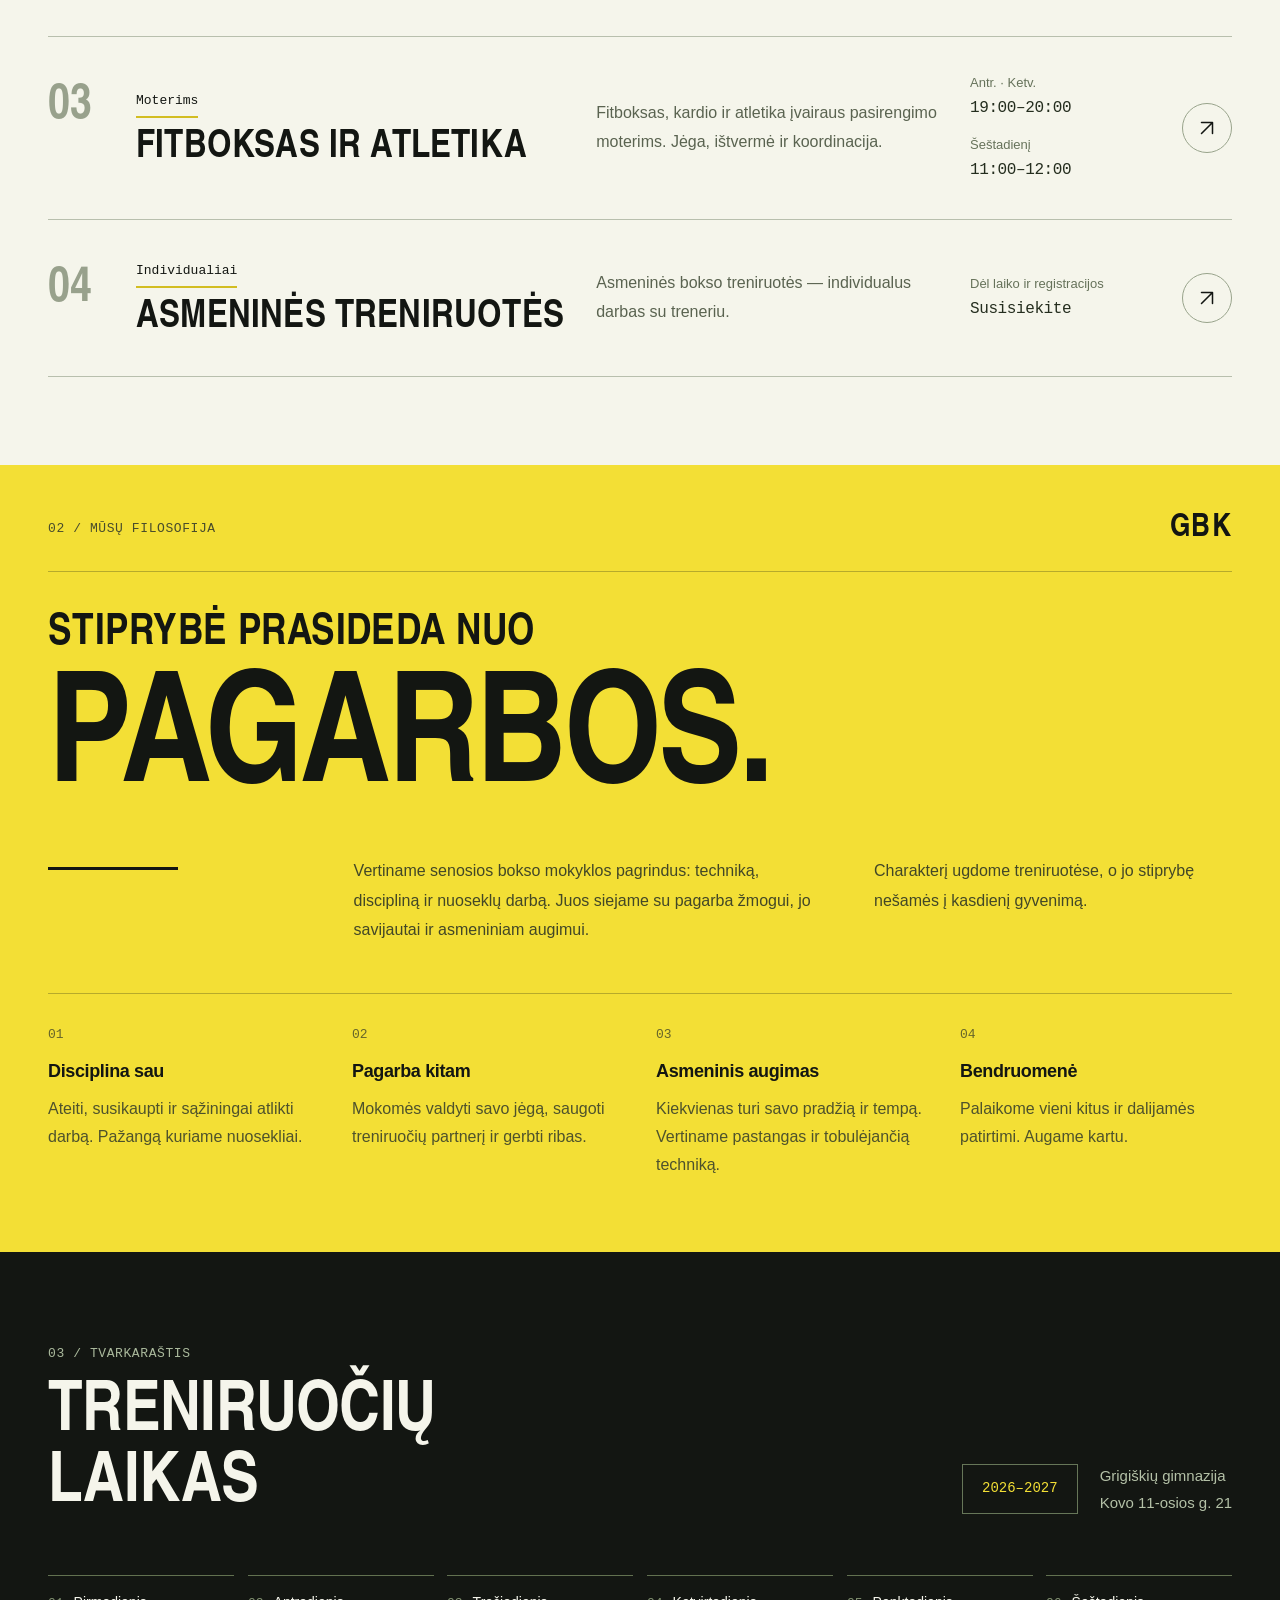
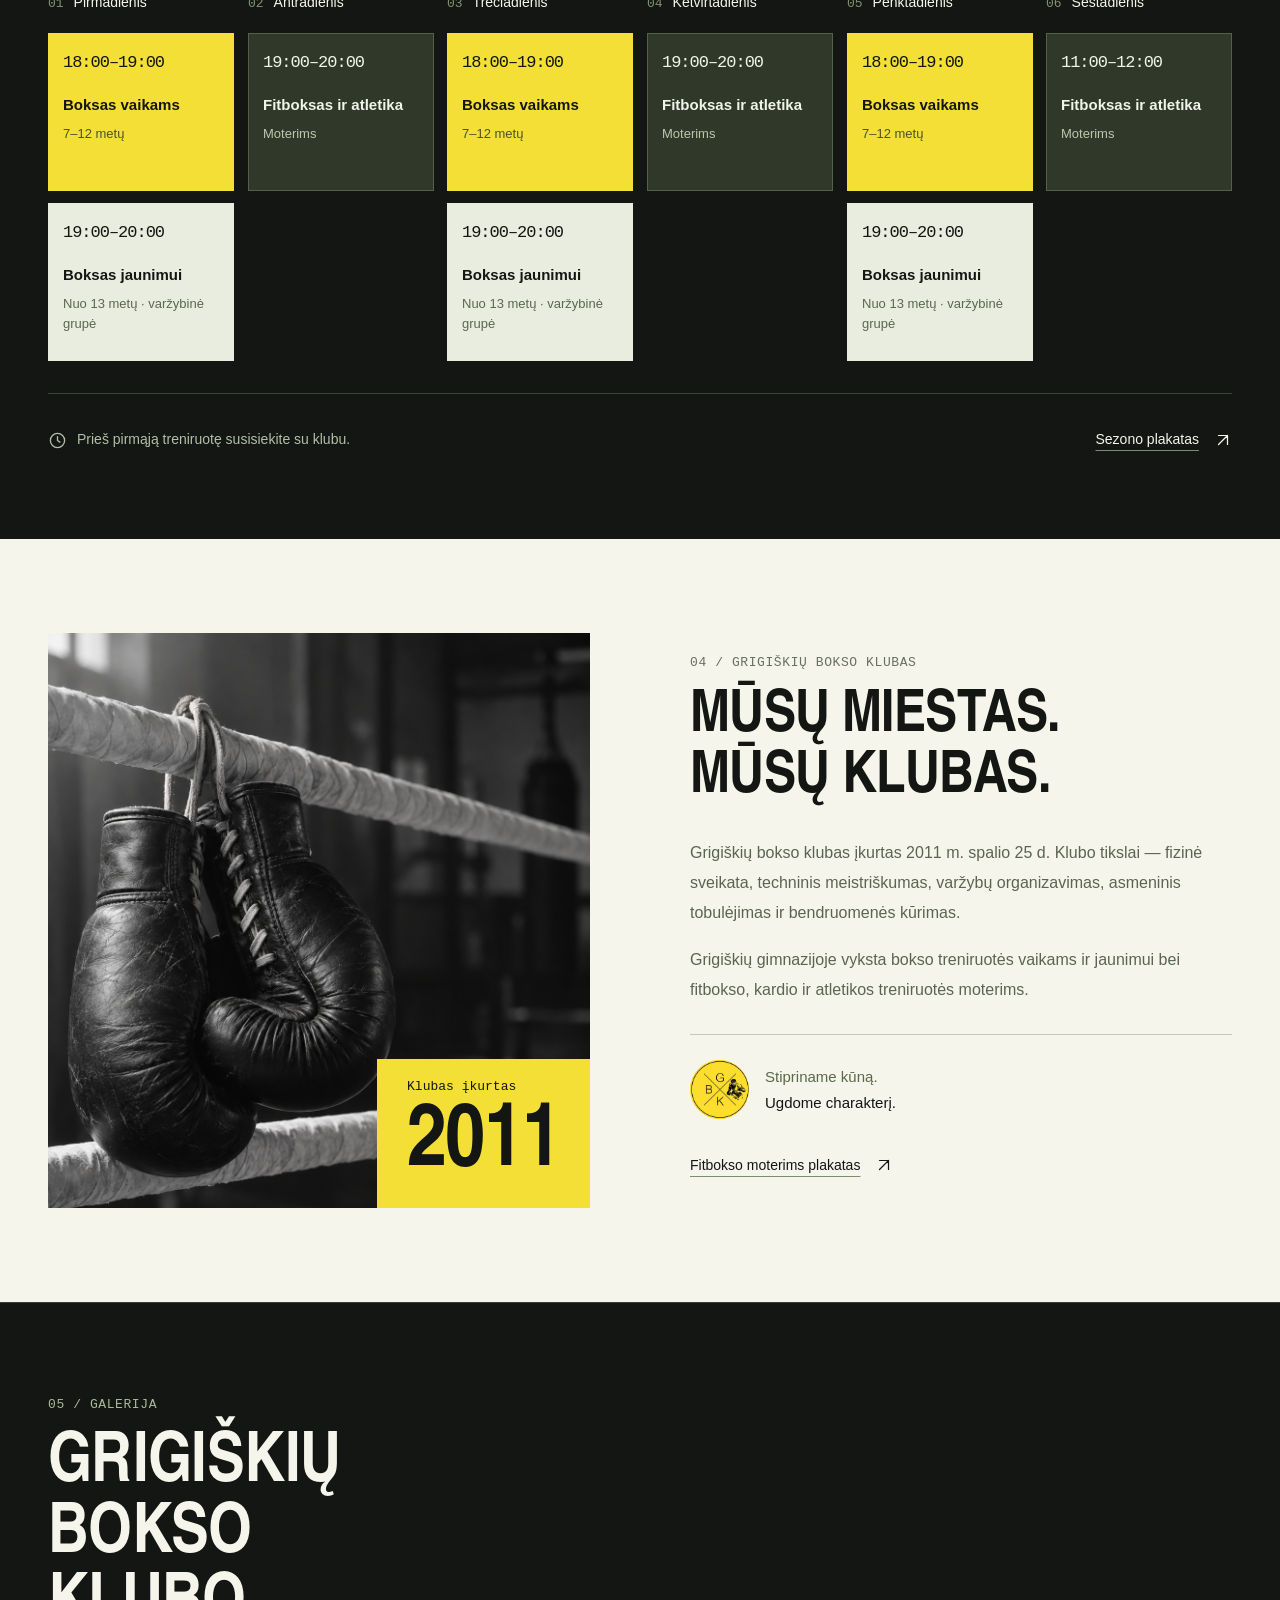
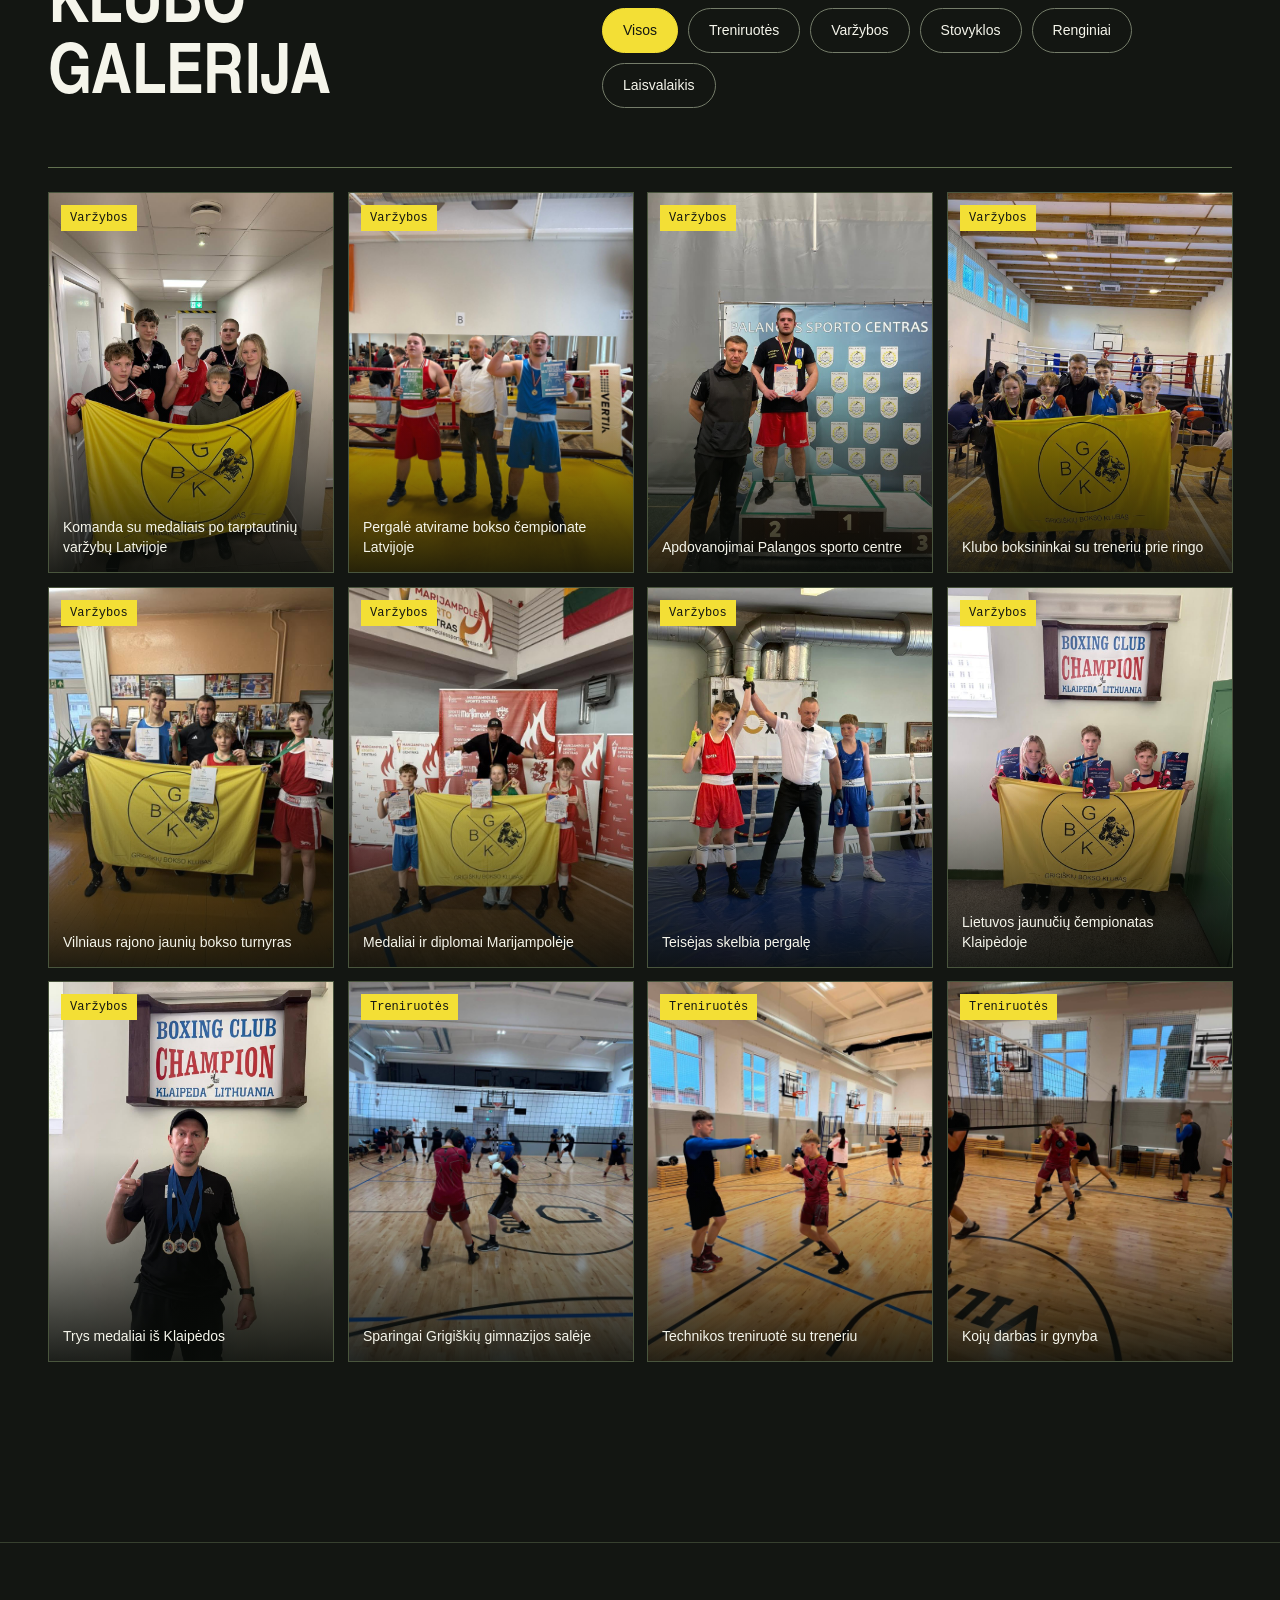
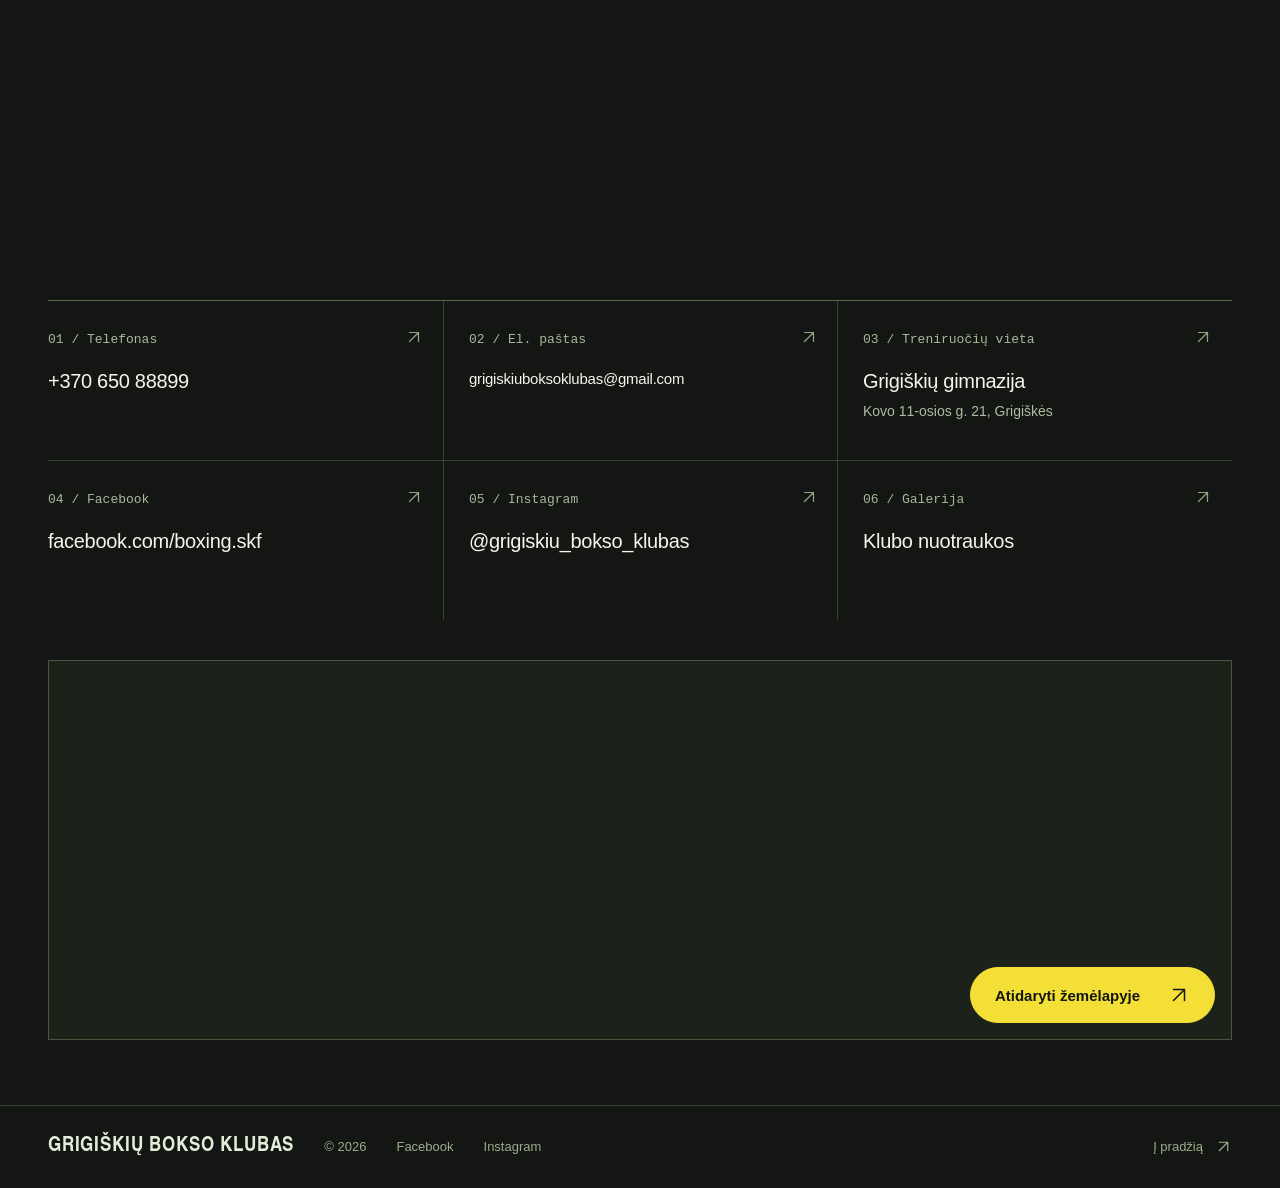
==== commit 34cd4337: "Paruošimas paieškai: aprašymas, struktūriniai duomenys, sitemap, robots.txt, nukreipimas į pagrindin" ====
--- a/index.html
+++ b/index.html
@@ -3,8 +3,22 @@
 <head>
 <meta charset="utf-8">
 <meta name="viewport" content="width=device-width, initial-scale=1">
-<title>Grigiškių bokso klubas — grupinės ir asmeninės treniruotės</title>
-<meta name="description" content="Grigiškių bokso klubas. Grupinės ir asmeninės bokso treniruotės, boksas vaikams ir jaunimui, fitboksas moterims. 2026–2027 m. treniruočių laikas, galerija ir kontaktai.">
+<title>Grigiškių bokso klubas – bokso treniruotės vaikams, jaunimui ir moterims</title>
+<meta name="description" content="Grigiškių bokso klubas – bokso treniruotės vaikams (7–12 m.) ir jaunimui (nuo 13 m.), fitboksas, kardio ir atletika moterims, asmeninės treniruotės. Grigiškių gimnazija, Kovo 11-osios g. 21. Tel. +370 650 88899.">
+<link rel="canonical" href="https://grigiskiuboksoklubas.lt/">
+<meta name="robots" content="index, follow">
+<meta property="og:type" content="website">
+<meta property="og:locale" content="lt_LT">
+<meta property="og:site_name" content="Grigiškių bokso klubas">
+<meta property="og:title" content="Grigiškių bokso klubas">
+<meta property="og:description" content="Boksas vaikams ir jaunimui, fitboksas moterims, asmeninės treniruotės. Grigiškių gimnazija, Kovo 11-osios g. 21.">
+<meta property="og:url" content="https://grigiskiuboksoklubas.lt/">
+<meta property="og:image" content="https://grigiskiuboksoklubas.lt/assets/og-image.jpg">
+<meta property="og:image:width" content="1200">
+<meta property="og:image:height" content="630">
+<meta name="twitter:card" content="summary_large_image">
+<script type="application/ld+json">{"@context": "https://schema.org", "@type": "SportsClub", "@id": "https://grigiskiuboksoklubas.lt/#klubas", "name": "Grigiškių bokso klubas", "alternateName": ["GBK", "Grigiskiu bokso klubas"], "url": "https://grigiskiuboksoklubas.lt/", "logo": "https://grigiskiuboksoklubas.lt/icon-192.png", "image": "https://grigiskiuboksoklubas.lt/assets/og-image.jpg", "description": "Grigiškių bokso klubas – bokso treniruotės vaikams (7–12 m.) ir jaunimui (nuo 13 m.), fitboksas, kardio ir atletika moterims, asmeninės treniruotės. Grigiškių gimnazija, Kovo 11-osios g. 21. Tel. +370 650 88899.", "sport": "Boksas", "foundingDate": "2011-10-25", "telephone": "+37065088899", "email": "grigiskiuboksoklubas@gmail.com", "address": {"@type": "PostalAddress", "streetAddress": "Kovo 11-osios g. 21", "addressLocality": "Grigiškės", "addressRegion": "Vilniaus m. sav.", "addressCountry": "LT"}, "location": {"@type": "Place", "name": "Grigiškių gimnazija", "address": {"@type": "PostalAddress", "streetAddress": "Kovo 11-osios g. 21", "addressLocality": "Grigiškės", "addressCountry": "LT"}}, "areaServed": ["Grigiškės", "Vilnius"], "sameAs": ["https://www.facebook.com/boxing.skf", "https://www.instagram.com/grigiskiu_bokso_klubas"], "openingHoursSpecification": [{"@type": "OpeningHoursSpecification", "dayOfWeek": ["Monday", "Wednesday", "Friday"], "opens": "18:00", "closes": "20:00"}, {"@type": "OpeningHoursSpecification", "dayOfWeek": ["Tuesday", "Thursday"], "opens": "19:00", "closes": "20:00"}, {"@type": "OpeningHoursSpecification", "dayOfWeek": "Saturday", "opens": "11:00", "closes": "12:00"}]}</script>
+
 <meta name="theme-color" content="#131612">
 <link rel="icon" href="/favicon.ico" sizes="any">
 <link rel="icon" type="image/png" sizes="32x32" href="/favicon-32.png">
